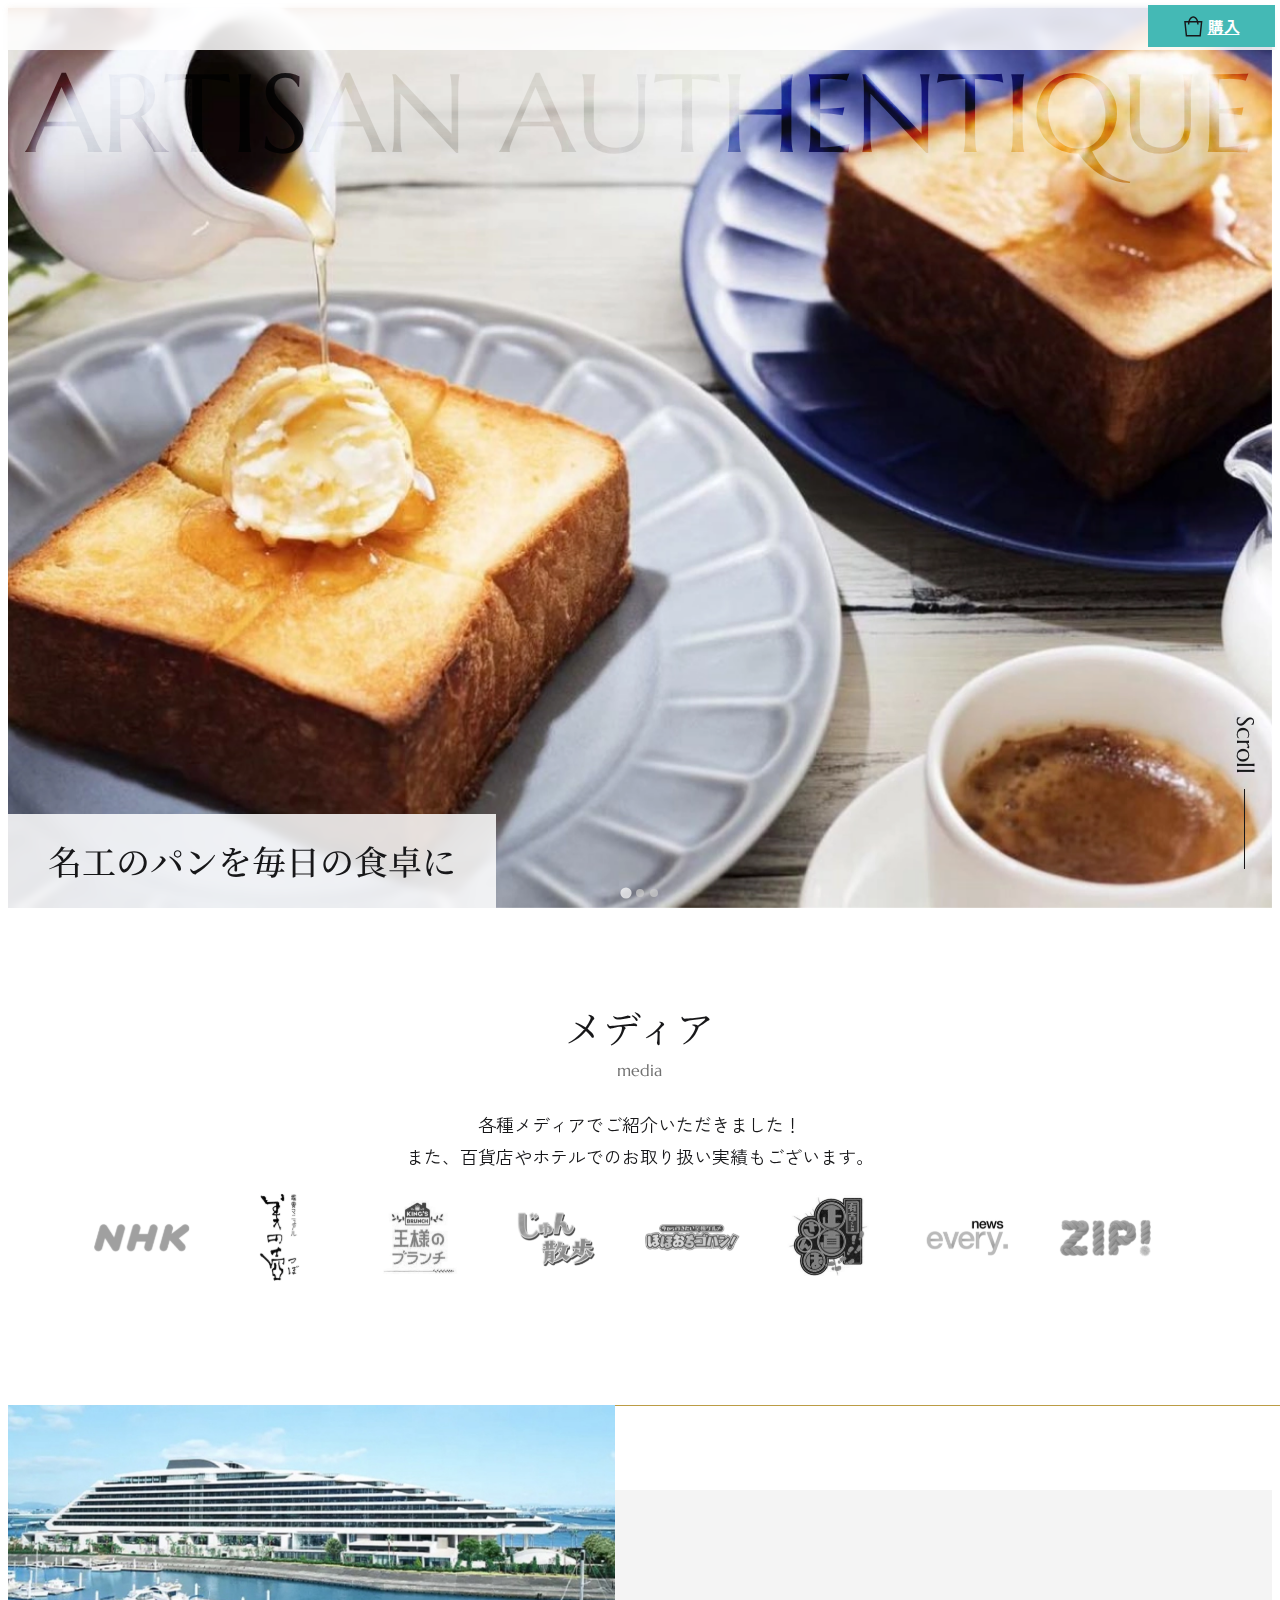
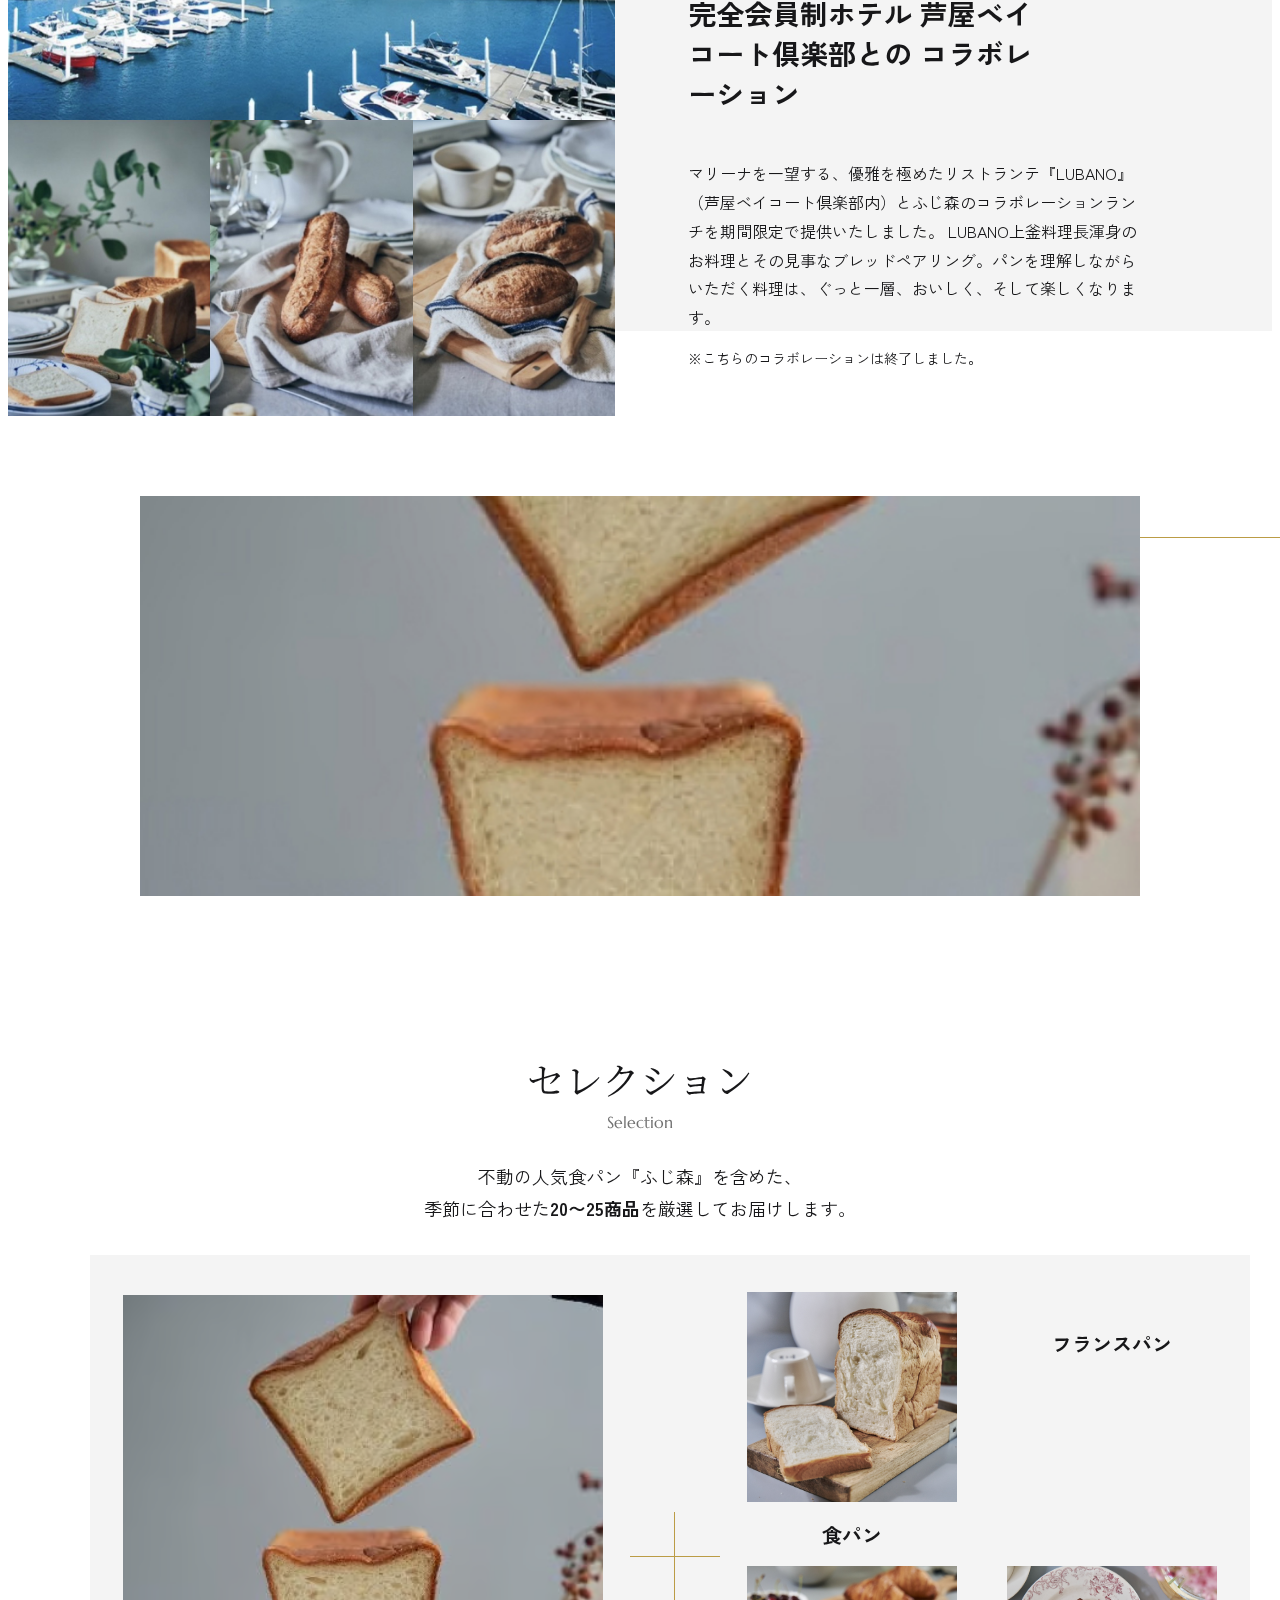
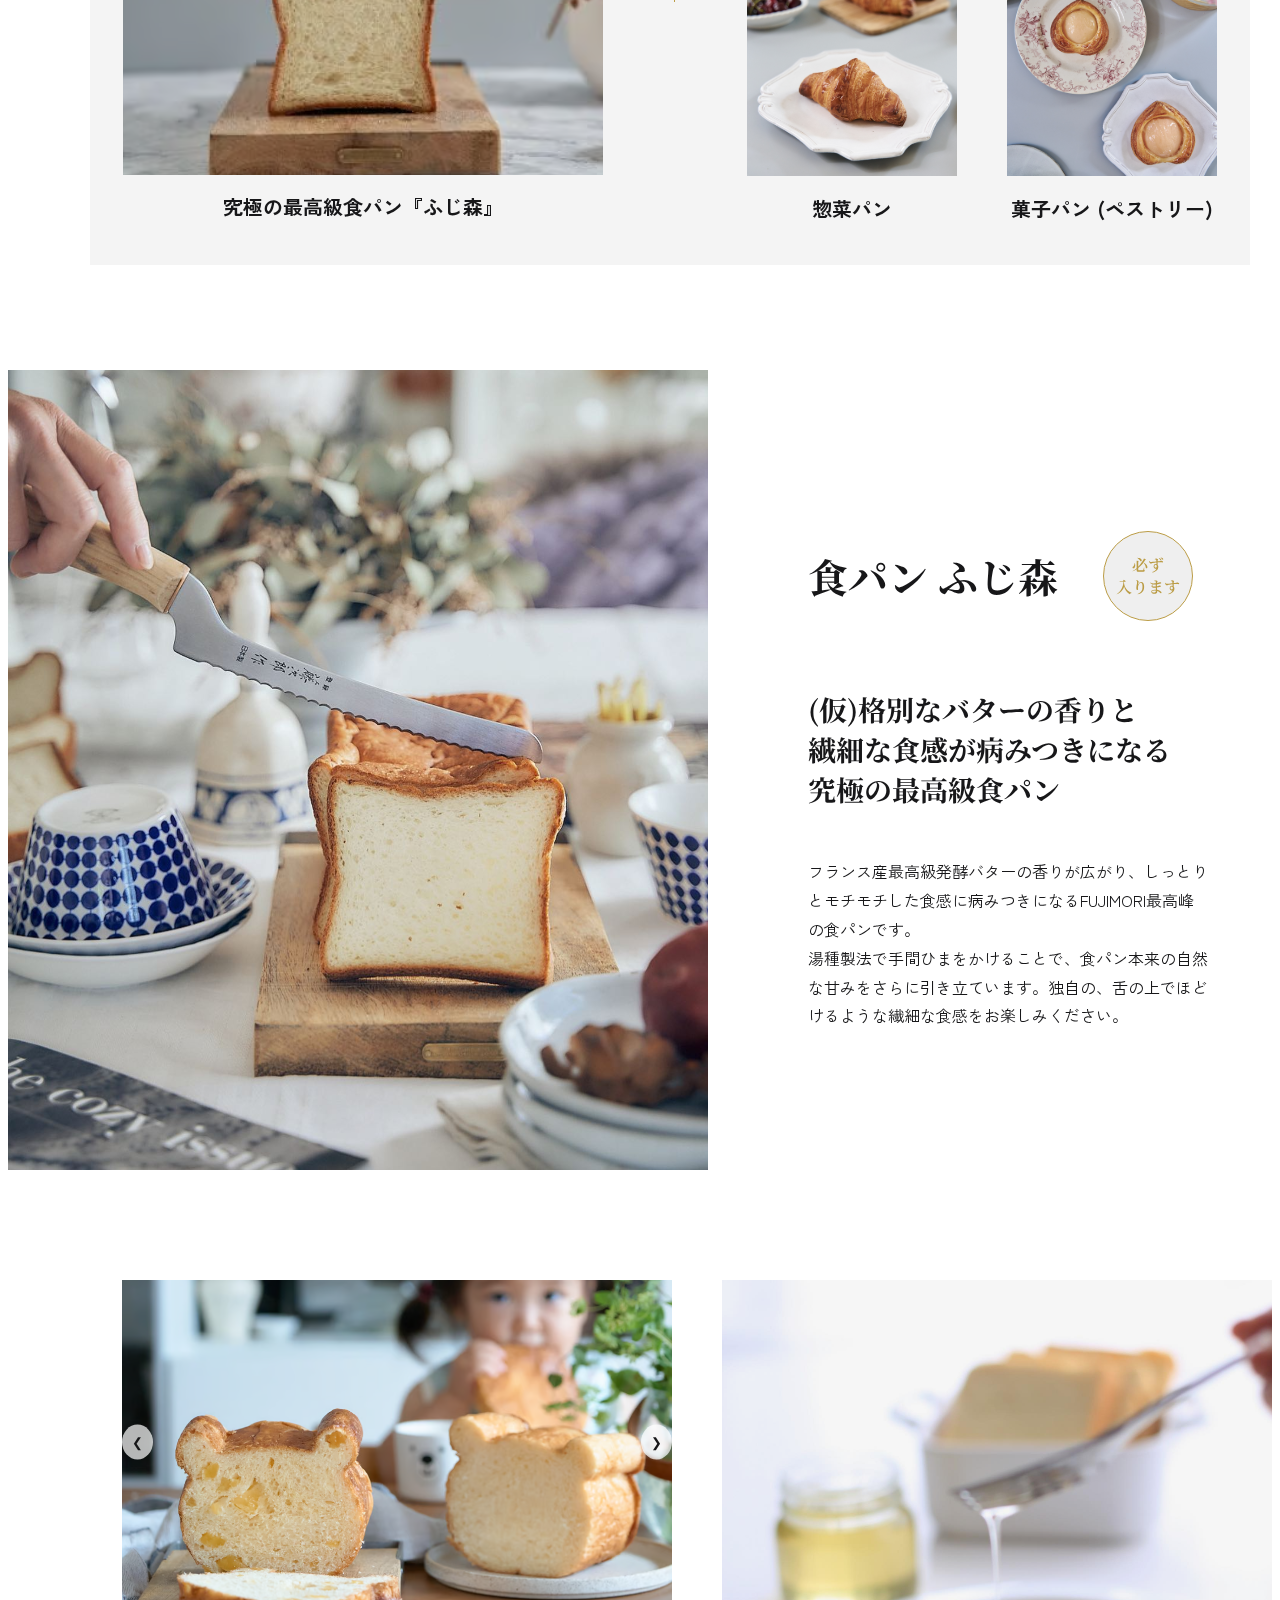
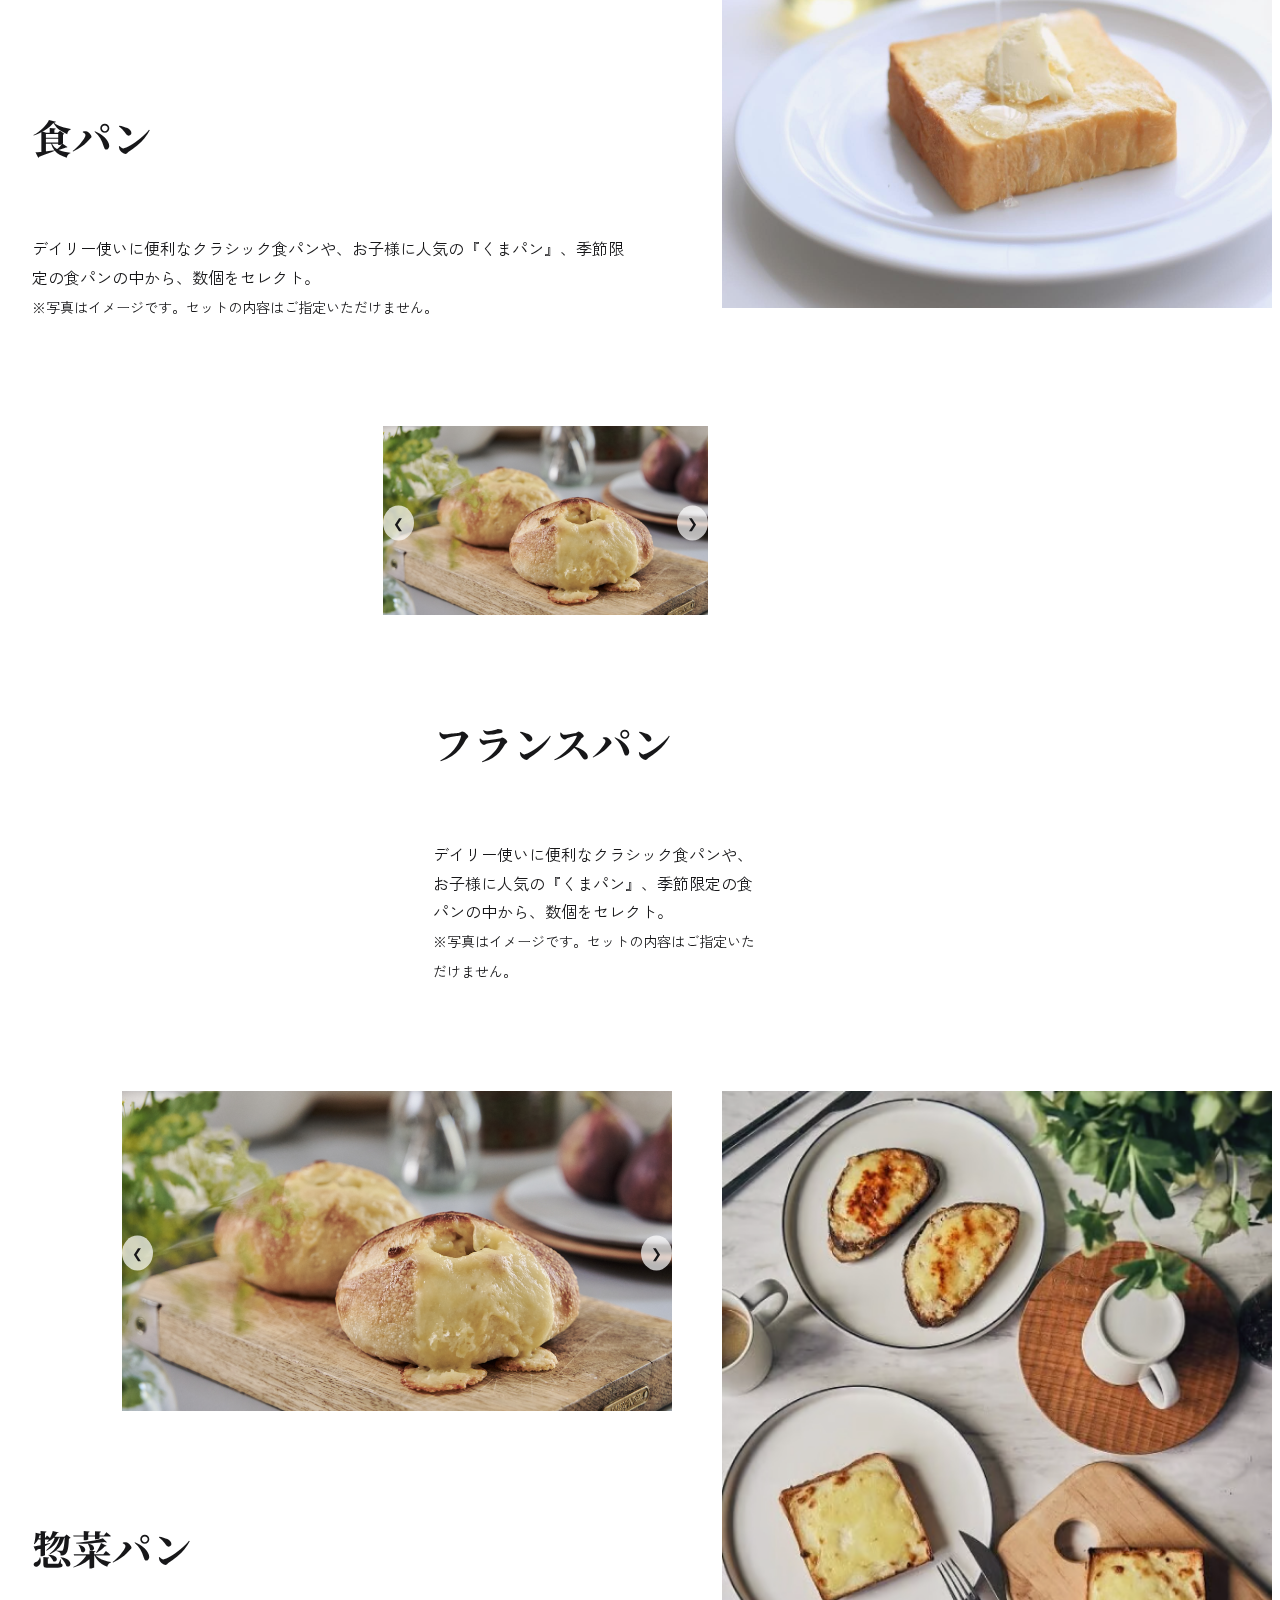
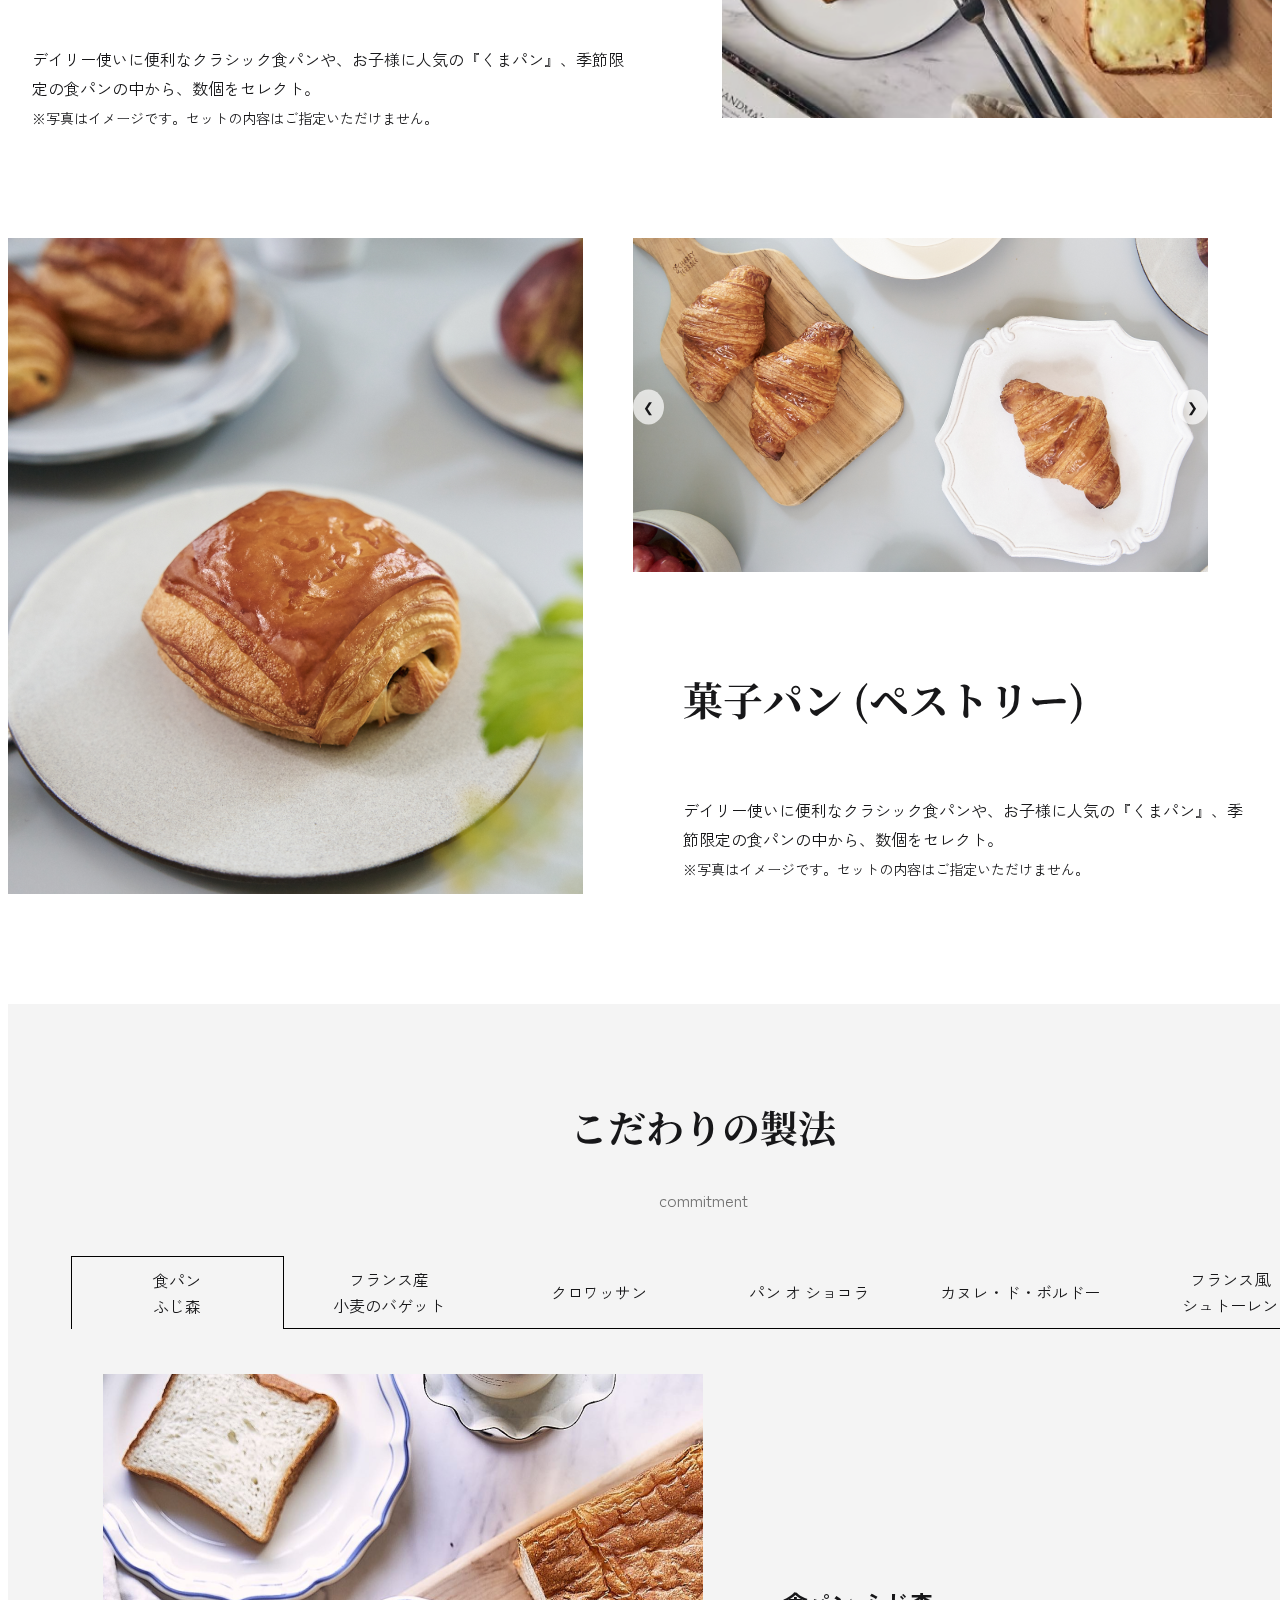
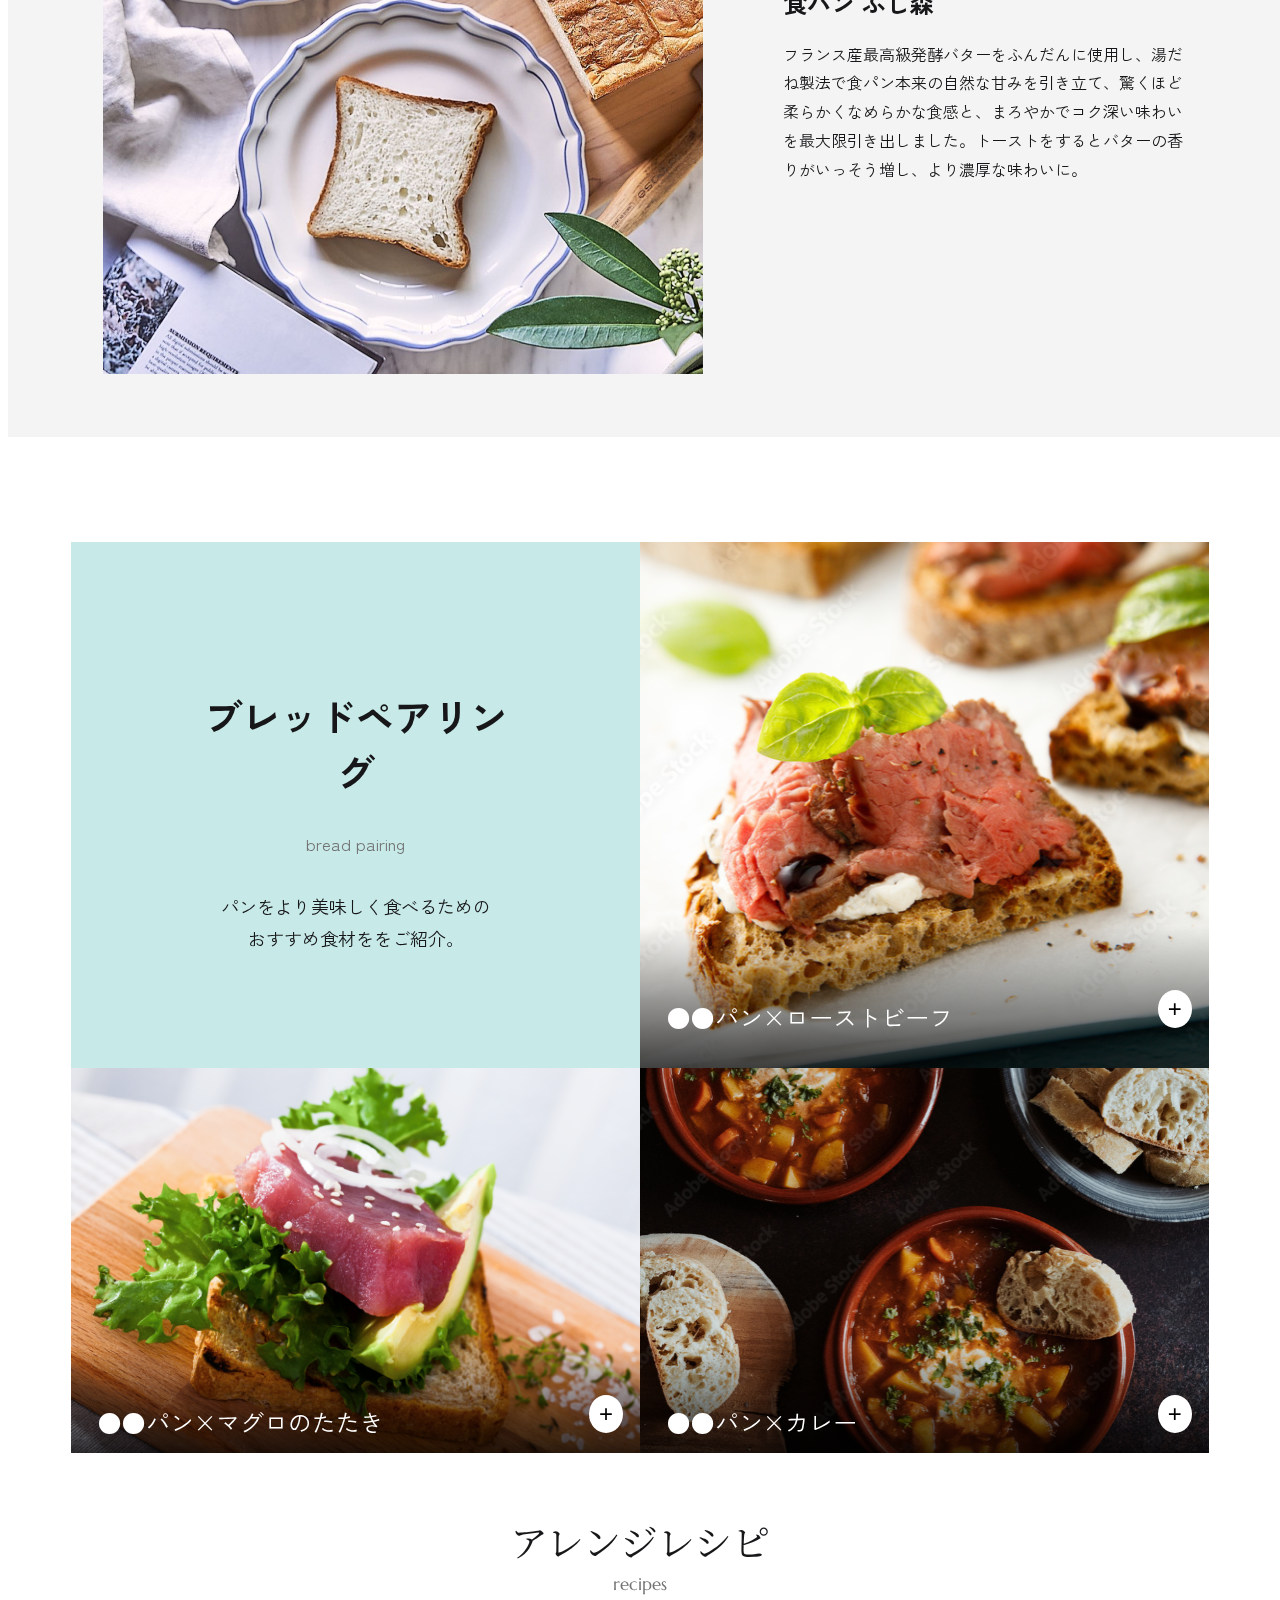
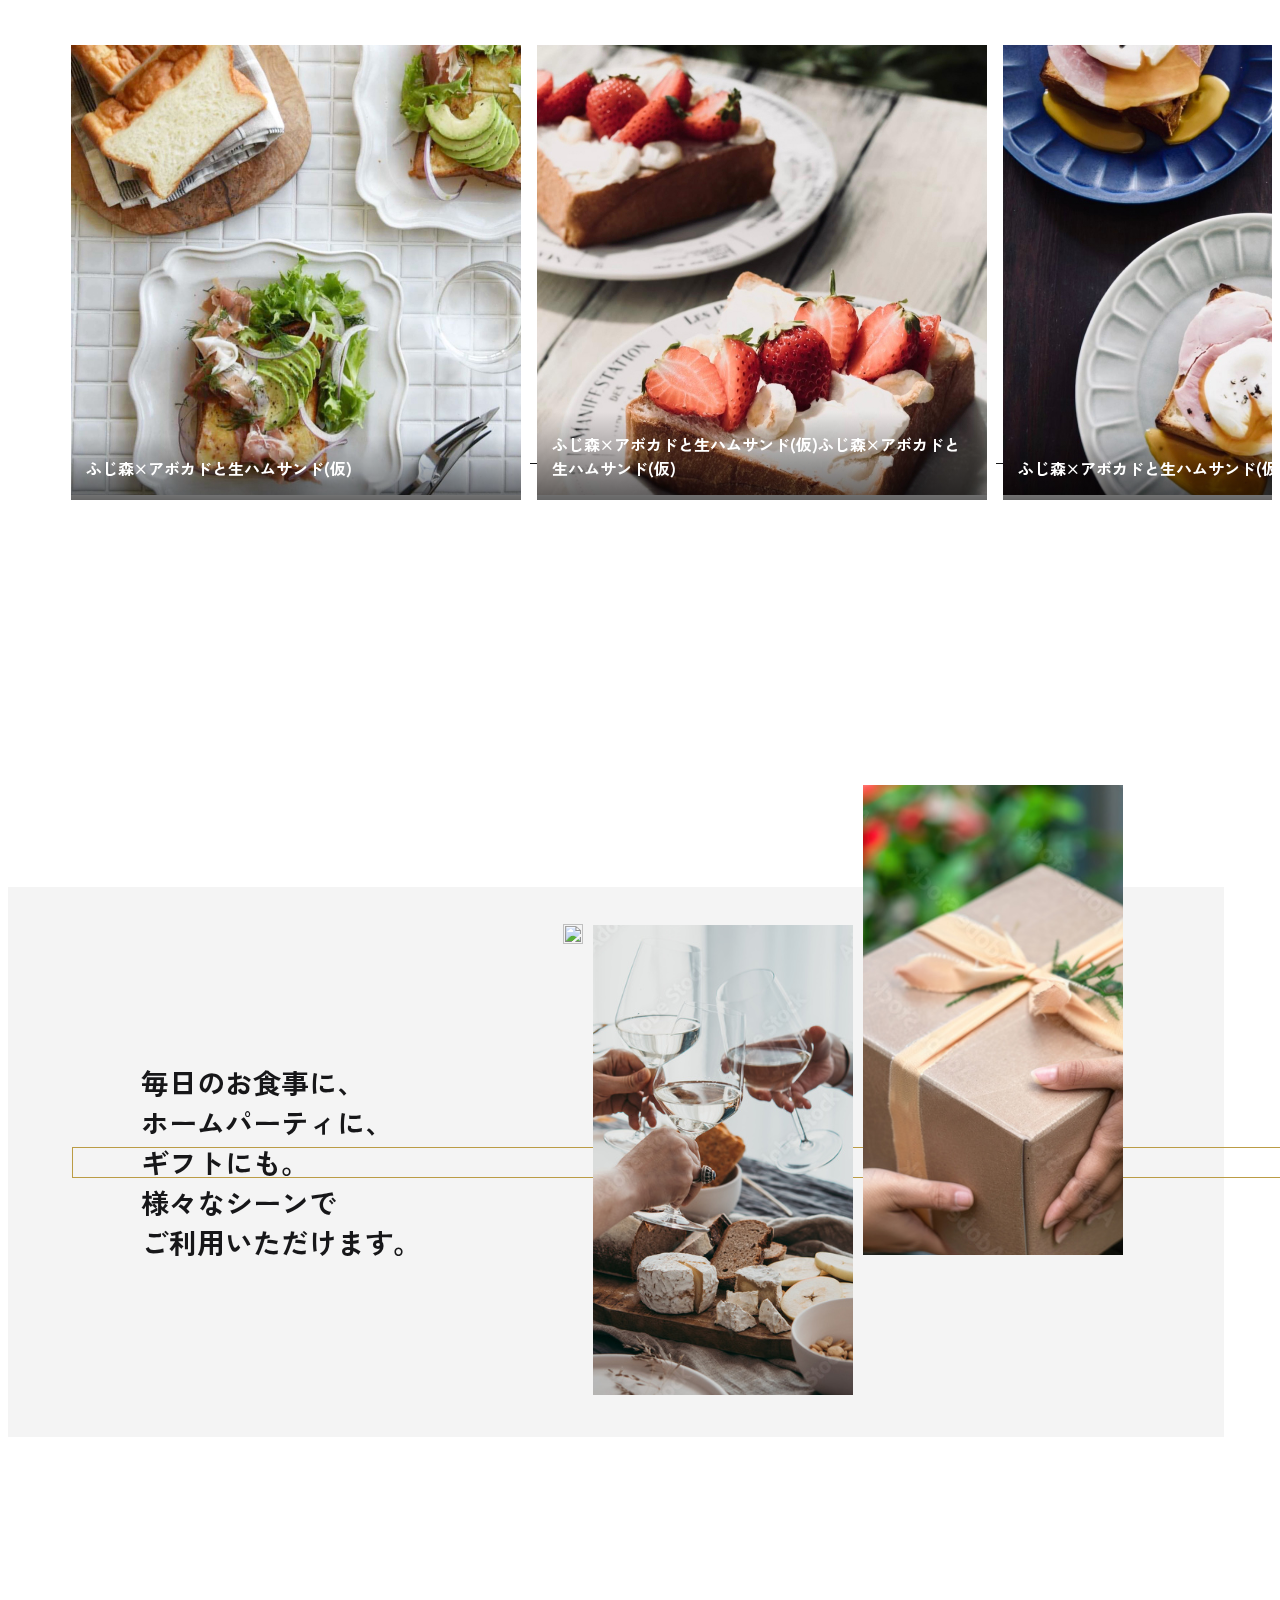
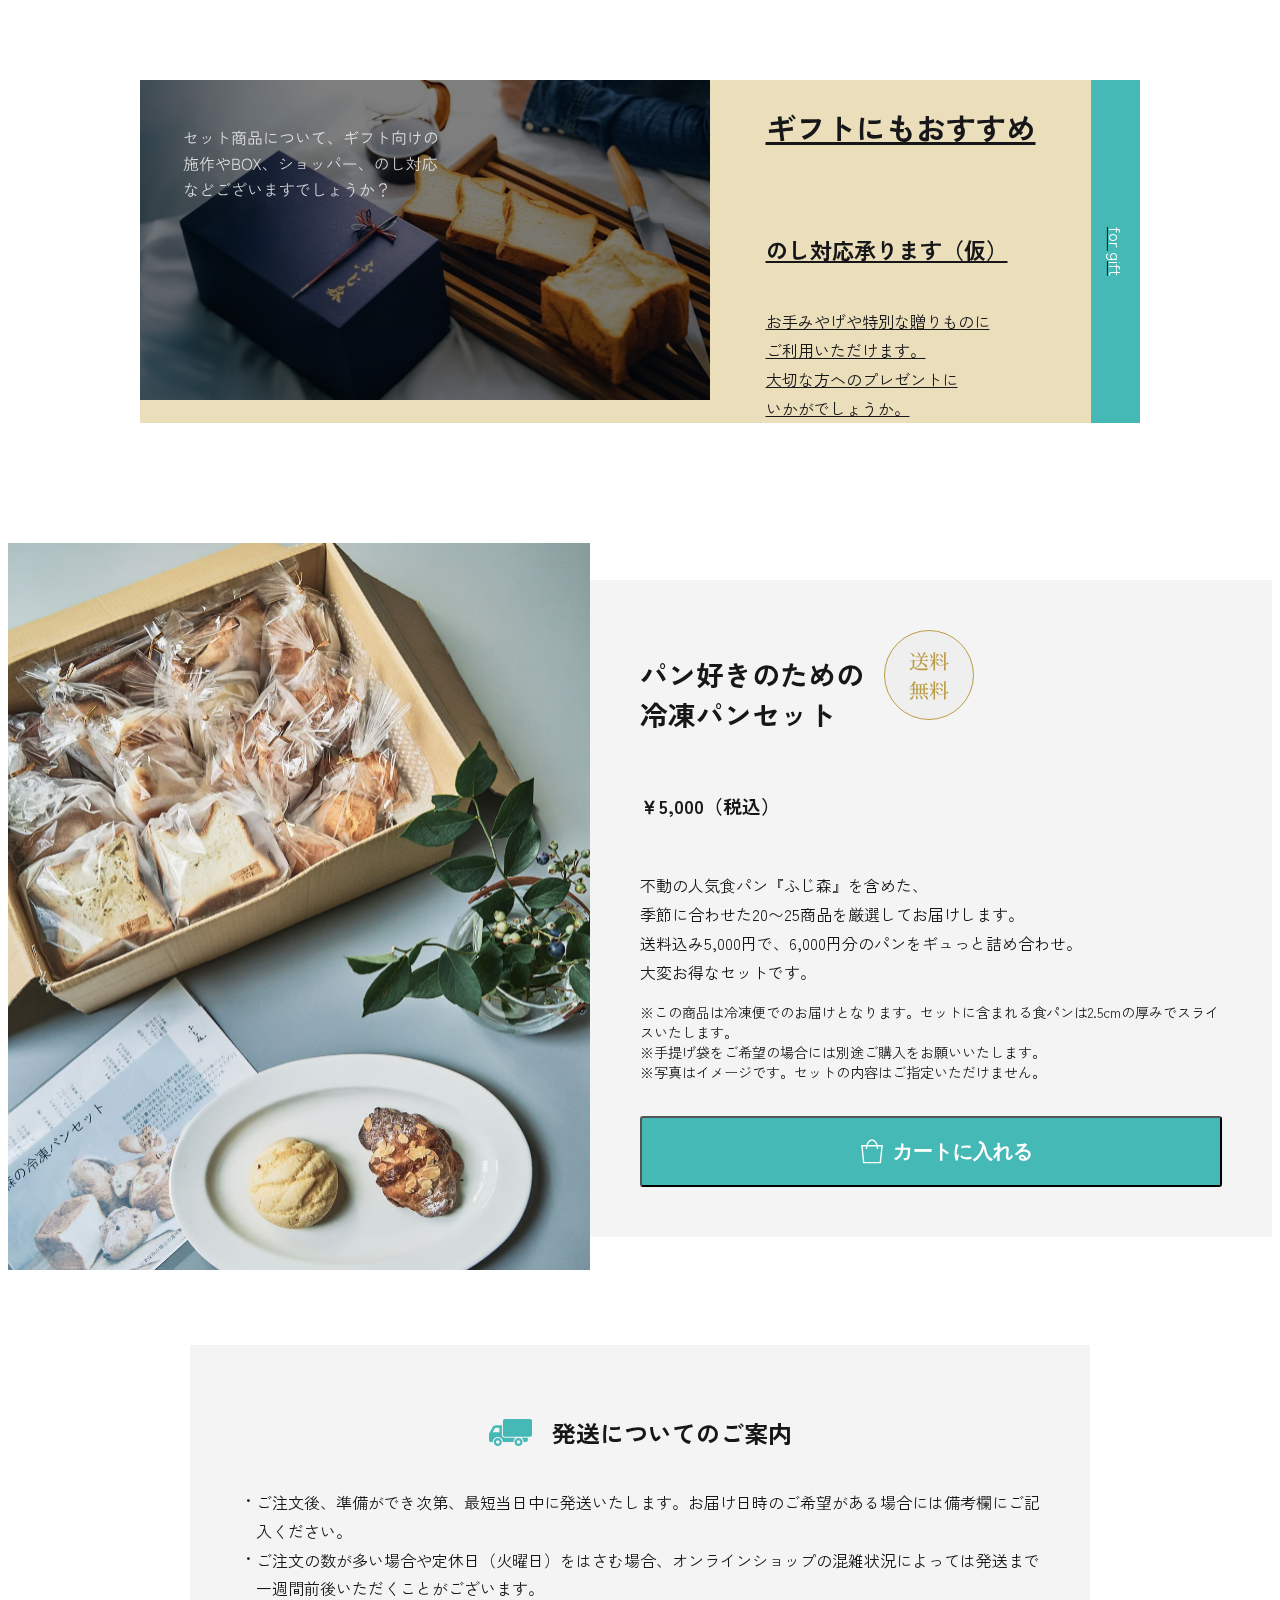
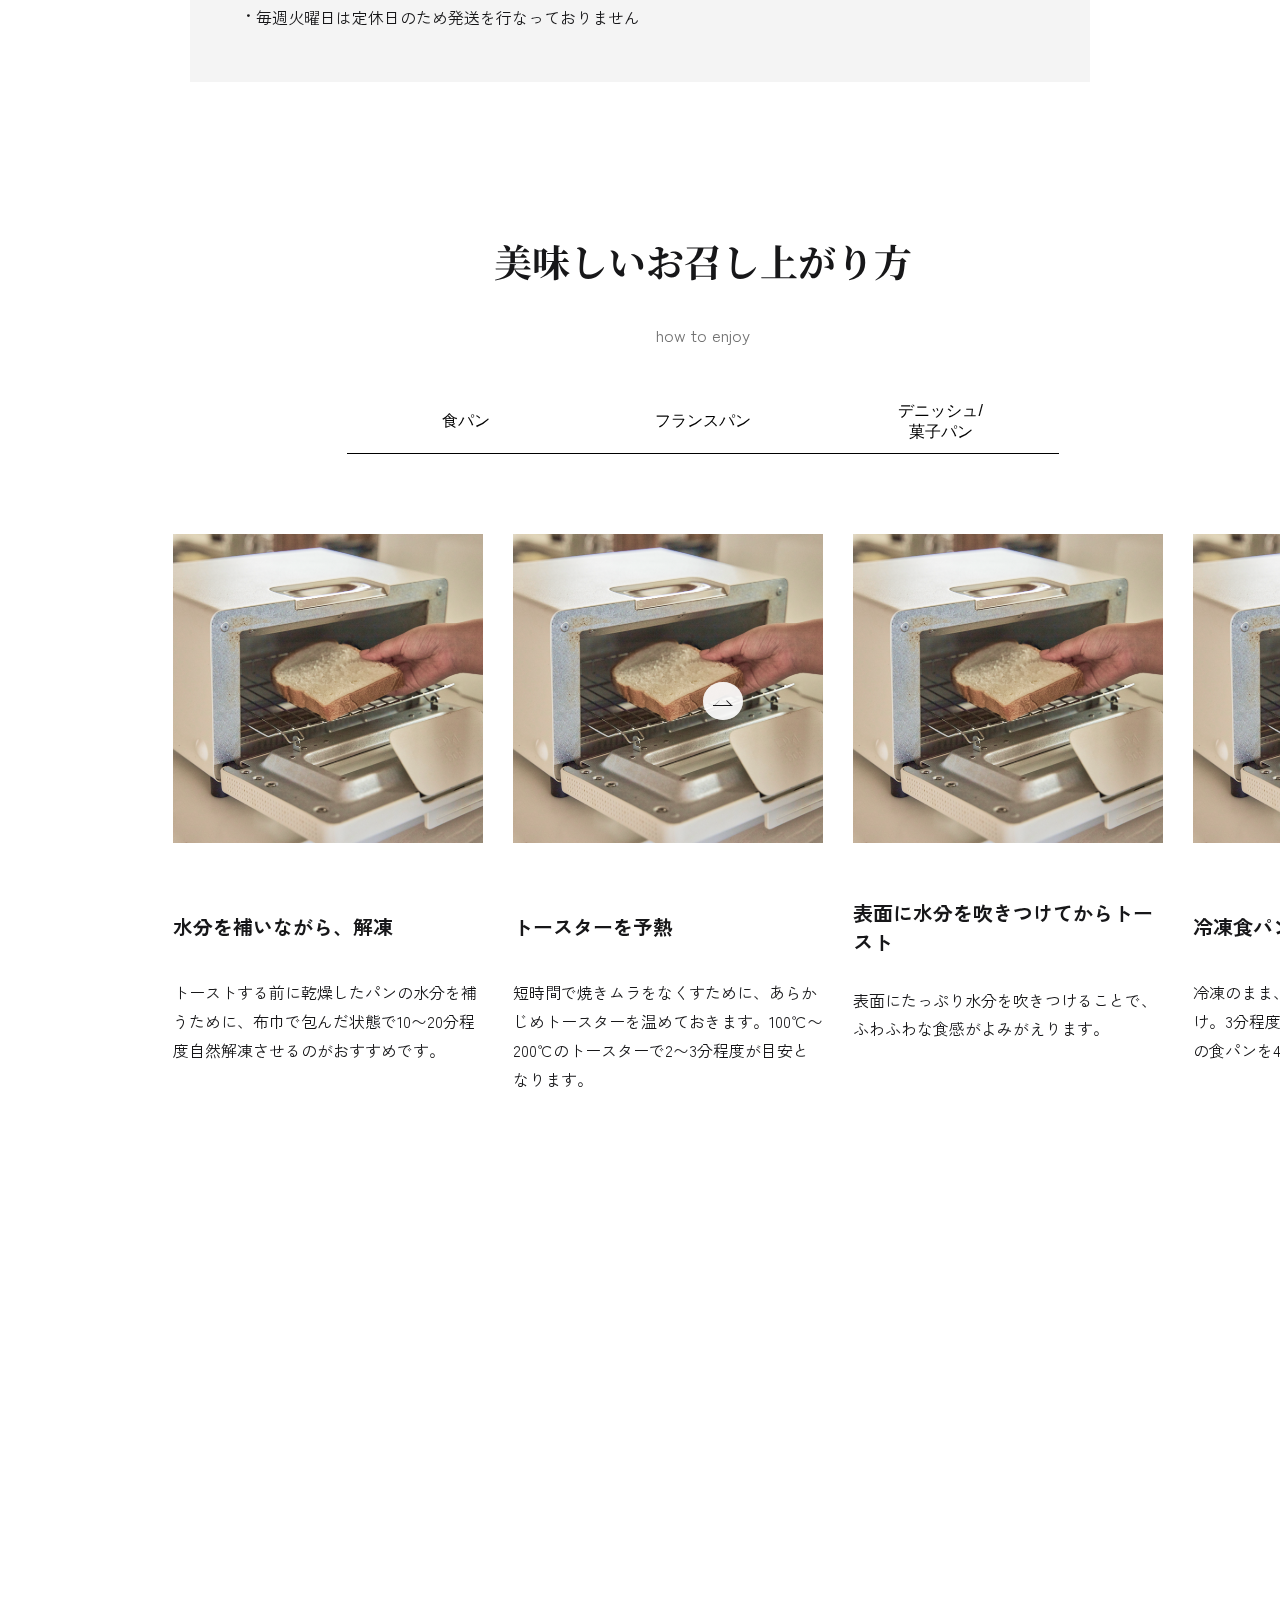
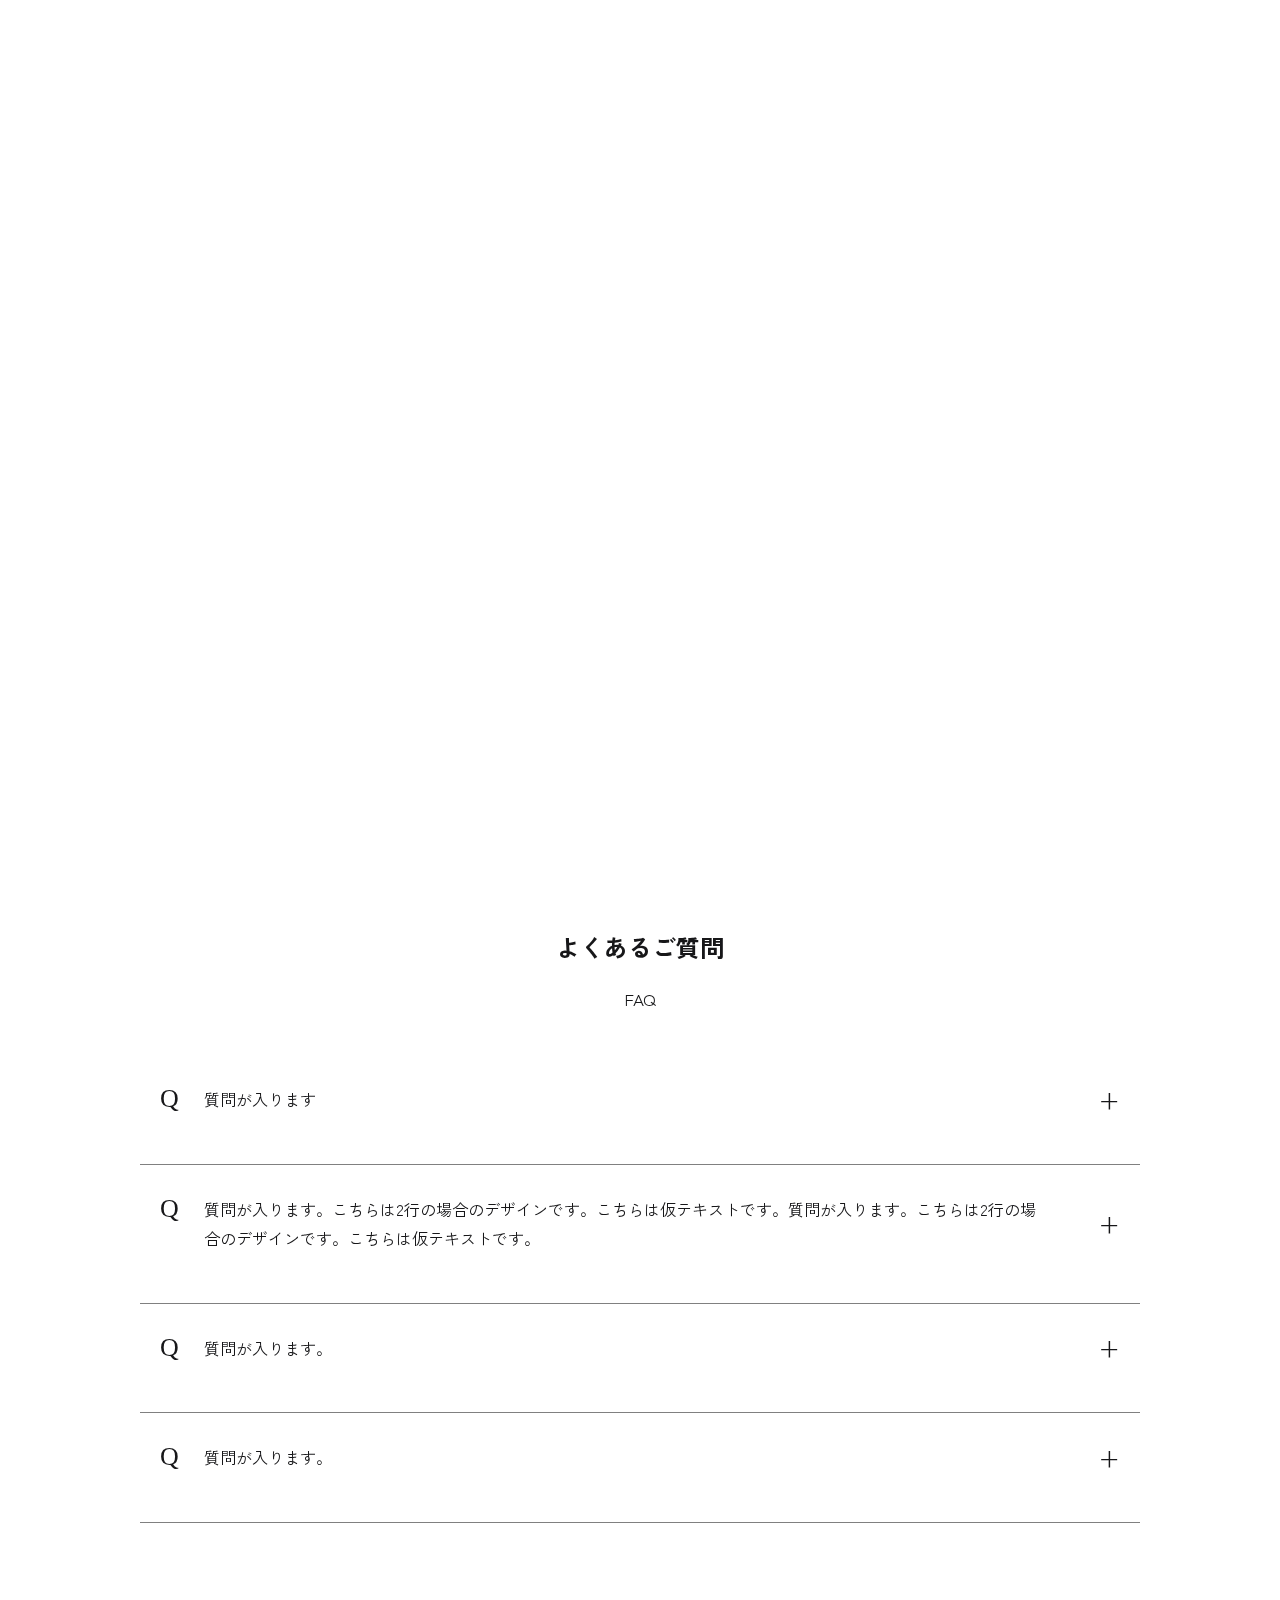
==== lp.html @ d80235a2 "first commit" ====
<!DOCTYPE html>
<html>

<head>
  <meta name="viewport" content="width=device-width, initial-scale=1.0">
  <meta charset="utf-8" />
  <meta http-equiv="X-UA-Compatible" content="IE=edge" />
  <meta http-equiv="content-language" content="ja" />
  <title>FUJIMORI & whole delicious</title>
  <meta name="description" content="" />
  <meta name="keywords" content="" />
  <meta name="viewport" content="width=device-width, initial-scale=1.0, viewport-fit=cover" />
  <meta name="format-detection" content="telephone=no" />
  <meta name="twitter:card" content="summary_large_image" />
  <meta property="og:title" content="FUJIMORI & whole delicious" />
  <meta property="og:description" content="" />
  <meta property="og:type" content="website" />
  <meta property="og:image" content="" />
  <!-- Google Fonts -->
  <link href="https://fonts.googleapis.com/css2?family=Alata&family=Noto+Sans+JP:wght@500&display=swap"
    rel="stylesheet" />
  <!-- icon fonts -->
  <style>
    @font-face {
      font-family: "icon";
      src: url("https://d2w53g1q050m78.cloudfront.net/shopfujimoripain/uploads/themes/ec_force_basic_theme_20240906105526/ec_force/assets/icons/icon.eot?qlbxbb");
      src: url("https://d2w53g1q050m78.cloudfront.net/shopfujimoripain/uploads/themes/ec_force_basic_theme_20240906105526/ec_force/assets/icons/icon.eot?qlbxbb#iefix") format("embedded-opentype"),
        url("https://d2w53g1q050m78.cloudfront.net/shopfujimoripain/uploads/themes/ec_force_basic_theme_20240906105526/ec_force/assets/icons/icon.ttf?qlbxbb") format("truetype"),
        url("https://d2w53g1q050m78.cloudfront.net/shopfujimoripain/uploads/themes/ec_force_basic_theme_20240906105526/ec_force/assets/icons/icon.woff?qlbxbb") format("woff"),
        url("https://d2w53g1q050m78.cloudfront.net/shopfujimoripain/uploads/themes/ec_force_basic_theme_20240906105526/ec_force/assets/icons/icon.svg?qlbxbb#icon") format("svg");
      font-weight: normal;
      font-style: normal;
      font-display: block;
    }
  </style>
  <link rel="stylesheet"
    href="https://d2w53g1q050m78.cloudfront.net/shopfujimoripain/uploads/themes/ec_force_basic_theme_20240906105526/ec_force/assets/util.css"
    type="text/css" />
  <link rel="stylesheet"
    href="https://d2w53g1q050m78.cloudfront.net/shopfujimoripain/uploads/themes/ec_force_basic_theme_20240906105526/ec_force/assets/bundle.css"
    type="text/css" />
  <link rel="stylesheet"
    href="https://d2w53g1q050m78.cloudfront.net/shopfujimoripain/uploads/themes/ec_force_basic_theme_20240906105526/ec_force/assets/theme.css"
    type="text/css" />
  <script
    src="https://d2w53g1q050m78.cloudfront.net/shopfujimoripain/uploads/themes/ec_force_basic_theme_20240906105526/ec_force/assets/bundle.js"
    type="text/javascript" defer></script>
  <link rel="stylesheet" type="text/css" media="all"
    href="https://d2w53g1q050m78.cloudfront.net/shopfujimoripain/uploads/themes/ec_force_basic_theme_20240906105526/ec_force/assets/theme_customize.css?v=20240906131048" />
  <script
    src="https://shop.fujimori-pain.com/assets/shop/shared/slideshow-ae7ee5520e71c1e0821fe08c772485d4e540bcedf28e192cc2331ebcd8b1fda0.js"></script>
  <script
    src="https://shop.fujimori-pain.com/assets/shop/shared/slick-69ece673c15e85186d6c7c0f7b2af20edbb70b2714a98b78f947cf369a0d9bb0.js"></script>
  <link rel="preconnect" href="https://fonts.googleapis.com" />
  <link rel="preconnect" href="https://fonts.gstatic.com" crossorigin />
  <link
    href="https://fonts.googleapis.com/css2?family=Marcellus&family=Noto+Serif+JP:wght@200..900&family=Roboto:ital,wght@0,100;0,300;0,400;0,500;0,700;0,900;1,100;1,300;1,400;1,500;1,700;1,900&family=Zen+Kaku+Gothic+New:wght@300;400;500;700;900&display=swap"
    rel="stylesheet" />
  <link href="https://cdn.jsdelivr.net/npm/@splidejs/splide@4.1.4/dist/css/splide.min.css" rel="stylesheet" />
  <link rel="stylesheet" href="./css/top.css">
  <link rel="stylesheet" href="./css/common.css">


</head>

<body>
  <div class="l-wrapper-none u-font__jp u-color__bg--base u-color__text--main">
    <!-- *************************************************************************** -->
    <!-- *************************************************************************** -->
    <!-- *************************************************************************** -->
    <!-- LP固有コード -->
    <link rel="stylesheet" href="./lp/splide.min.css" />
    <script src="./lp/splide.min.js"></script>
    <link rel="stylesheet" href="./css/common.css" />
    <link rel="stylesheet" href="./css/item_temp.css" />
    <link rel="stylesheet" href="./lp/lp.css" />
    <script src="./js/script.js"></script>
    <script src="./js/item_temp.js"></script>
    <script src="./lp/lp.js" defer></script>
    <div class="lpWrapper">
      <div class="lpHeader">
        <div class="lpHeaderAnchors"></div>
        <!--/lpHeaderAnchors-->
        <a href="" class="lpHeaderCart">
          <svg>
            <use xlink:href="#lpCart"></use>
          </svg>
          購入
        </a>
      </div>
      <!--/lpHeader-->
      <section class="lpKeyview">
        <div class="lpKeyviewSlider splide">
          <div class="splide__track">
            <div class="splide__list">
              <div class="splide__slide">
                <picture>
                  <source media="(max-width:310px)" srcset="lp/images/keyview1_mobile.webp" />
                  <img src="./lp/images/keyview1.webp" alt="FUJIMORIの厚切りパンの食卓" loading="lazy" decoding="async" />
                </picture>
              </div>
              <div class="splide__slide">
                <picture>
                  <source media="(max-width:310px)" srcset="lp/images/keyview1_mobile.webp" />
                  <img src="./lp/images/keyview2.webp" alt="FUJIMORIの厚切りパンの食卓" loading="lazy" decoding="async" />
                </picture>
              </div>
              <div class="splide__slide">
                <picture>
                  <source media="(max-width:310px)" srcset="lp/images/keyview1_mobile.webp" />
                  <img src="./lp/images/keyview3.webp" alt="FUJIMORIの厚切りパンの食卓" loading="lazy" decoding="async" />
                </picture>
              </div>
            </div>
          </div>
          <!--/track,list-->
        </div>
        <!--/lpKeyviewSlider-->
        <div class="lpKeyviewTitle">ARTISAN AUTHENTIQUE</div>
        <h1 class="lpKeyviewMessage">名工のパンを毎日の食卓に</h1>
        <div class="lpKeyviewScroll" onclick="window.scroll({top:window.innerHeight,behavior:'smooth'})">
          Scroll<span></span>
        </div>
      </section>
      <!--/lpKeyview-->
      <script>
        window.addEventListener("DOMContentLoaded", () => {
          let keyview = new Splide(".lpKeyviewSlider", {
            type: "fade",
            arrows: false,
            pagination: true,
            rewind: true,
            speed: 2500,
            autoplay: true,
            interval: 6000,
            pauseOnHover: false,
            pauseOnFocus: false,
          }).mount();
        });
      </script>

      <section class="lpMedia">
        <div class="lpSection">
          <h2 class="lpSectionTitle">メディア <span>media</span></h2>
          <p class="lpMediaMessage phone-d-none">
            <u>各種メディアで</u><u>ご紹介いただきました！</u><br />
            <u>また、百貨店やホテルでの</u><u>お取り扱い実績もございます。</u>
          </p>
          <div class="lpMediaList">
            <div>
              <img src="./lp/images/spnsr_logo.svg" alt="" width="" height="" loading="lazy" decoding="async" />

              <img src="./lp/images/spnsr_logo2.svg" alt="" width="" height="" loading="lazy" decoding="async"
                id="for_SP" />



            </div>
            <!-- <div><img src="" alt="" width="" height="" loading="lazy" decoding="async"></div>
            <div><img src="" alt="" width="" height="" loading="lazy" decoding="async"></div>
            <div><img src="" alt="" width="" height="" loading="lazy" decoding="async"></div>
            <div><img src="" alt="" width="" height="" loading="lazy" decoding="async"></div>
            <div><img src="" alt="" width="" height="" loading="lazy" decoding="async"></div>
            <div><img src="" alt="" width="" height="" loading="lazy" decoding="async"></div>
            <div><img src="" alt="" width="" height="" loading="lazy" decoding="async"></div> -->
          </div>
          <!--lpMediaList-->
        </div>
      </section>
      <section class="lpCollaboration">
        <div class="biggest_collab_wrapper">
          <div class="bg"></div>

          <div class="collab_wrapper">
            <div class="col_left">
              <div class="grid-item lrg_img">
                <img src="./lp/images/collaboration01.webp" />
              </div>

              <div class="grid-item">
                <img src="./lp/images/collaboration02.webp" />
              </div>

              <div class="grid-item">
                <img src="./lp/images/collaboration03.webp" />
              </div>

              <div class="grid-item">
                <img src="./lp/images/collaboration04.webp" />
              </div>
            </div>

            <div class="col_right">
              <div class="col_right_txts">
                <h1>
                  完全会員制ホテル 芦屋ベイコート倶楽部との コラボレーション
                </h1>

                <div class="ps">
                  <p>
                    マリーナを一望する、優雅を極めたリストランテ『LUBANO』（芦屋ベイコート倶楽部内）とふじ森のコラボレーションランチを期間限定で提供いたしました。
                    LUBANO上釜料理長渾身のお料理とその見事なブレッドペアリング。パンを理解しながらいただく料理は、ぐっと一層、おいしく、そして楽しくなります。
                  </p>
                  <span id="pstcrpt">
                    ※こちらのコラボレーションは終了しました。
                  </span>
                </div>
              </div>
            </div>
          </div>
        </div>
        <!-- Collaboration Slider animation -->

        <div class="anim">
          <div class="anim_slides" id="anim_slides">
            <a href="#" class="anim_slide"><img src="./lp/images/selection-head01.webp" alt="Image 1" /></a>
            <a href="#" class="anim_slide"><img src="./lp/images/selection-head02.webp" alt="Image 2" /></a>
            <a href="#" class="anim_slide"><img src="./lp/images/selection-head03.webp" alt="Image 3" /></a>
            <a href="#" class="anim_slide"><img src="./lp/images/selection-head04.webp" alt="Image 4" /></a>
            <a href="#" class="anim_slide"><img src="./lp/images/selection-head05.webp" alt="Image 5" /></a>
          </div>
          <!-- <div class="controls">
              <button class="button" onclick="moveSlide(-1)">&#10094;</button>
              <button class="button" onclick="moveSlide(1)">&#10095;</button>
          </div> -->
        </div>
        <div class="bread_banner">
          <img src="./lp/images/baked.svg" alt="" />
        </div>
      </section>

      <section class="lpZoomIn"></section>

      <section class="lpSellection">
        <div class="lpSection">
          <h2 class="lpSectionTitle">セレクション<span>Selection</span></h2>
          <p class="lpMediaMessage">
            <u>不動の人気食パン『ふじ森』を含めた、</u><br />
            <u>季節に合わせた<span>20〜25商品</span>を厳選してお届けします。</u>
          </p>

          <div class="plus_table">
            <div class="pl_left">
              <div class="pl_left_up">
                <img src="./lp/images/slice_bread.svg" alt="" />
              </div>
              <div class="pl_left_bottom">
                <p>究極の最高級食パン『ふじ森』</p>
              </div>
            </div>

            <div class="pl_middle">
              <img src="./lp/images/+.svg" alt="" />
            </div>

            <div class="pl_right">
              <div class="card">
                <div class="pl_right_card_top">
                  <img src="./lp/images/slice_bread2.svg" alt="" />
                </div>
                <div class="pl_right_card_bottom">
                  <p>食パン</p>
                </div>
              </div>

              <div class="card">
                <div class="pl_right_card_top">
                  <img src="./lp/images/long_bread.svg" alt="" />
                </div>
                <div class="pl_right_card_bottom">
                  <p>フランスパン</p>
                </div>
              </div>

              <div class="card">
                <div class="pl_right_card_top">
                  <img src="./lp/images/Croissant.svg" alt="" />
                </div>
                <div class="pl_right_card_bottom">
                  <p>惣菜パン</p>
                </div>
              </div>

              <div class="card">
                <div class="pl_right_card_top">
                  <img src="./lp/images/dango.svg" alt="" />
                </div>
                <div class="pl_right_card_bottom">
                  <p>菓子パン (ペストリー)</p>
                </div>
              </div>
            </div>
          </div>
        </div>

        <!-- selection 1 -->

        <div class="selection">
          <div class="selection_wrapper">
            <div class="lftNryt">
              <div class="sel_left">
                <img src="./lp/images/Cutting.svg" alt="" />
              </div>
              <div class="sel_right">
                <!-- <p id="sel_one">(selection 1)</p> -->

                <div class="sel_right_title">
                  <h2>食パン ふじ森</h2>
                  <button onclick="window.location.href='#';">
                    必ず<br />入ります
                  </button>
                </div>
                <div class="subNtxt">
                  <h3>
                    (仮)格別なバターの香りと<br />
                    繊細な食感が病みつきになる<br />
                    究極の最高級食パン
                  </h3>
                  <p>
                    フランス産最高級発酵バターの香りが広がり、しっとりとモチモチした食感に病みつきになるFUJIMORI最高峰の食パンです。<br />
                    湯種製法で手間ひまをかけることで、食パン本来の自然な甘みをさらに引き立ています。独自の、舌の上でほどけるような繊細な食感をお楽しみください。
                  </p>
                </div>
              </div>
            </div>

            <div class="sel_right_rotated">
              <!-- <p id="sel_one">(selection 1)</p> -->
            </div>
          </div>
        </div>

        <!-- selection 2 -->

        <div class="selection to-right">
          <div class="selection_wrapper ">
            <div class="sel_right_rotated">
              <!-- <p id="sel_two">(selection 2)</p> -->
            </div>

            <div class="lftNryt2">
              <div class="sel_left">
                <img src="./lp/images/butter_honey.svg" alt="" />
              </div>

              <div class="sel_right2">
                <!-- <p id="sel_two">(selection 2)</p> -->
                <div class="sel_right_title2">
                  <div class="slider" id="slider1">
                    <div class="slides">
                      <div class="slide active">
                        <img src="./lp/images/bear_bread.svg" alt="Image 4" />
                      </div>
                      <div class="slide">
                        <img src="./lp/images/grape_bread.svg" alt="Image 5" />
                      </div>
                      <div class="slide">
                        <img src="./lp/images/nut_bread.svg" alt="Image 6" />
                      </div>
                    </div>
                    <div class="btns">
                    <button class="prev" onclick="changeSlide('slider1', -1)">
                      &#10094;
                    </button>
                    <button class="next" onclick="changeSlide('slider1', 1)">
                      &#10095;
                    </button>
                  </div>

                  </div>
                </div>

                <div class="subNtxt">
                  <h2>食パン</h2>
                  <p>
                    デイリー使いに便利なクラシック食パンや、お子様に人気の『くまパン』、季節限定の食パンの中から、数個をセレクト。<br />
                    <span>※写真はイメージです。セットの内容はご指定いただけません。</span>
                  </p>
                </div>
              </div>
            </div>
          </div>
        </div>

        <!-- selection 3 -->

        <div class="selection">
          <div class="selection_wrapper">
            <div class="lftNryt3">
              <div class="sel_left">
                <img src="./lp/images/churros_bread.svg" alt="" />
              </div>

              <div class="sel_right3">
                <!-- <p id="sel_three">(selection 3)</p> -->
                <div class="sel_right_title3">
                  <div class="slider" id="slider2">
                    <div class="slides">
                      <div class="slide active">
                        <img src="./lp/images/soft_croissant.svg" alt="Image 4" />
                      </div>
                      <div class="slide">
                        <img src="./lp/images/mayiz_croissant.svg" alt="Image 5" />
                      </div>
                      <div class="slide">
                        <img src="./lp/images/somsa.svg" alt="Image 6" />
                      </div>
                    </div>
                    <div class="btns">
                    <button class="prev" onclick="changeSlide('slider2', -1)">
                      &#10094;
                    </button>
                    <button class="next" onclick="changeSlide('slider2', 1)">
                      &#10095;
                    </button>
                  </div>
                  </div>
                </div>

                <div class="subNtxt">
                  <h2>フランスパン</h2>
                  <p>
                    デイリー使いに便利なクラシック食パンや、お子様に人気の『くまパン』、季節限定の食パンの中から、数個をセレクト。<br />
                    <span>※写真はイメージです。セットの内容はご指定いただけません。</span>
                  </p>
                </div>
              </div>
            </div>

            <div class="sel_right_rotated">
              <!-- <p id="sel_three">(selection 3)</p> -->
            </div>
          </div>
        </div>

        <!-- selection 4 -->

        <div class="selection to-right">
          <div class="selection_wrapper ">
            <div class="sel_right_rotated">
              <!-- <p id="sel_four">(selection 4)</p> -->
            </div>

            <div class="lftNryt2">
              <div class="sel_left">
                <img src="./lp/images/section4-4-4.png" alt="" />
              </div>

              <div class="sel_right2">
                <!-- <p id="sel_four">(selection 4)</p> -->
                <div class="sel_right_title2">
                  <div class="slider" id="slider3">
                    <div class="slides">
                      <div class="slide active">
                        <img src="./lp/images/soft_croissant.svg" alt="Image 4" />
                      </div>
                      <div class="slide">
                        <img src="./lp/images/section-4-photo-2.png" alt="Image 5" />
                      </div>
                      <div class="slide">
                        <img src="./lp/images/sect-4-pho-3.png" alt="Image 6" />
                      </div>

                    </div>
                    <div class="btns">
                    <button class="prev" onclick="changeSlide('slider3', -1)">
                      &#10094;
                    </button>
                    <button class="next" onclick="changeSlide('slider3', 1)">
                      &#10095;
                    </button>
                  </div>
                  </div>
                </div>

                <div class="subNtxt">
                  <h2>惣菜パン</h2>
                  <p>
                    デイリー使いに便利なクラシック食パンや、お子様に人気の『くまパン』、季節限定の食パンの中から、数個をセレクト。<br />
                    <span>※写真はイメージです。セットの内容はご指定いただけません。</span>
                  </p>
                </div>
              </div>
            </div>
          </div>
        </div>

        <!-- selection 5 -->

        <div class="selection">
          <div class="selection_wrapper">
            <div class="lftNryt3">
              <div class="sel_left">
                <img src="./lp/images/baklava.svg" alt="" />
              </div>

              <div class="sel_right3">
                <!-- <p id="sel_five">(selection 5)</p> -->
                <div class="sel_right_title3">
                  <div class="slider" id="slider4">
                    <div class="slides">
                      <div class="slide active">
                        <img src="./lp/images/croissant2.svg" alt="Image 4" />
                      </div>
                      <div class="slide">
                        <img src="./lp/images/sect-5-photo-2.png" alt="Image 5" />
                      </div>
                      <div class="slide">
                        <img src="./lp/images/section-5-photo-3.png" alt="Image 6" />
                      </div>
                    </div>


                    <div class="btns">
                      <button class="prev" onclick="changeSlide('slider3', -1)">
                        &#10094;
                      </button>
                      <button class="next" onclick="changeSlide('slider3', 1)">
                        &#10095;
                      </button>
                    </div>

                  </div>
                </div>

                <div class="subNtxt">
                  <h2>菓子パン (ペストリー)</h2>
                  <p>
                    デイリー使いに便利なクラシック食パンや、お子様に人気の『くまパン』、季節限定の食パンの中から、数個をセレクト。<br />
                    <span>※写真はイメージです。セットの内容はご指定いただけません。</span>
                  </p>
                </div>
              </div>
            </div>

            <div class="sel_right_rotated">
              <!-- <p>(selection 5)</p> -->
            </div>
          </div>
        </div>

        <!-- special method -->

        <div class="special_method">
          <div class="spec_wrapped">
            <div class="spec_title">
              <h2>こだわりの製法</h2>
              <p>commitment</p>
            </div>

            <div class="contntNnav">
              <div class="navbar">
                <span class="nav-item active" onclick="changeContent(0)">
                  <p>食パン<br>
                    ふじ森</p>
                </span>
                <span class="nav-item" onclick="changeContent(1)">
                  <p>フランス産<br>
                    小麦のバゲット</p>
                </span>
                <span class="nav-item" onclick="changeContent(2)">
                  <p>クロワッサン</p>
                </span>
                <span class="nav-item" onclick="changeContent(3)">
                  <p>パン オ ショコラ</p>
                </span>
                <span class="nav-item" onclick="changeContent(4)">
                  <p>カヌレ・ド・ボルドー</p>
                </span>
                <span class="nav-item" onclick="changeContent(5)">
                  <p>フランス風<br>
                    シュトーレン</p>
                </span>
              </div>

              <div class="sliderr">
                <div class="content">
                  <img id="content-image" src="./lp/images/commitment-big.png" alt="Content Image" />
                  <div class="text-content">
                    <h2 id="content-title">Title 1</h2>
                    <p id="content-description">Description for Item 1.</p>
                  </div>
                </div>

                <!-- <div class="sel_right_rotated">
                  <p>(FUJIMORI)</p>
                </div> -->
              </div>
            </div>
          </div>
        </div>



        <!-- Enjoy card for SP -->

        <section class="Enjoyment">

          <div class="enjoyment_title">
            <h2>こだわりの製法</h2>
            <p>commitment</p>
          </div>
          <div class="enjoyment-item">
            <div class="enjoyment-question" onclick="toggleEnjoy(this)">
              <h3>食パン ふじ森</h3>
              <span class="toggle">+</span>
            </div>
            <div class="enjoyment-answer">
              <div class="enjoyment_content">
                <img id="enjoyment_content-image" src="./lp/images/commitment-big.png" alt="Content Image" />
                <div class="enjoyment_text-content">
                  <p id="content-description">
                    フランス産最高級発酵バターをふんだんに使用し、湯だね製法で食パン本来の自然な甘みを引き立て、驚くほど柔らかくなめらかな食感と、まろやかでコク深い味わいを最大限引き出しました。トーストをするとバターの香りがいっそう増し、より濃厚な味わいに。
                  </p>
                </div>
              </div>

              <div class="enjoyment_sel_right_rotated">
                <!-- <p>(FUJIMORI)</p> -->
              </div>
            </div>
          </div>

          <div class="enjoyment-item">
            <div class="enjoyment-question" onclick="toggleEnjoy(this)">
              <h3>フランス産
                小麦のバゲット</h3>
              <span class="toggle">+</span>
            </div>
            <div class="enjoyment-answer">
              <div class="enjoyment_content">
                <img id="enjoyment_content-image" src="./lp/images/baklava.svg" alt="Content Image" />
                <div class="enjoyment_text-content">
                  <p id="content-description">
                    フランス産最高級発酵バターをふんだんに使用し、湯だね製法で食パン本来の自然な甘みを引き立て、驚くほど柔らかくなめらかな食感と、まろやかでコク深い味わいを最大限引き出しました。トーストをするとバターの香りがいっそう増し、より濃厚な味わいに。
                  </p>
                </div>
              </div>

              <div class="enjoyment_sel_right_rotated">
                <!-- <p>(FUJIMORI)</p> -->
              </div>
            </div>
          </div>

          <div class="enjoyment-item">
            <div class="enjoyment-question" onclick="toggleEnjoy(this)">
              <h3>食パン ふじ森</h3>
              <span class="toggle">+</span>
            </div>
            <div class="enjoyment-answer">
              <div class="enjoyment_content">
                <img id="enjoyment_content-image" src="./lp/images/baklava.svg" alt="Content Image" />
                <div class="enjoyment_text-content">
                  <p id="content-description">
                    フランス産最高級発酵バターをふんだんに使用し、湯だね製法で食パン本来の自然な甘みを引き立て、驚くほど柔らかくなめらかな食感と、まろやかでコク深い味わいを最大限引き出しました。トーストをするとバターの香りがいっそう増し、より濃厚な味わいに。
                  </p>
                </div>
              </div>

              <div class="enjoyment_sel_right_rotated">
                <!-- <p>(FUJIMORI)</p> -->
              </div>
            </div>
          </div>

          <div class="enjoyment-item">
            <div class="enjoyment-question" onclick="toggleEnjoy(this)">
              <h3>食パン ふじ森</h3>
              <span class="toggle">+</span>
            </div>
            <div class="enjoyment-answer">
              <div class="enjoyment_content">
                <img id="enjoyment_content-image" src="./lp/images/baklava.svg" alt="Content Image" />
                <div class="enjoyment_text-content">
                  <p id="content-description">
                    フランス産最高級発酵バターをふんだんに使用し、湯だね製法で食パン本来の自然な甘みを引き立て、驚くほど柔らかくなめらかな食感と、まろやかでコク深い味わいを最大限引き出しました。トーストをするとバターの香りがいっそう増し、より濃厚な味わいに。
                  </p>
                </div>
              </div>

              <div class="enjoyment_sel_right_rotated">
                <!-- <p>(FUJIMORI)</p> -->
              </div>
            </div>
          </div>

        </section>

        <!-- Enjoy card for SP -->




        <!-- popped-up part -->

        <div class="popup_part">
          <div class="not_pop">
            <div class="top">
              <h2>ブレッドペアリング</h2>
              <p>bread pairing</p>
            </div>
            <div class="bottom">
              <p>
                パンをより美味しく食べるための<br />
                おすすめ食材ををご紹介。
              </p>
            </div>
          </div>

          <div class="pop_wrap">
            <div class="popup_card">
              <p class="open-popup2">●●パン×ローストビーフ</p>
              <img src="./lp/images/meat_bread.svg" alt="Sample Image 1" />
              <button class="open-popup" data-popup="popup1">+</button>
            </div>

            <div id="popup1" class="popup">
              <div class="popup-content">
                <div class="pop_cont_wrap">
                  <div class="pop_cont_wrap_left">
                    <img src="./lp/images/meat_bread.png" alt="" />
                  </div>

                  <div class="pop_cont_wrap_right">
                    <div class="wrap_top">
                      <h2>ローストビーフ</h2>
                      <p>
                        わだつみローストビーフの特徴やおすすめポイント、FUJIMORI様のパンとの相性などを説明するテキストが入ります。
                      </p>
                    </div>

                    <div class="wrap_bottom">
                      <button>
                        <a href="#">
                          詳しくはこちら<img src="./lp/images/arrow_right.svg" alt="" />
                        </a>
                      </button>
                    </div>
                  </div>
                </div>
              </div>
            </div>
          </div>

          <div class="pop_wrap">
            <div class="popup_card">
              <p class="open-popup2">●●パン×マグロのたたき</p>
              <img src="./lp/images/gushli sendvich.png" alt="Sample Image 2" />
              <button class="open-popup" data-popup="popup2">+</button>
            </div>

            <div id="popup2" class="popup">
              <div class="popup-content">
                <div class="pop_cont_wrap">
                  <div class="pop_cont_wrap_left">
                    <img src="./lp/images/meat_bread.png" alt="" />
                  </div>

                  <div class="pop_cont_wrap_right">
                    <div class="wrap_top">
                      <h2>ローストビーフ</h2>
                      <p>
                        わだつみローストビーフの特徴やおすすめポイント、FUJIMORI様のパンとの相性などを説明するテキストが入ります。
                      </p>
                    </div>

                    <div class="wrap_bottom">
                      <button>
                        <a href="#">
                          詳しくはこちら<img src="./lp/images/arrow_right.svg" alt="" />
                        </a>
                      </button>
                    </div>
                  </div>
                </div>
              </div>
            </div>
          </div>

          <div class="pop_wrap">
            <div class="popup_card">
              <p class="open-popup2">●●パン×カレー</p>
              <img src="./lp/images/soup_bread.svg" alt="Sample Image 3" />
              <button class="open-popup" data-popup="popup3">+</button>
            </div>

            <div id="popup3" class="popup">
              <div class="popup-content">
                <div class="pop_cont_wrap">
                  <div class="pop_cont_wrap_left">
                    <img src="./lp/images/meat_bread.png" alt="" />
                  </div>

                  <div class="pop_cont_wrap_right">
                    <div class="wrap_top">
                      <h2>ローストビーフ</h2>
                      <p>
                        わだつみローストビーフの特徴やおすすめポイント、FUJIMORI様のパンとの相性などを説明するテキストが入ります。
                      </p>
                    </div>

                    <div class="wrap_bottom">
                      <button>
                        <a href="#">
                          詳しくはこちら<img src="./lp/images/arrow_right.svg" alt="" />
                        </a>
                      </button>
                    </div>
                  </div>
                </div>
              </div>
            </div>
          </div>
        </div>
      </section>

      <section class="lpCommitment"></section>
      <section class="lpPairing"></section>

      <section class="lpRecipes">

        <div id="item_temp--how-to-recipes">
          <div class="c--heading noto-serif-jp">
            アレンジレシピ <span class="marcellus">recipes</span>
          </div>
          <div class="recipe-scroller-container">
            <div class="recipe-scroller-items">
              <div class="c--recipes__item">
                <a href="#">
                  <div class="c--recipes__image"><img src="./img/top/recipe01.jpg" alt="ふじ森×アボカドと生ハムサンド(仮)"></div>
                  <div class="c--recipes__lead">
                    <div class="c--recipes__title">ふじ森×アボカドと生ハムサンド(仮)</div>
                  </div>
                </a>
              </div>
              <div class="c--recipes__item">
                <a href="#">
                  <div class="c--recipes__image"><img src="./img/top/recipe02.jpg" alt="ふじ森×アボカドと生ハムサンド(仮)"></div>
                  <div class="c--recipes__lead">
                    <div class="c--recipes__title">ふじ森×アボカドと生ハムサンド(仮)ふじ森×アボカドと生ハムサンド(仮)</div>
                  </div>
                </a>
              </div>
              <div class="c--recipes__item">
                <a href="#">
                  <div class="c--recipes__image"><img src="./img/top/recipe03.jpg" alt="ふじ森×アボカドと生ハムサンド(仮)"></div>
                  <div class="c--recipes__lead">
                    <div class="c--recipes__title">ふじ森×アボカドと生ハムサンド(仮)</div>
                  </div>
                </a>
              </div>
              <div class="c--recipes__item">
                <a href="#">
                  <div class="c--recipes__image"><img src="./img/top/recipe03.jpg" alt="ふじ森×アボカドと生ハムサンド(仮)"></div>
                  <div class="c--recipes__lead">
                    <div class="c--recipes__title">ふじ森×アボカドと生ハムサンド(仮)</div>
                  </div>
                </a>
              </div>
            </div>
          </div>


          <div class="gift_image">
            <div class="biggest_collab_wrapper2">
              <div class="bg2"></div>
              <div class="for_border"></div>

              <div class="collab_wrapper2">

                <div class="col_left2">
                  <div class="col_left_txts2">
                    <h1>
                      毎日のお食事に、<br>
                      ホームパーティに、<br>
                      ギフトにも。<br>
                      様々なシーンで<br>
                      ご利用いただけます。
                    </h1>
                  </div>
                </div>


                <div class="col_right2">
                  <div class="img_wrapper">
                    <div class="first"><img src="./lp/images/spread_butter.svg" alt=""></div>
                    <div class="second"><img src="./lp/images/Kanpai.svg" alt=""></div>
                    <div class="third"><img src="./lp/images/gift_box.svg" alt=""></div>
                  </div>
                </div>

              </div>
            </div>
          </div>













          <!-- <div
              class="item_temp--how-to-recipes_slider item_temp--slider splide"
              aria-label="how-to-recipes"
            >
              <div class="splide__track">
                <ul class="splide__list">
                  <li class="splide__slide">
                    <img src="./img/item_temp/recipe01.jpg" alt="" />
                    <div class="item_temp--slider_title">レシピ2</div>
                    <p>
                      こちらはレシピのテキストが入ります。こちらはダミーテキストです。こちらはレシピのテキストが入ります。こちらはダミーテキストです。こちらはレシピのテキストが入ります。
                    </p>
                  </li>
                  <li class="splide__slide">
                    <img src="./img/item_temp/recipe02.jpg" alt="" />
                    <div class="item_temp--slider_title">レシピ3</div>
                    <p>
                      こちらはレシピのテキストが入ります。こちらはダミーテキストです。こちらはレシピのテキストが入ります。こちらはダミーテキストです。こちらはレシピのテキストが入ります。
                    </p>
                  </li>
                  <li class="splide__slide">
                    <img src="./img/item_temp/recipe03.jpg" alt="" />
                    <div class="item_temp--slider_title">レシピ1</div>
                    <p>
                      こちらはレシピのテキストが入ります。こちらはダミーテキストです。こちらはレシピのテキストが入ります。こちらはダミーテキストです。こちらはレシピのテキストが入ります。
                    </p>
                  </li>
                  <li class="splide__slide">
                    <img src="./img/item_temp/recipe01.jpg" alt="" />
                    <div class="item_temp--slider_title">レシピ2</div>
                    <p>
                      こちらはレシピのテキストが入ります。こちらはダミーテキストです。こちらはレシピのテキストが入ります。こちらはダミーテキストです。こちらはレシピのテキストが入ります。
                    </p>
                  </li>
                  <li class="splide__slide">
                    <img src="./img/item_temp/recipe02.jpg" alt="" />
                    <div class="item_temp--slider_title">レシピ3</div>
                    <p>
                      こちらはレシピのテキストが入ります。こちらはダミーテキストです。こちらはレシピのテキストが入ります。こちらはダミーテキストです。こちらはレシピのテキストが入ります。
                    </p>
                  </li>
                  <li class="splide__slide">
                    <img src="./img/item_temp/recipe03.jpg" alt="" />
                    <div class="item_temp--slider_title">レシピ1</div>
                    <p>
                      こちらはレシピのテキストが入ります。こちらはダミーテキストです。こちらはレシピのテキストが入ります。こちらはダミーテキストです。こちらはレシピのテキストが入ります。
                    </p>
                  </li>
                </ul>
              </div>
            </div> -->
        </div>
      </section>



      <section class="lpScine"></section>



      <section class="lpGift">

        <div id="item_temp--gift" class="item_temp--gift w1000 pb-120px">
          <a href="#">
            <div class="item_temp--gift_image">
              <img src="./img/item_temp/GIFTED.svg" alt="ギフトにもおすすめ" />
            </div>
            <div class="item_temp--gift_lead">
              <div class="item_temp--gift_title">
                <h2>ギフトにもおすすめ</h2>
                <h3>のし対応承ります（仮）</h3>
              </div>
              <p>
                お手みやげや特別な贈りものに<br />ご利用いただけます。<br />大切な方へのプレゼントに<br><br class="sp" />いかがでしょうか。
              </p>
            </div>
            <div class="for_gift">
              <p>for gift</p>
            </div>
          </a>
        </div>




        <!-- For SP template starts-->

        <div id="item_temp--gift2" class="item_temp--gift2 w10002">
          <a href="#">
            <div class="item_temp--gift_image2">
              <img src="./lp/images/image.svg" alt="ギフトにもおすすめ" />
            </div>
            <div class="for_gift2">
              <p>for gift</p>
            </div>
            <div class="item_temp--gift_lead2">
              <div class="item_temp--gift_title2">
                <h2>ギフトにもおすすめ</h2>
                <h3>のし対応承ります（仮）</h3>
              </div>
              <p>
                お手みやげや特別な贈りものに<br />ご利用いただけます。<br />大切な方へのプレゼントに<br class="sp" />いかがでしょうか。
              </p>
            </div>

          </a>
        </div>

        <!-- For SP template ends -->












        <div class="bread_lover">
          <div class="lover_left"><img src="./lp/images/packed_bread.svg" alt=""></div>
          <div class="lover_right">

            <div class="titNsubtit">

              <div class="lover_right_title">
                <h2>パン好きのための<br>
                  冷凍パンセット</h2>
                <button onclick="window.location.href='#';">
                  送料<br />無料
                </button>
              </div>

              <div class="lover_subtitle">
                <h3>￥5,000（税込）</h3>
              </div>

            </div>

            <div class="descript">

              <p>不動の人気食パン『ふじ森』を含めた、<br>
                季節に合わせた20〜25商品を厳選してお届けします。<br>
                送料込み5,000円で、6,000円分のパンをギュっと詰め合わせ。<br>
                大変お得なセットです。
              </p>

              <span>
                ※この商品は冷凍便でのお届けとなります。セットに含まれる食パンは2.5cmの厚みでスライスいたします。<br>
                ※手提げ袋をご希望の場合には別途ご購入をお願いいたします。<br>
                ※写真はイメージです。セットの内容はご指定いただけません。
              </span>

            </div>
            <button onclick="window.location.href='#';">
              <img src="./lp/images/cart2.svg" alt="" id="imga1">
              <img src="./lp/images/cart.svg" alt="" id="imga2">カートに入れる
          
            </button>

          </div>
        </div>


        <div class="delivery">
          <div class="del_wrapper">
            <div class="del_title">
              <img src="./lp/images/truck.svg" alt="">
              <h2>発送についてのご案内</h2>
            </div>
            <div class="del_info">
              <div class="info_item"><span>・</span>
                <p>ご注文後、準備ができ次第、最短当日中に発送いたします。お届け日時のご希望がある場合には備考欄にご記入ください。</p>
              </div>
              <div class="info_item"><span>・</span>
                <p>ご注文の数が多い場合や定休日（火曜日）をはさむ場合、オンラインショップの混雑状況によっては発送まで一週間前後いただくことがございます。</p>
              </div>
              <div class="info_item"><span>・</span>
                <p>毎週火曜日は定休日のため発送を行なっておりません</p>
              </div>
            </div>
          </div>
        </div>

      </section>



      <section class="lpEating">

        <div class="eating_method">
          <div class="eat_wrapped">
            <div class="eat_title">
              <h2>美味しいお召し上がり方</h2>
              <p>how to enjoy</p>
            </div>

            <div class="contntNnav2">
              <div class="navbar2">
                <button class="button" onclick="showItem(1)">食パン</button>
                <button class="button" onclick="showItem(2)">フランスパン</button>
                <button class="button" onclick="showItem(3)">デニッシュ/菓子パン</button>
              </div>

              <div class="enjoy_item active" id="item1">

                <div class="enjoy_slider" id="enjoy_slider1">
                  <div class="enjoy_slides">

                    <div class="enjoy_card">
                      <div class="enjoy_card_top"><img src="./lp/images/toast.svg" alt="Image 1"></div>
                      <div class="enjoy_card_bottom">
                        <div class="enjoy_top">
                          <h3>水分を補いながら、解凍</h3>
                        </div>
                        <div class="enjoy_bottom">
                          <p>トーストする前に乾燥したパンの水分を補うために、布巾で包んだ状態で10〜20分程度自然解凍させるのがおすすめです。</p>
                        </div>
                      </div>
                    </div>

                    <div class="enjoy_card">
                      <div class="enjoy_card_top"><img src="./lp/images/toast.svg" alt="Image 1"></div>
                      <div class="enjoy_card_bottom">
                        <div class="enjoy_top">
                          <h3>トースターを予熱</h3>
                        </div>
                        <div class="enjoy_bottom">
                          <p>短時間で焼きムラをなくすために、あらかじめトースターを温めておきます。100℃〜200℃のトースターで2〜3分程度が目安となります。</p>
                        </div>
                      </div>
                    </div>

                    <div class="enjoy_card">
                      <div class="enjoy_card_top"><img src="./lp/images/toast.svg" alt="Image 1"></div>
                      <div class="enjoy_card_bottom">
                        <div class="enjoy_top">
                          <h3>表面に水分を吹きつけてからトースト</h3>
                        </div>
                        <div class="enjoy_bottom">
                          <p>表面にたっぷり水分を吹きつけることで、ふわふわな食感がよみがえります。</p>
                        </div>
                      </div>
                    </div>

                    <div class="enjoy_card">
                      <div class="enjoy_card_top"><img src="./lp/images/toast.svg" alt="Image 1"></div>
                      <div class="enjoy_card_bottom">
                        <div class="enjoy_top">
                          <h3>冷凍食パンをそのまま焼く場合</h3>
                        </div>
                        <div class="enjoy_bottom">
                          <p>冷凍のまま、200℃のトースターで焼くだけ。3分程度を目安に予熱し、凍ったままの食パンを4~4分半焼きます。</p>
                        </div>
                      </div>
                    </div>

                    <div class="enjoy_card">
                      <div class="enjoy_card_top"><img src="./lp/images/toast.svg" alt="Image 1"></div>
                      <div class="enjoy_card_bottom">
                        <div class="enjoy_top">
                          <h3>表面に水分を吹きつけてからトースト</h3>
                        </div>
                        <div class="enjoy_bottom">
                          <p>表面にたっぷり水分を吹きつけることで、ふわふわな食感がよみがえります。</p>
                        </div>
                      </div>
                    </div>

                  </div>
                  <button class="enjoy_button prev" onclick="moveSlide(-1, 'enjoy_slider1')"><img
                      src="./lp/images/arrow.png" alt=""></button>
                  <button class="enjoy_button next" onclick="moveSlide(1, 'enjoy_slider1')"><img
                      src="./lp/images/arrow_right.png" alt=""></button>
                </div>

              </div>

              <div class="enjoy_item" id="item2">

                <div class="enjoy_slider" id="enjoy_slider2">
                  <div class="enjoy_slides">

                    <div class="enjoy_card">
                      <div class="enjoy_card_top"><img src="./lp/images/toast.svg" alt="Image 1"></div>
                      <div class="enjoy_card_bottom">
                        <div class="enjoy_top">
                          <h3>水分を補いながら、解凍</h3>
                        </div>
                        <div class="enjoy_bottom">
                          <p>トーストする前に乾燥したパンの水分を補うために、布巾で包んだ状態で10〜20分程度自然解凍させるのがおすすめです。</p>
                        </div>
                      </div>
                    </div>

                    <div class="enjoy_card">
                      <div class="enjoy_card_top"><img src="./lp/images/toast.svg" alt="Image 1"></div>
                      <div class="enjoy_card_bottom">
                        <div class="enjoy_top">
                          <h3>トースターを予熱</h3>
                        </div>
                        <div class="enjoy_bottom">
                          <p>短時間で焼きムラをなくすために、あらかじめトースターを温めておきます。100℃〜200℃のトースターで2〜3分程度が目安となります。</p>
                        </div>
                      </div>
                    </div>

                    <div class="enjoy_card">
                      <div class="enjoy_card_top"><img src="./lp/images/toast.svg" alt="Image 1"></div>
                      <div class="enjoy_card_bottom">
                        <div class="enjoy_top">
                          <h3>表面に水分を吹きつけてからトースト</h3>
                        </div>
                        <div class="enjoy_bottom">
                          <p>表面にたっぷり水分を吹きつけることで、ふわふわな食感がよみがえります。</p>
                        </div>
                      </div>
                    </div>

                    <div class="enjoy_card">
                      <div class="enjoy_card_top"><img src="./lp/images/toast.svg" alt="Image 1"></div>
                      <div class="enjoy_card_bottom">
                        <div class="enjoy_top">
                          <h3>冷凍食パンをそのまま焼く場合</h3>
                        </div>
                        <div class="enjoy_bottom">
                          <p>冷凍のまま、200℃のトースターで焼くだけ。3分程度を目安に予熱し、凍ったままの食パンを4~4分半焼きます。</p>
                        </div>
                      </div>
                    </div>

                    <div class="enjoy_card">
                      <div class="enjoy_card_top"><img src="./lp/images/toast.svg" alt="Image 1"></div>
                      <div class="enjoy_card_bottom">
                        <div class="enjoy_top">
                          <h3>表面に水分を吹きつけてからトースト</h3>
                        </div>
                        <div class="enjoy_bottom">
                          <p>表面にたっぷり水分を吹きつけることで、ふわふわな食感がよみがえります。</p>
                        </div>
                      </div>
                    </div>

                  </div>
                  <button class="enjoy_button prev" onclick="moveSlide(-1, 'enjoy_slider2')"><img
                      src="./lp/images/arrow.png" alt=""></button>
                  <button class="enjoy_button next" onclick="moveSlide(1, 'enjoy_slider2')"><img
                      src="./lp/images/arrow_right.png" alt=""></button>
                </div>

              </div>

              <div class="enjoy_item" id="item3">

                <div class="enjoy_slider" id="enjoy_slider3">
                  <div class="enjoy_slides">

                    <div class="enjoy_card">
                      <div class="enjoy_card_top"><img src="./lp/images/toast.jpg" alt="Image 1"></div>
                      <div class="enjoy_card_bottom">
                        <div class="enjoy_top">
                          <h3>水分を補いながら、解凍</h3>
                        </div>
                        <div class="enjoy_bottom">
                          <p>トーストする前に乾燥したパンの水分を補うために、布巾で包んだ状態で10〜20分程度自然解凍させるのがおすすめです。</p>
                        </div>
                      </div>
                    </div>

                    <div class="enjoy_card">
                      <div class="enjoy_card_top"><img src="./lp/images/toast.jpg" alt="Image 1"></div>
                      <div class="enjoy_card_bottom">
                        <div class="enjoy_top">
                          <h3>トースターを予熱</h3>
                        </div>
                        <div class="enjoy_bottom">
                          <p>短時間で焼きムラをなくすために、あらかじめトースターを温めておきます。100℃〜200℃のトースターで2〜3分程度が目安となります。</p>
                        </div>
                      </div>
                    </div>

                    <div class="enjoy_card">
                      <div class="enjoy_card_top"><img src="./lp/images/toast.jpg" alt="Image 1"></div>
                      <div class="enjoy_card_bottom">
                        <div class="enjoy_top">
                          <h3>表面に水分を吹きつけてからトースト</h3>
                        </div>
                        <div class="enjoy_bottom">
                          <p>表面にたっぷり水分を吹きつけることで、ふわふわな食感がよみがえります。</p>
                        </div>
                      </div>
                    </div>

                    <div class="enjoy_card">
                      <div class="enjoy_card_top"><img src="./lp/images/toast.jpg" alt="Image 1"></div>
                      <div class="enjoy_card_bottom">
                        <div class="enjoy_top">
                          <h3>冷凍食パンをそのまま焼く場合</h3>
                        </div>
                        <div class="enjoy_bottom">
                          <p>冷凍のまま、200℃のトースターで焼くだけ。3分程度を目安に予熱し、凍ったままの食パンを4~4分半焼きます。</p>
                        </div>
                      </div>
                    </div>

                    <div class="enjoy_card">
                      <div class="enjoy_card_top"><img src="./lp/images/toast.jpg" alt="Image 1"></div>
                      <div class="enjoy_card_bottom">
                        <div class="enjoy_top">
                          <h3>表面に水分を吹きつけてからトースト</h3>
                        </div>
                        <div class="enjoy_bottom">
                          <p>表面にたっぷり水分を吹きつけることで、ふわふわな食感がよみがえります。</p>
                        </div>
                      </div>
                    </div>

                  </div>
                  <button class="enjoy_button prev" onclick="moveSlide(-1, 'enjoy_slider3')"><img
                      src="./lp/images/arrow.png" alt=""></button>
                  <button class="enjoy_button next" onclick="moveSlide(1, 'enjoy_slider3')"><img
                      src="./lp/images/arrow_right.png" alt=""></button>
                </div>

              </div>




            </div>
          </div>
        </div>

        <div class="parallax"></div>
      </section>



      <!-- for SP  -->



      <section class="eating">

        <div class="eating_title">
          <h2>美味しいお召し上がり</h2>
          <p>how to enjoy</p>
        </div>


        <div class="eating-item">
          <div class="eating-question" onclick="toggleEnjoy(this)">
            <h3>食パン ふじ森</h3>
            <span class="toggle">-</span>
          </div>

          <div class="eating-answer active show">

            <div class="eating_content">
              <img id="eating_content-image" src="./lp/images/baklava.svg" alt="Content Image" />
              <div class="eating_text-content">
                <h2>水分を補いながら、解凍</h2>
                <p id="content-description">トーストする前に乾燥したパンの水分を補うために、布巾で包んだ状態で10〜20分程度自然解凍させるのがおすすめです。</p>
              </div>
            </div>


            <div class="eating_content">
              <img id="eating_content-image" src="./lp/images/baklava.svg" alt="Content Image" />
              <div class="eating_text-content">
                <h2>水分を補いながら、解凍</h2>
                <p id="content-description">トーストする前に乾燥したパンの水分を補うために、布巾で包んだ状態で10〜20分程度自然解凍させるのがおすすめです。</p>
              </div>
            </div>

            <div class="eating_content">
              <img id="eating_content-image" src="./lp/images/baklava.svg" alt="Content Image" />
              <div class="eating_text-content">
                <h2>水分を補いながら、解凍</h2>
                <p id="content-description">トーストする前に乾燥したパンの水分を補うために、布巾で包んだ状態で10〜20分程度自然解凍させるのがおすすめです。</p>
              </div>
            </div>

            <div class="eating_content">
              <img id="eating_content-image" src="./lp/images/baklava.svg" alt="Content Image" />
              <div class="eating_text-content">
                <h2>水分を補いながら、解凍</h2>
                <p id="content-description">トーストする前に乾燥したパンの水分を補うために、布巾で包んだ状態で10〜20分程度自然解凍させるのがおすすめです。</p>
              </div>
            </div>


          </div>
        </div>










        <div class="eating-item">
          <div class="eating-question" onclick="toggleEnjoy(this)">
            <h3>食パン ふじ森</h3>
            <span class="toggle">+</span>
          </div>
          <div class="eating-answer">

            <div class="eating_content">
              <img id="eating_content-image" src="./lp/images/baklava.svg" alt="Content Image" />
              <div class="eating_text-content">
                <h2>水分を補いながら、解凍</h2>
                <p id="content-description">トーストする前に乾燥したパンの水分を補うために、布巾で包んだ状態で10〜20分程度自然解凍させるのがおすすめです。</p>
              </div>
            </div>


            <div class="eating_content">
              <img id="eating_content-image" src="./lp/images/baklava.svg" alt="Content Image" />
              <div class="eating_text-content">
                <h2>水分を補いながら、解凍</h2>
                <p id="content-description">トーストする前に乾燥したパンの水分を補うために、布巾で包んだ状態で10〜20分程度自然解凍させるのがおすすめです。</p>
              </div>
            </div>

            <div class="eating_content">
              <img id="eating_content-image" src="./lp/images/baklava.svg" alt="Content Image" />
              <div class="eating_text-content">
                <h2>水分を補いながら、解凍</h2>
                <p id="content-description">トーストする前に乾燥したパンの水分を補うために、布巾で包んだ状態で10〜20分程度自然解凍させるのがおすすめです。</p>
              </div>
            </div>

            <div class="eating_content">
              <img id="eating_content-image" src="./lp/images/baklava.svg" alt="Content Image" />
              <div class="eating_text-content">
                <h2>水分を補いながら、解凍</h2>
                <p id="content-description">トーストする前に乾燥したパンの水分を補うために、布巾で包んだ状態で10〜20分程度自然解凍させるのがおすすめです。</p>
              </div>
            </div>


          </div>
        </div>











        <div class="eating-item">
          <div class="eating-question" onclick="toggleEnjoy(this)">
            <h3>食パン ふじ森</h3>
            <span class="toggle">+</span>
          </div>
          <div class="eating-answer">

            <div class="eating_content">
              <img id="eating_content-image" src="./lp/images/baklava.svg" alt="Content Image" />
              <div class="eating_text-content">
                <h2>水分を補いながら、解凍</h2>
                <p id="content-description">トーストする前に乾燥したパンの水分を補うために、布巾で包んだ状態で10〜20分程度自然解凍させるのがおすすめです。</p>
              </div>
            </div>


            <div class="eating_content">
              <img id="eating_content-image" src="./lp/images/baklava.svg" alt="Content Image" />
              <div class="eating_text-content">
                <h2>水分を補いながら、解凍</h2>
                <p id="content-description">トーストする前に乾燥したパンの水分を補うために、布巾で包んだ状態で10〜20分程度自然解凍させるのがおすすめです。</p>
              </div>
            </div>

            <div class="eating_content">
              <img id="eating_content-image" src="./lp/images/baklava.svg" alt="Content Image" />
              <div class="eating_text-content">
                <h2>水分を補いながら、解凍</h2>
                <p id="content-description">トーストする前に乾燥したパンの水分を補うために、布巾で包んだ状態で10〜20分程度自然解凍させるのがおすすめです。</p>
              </div>
            </div>

            <div class="eating_content">
              <img id="eating_content-image" src="./lp/images/baklava.svg" alt="Content Image" />
              <div class="eating_text-content">
                <h2>水分を補いながら、解凍</h2>
                <p id="content-description">トーストする前に乾燥したパンの水分を補うために、布巾で包んだ状態で10〜20分程度自然解凍させるのがおすすめです。</p>
              </div>
            </div>


          </div>
        </div>

      </section>
      <!-- for SP -->

      <div class="parallax"></div>
      <section class="FAQ">

        <div class="faq_titNsubtit">
          <h2>よくあるご質問</h2>
          <p>FAQ</p>
        </div>

        <div class="faq_content">

          <div class="faq-item">
            <div class="faq-question" onclick="toggleFAQ(this)">
              <p><span>Q</span>質問が入ります</p>
              <span class="toggle">+</span>
            </div>
            <div class="faq-answer">
              <p>
                <span>A</span>回答が入ります。こちらは仮のテキストです。回答が入ります。こちらは仮のテキストです。回答が入ります。こちらは仮のテキストです。回答が入ります。こちらは仮のテキストです。回答が入ります。こちらは仮のテキストです。回答が入ります。こちらは仮のテキストです。回答が入ります。こちらは仮のテキストです。回答が入ります。こちらは仮のテキストです。回答が入ります。こちらは仮のテキストです。
              </p>
            </div>
          </div>

          <div class="faq-item">
            <div class="faq-question" onclick="toggleFAQ(this)">
              <p><span>Q</span> 質問が入ります。こちらは2行の場合のデザインです。こちらは仮テキストです。質問が入ります。こちらは2行の場合のデザインです。こちらは仮テキストです。</p>
              <span class="toggle">+</span>
            </div>
            <div class="faq-answer">
              <p>
                <span>A</span>回答が入ります。こちらは仮のテキストです。回答が入ります。こちらは仮のテキストです。回答が入ります。こちらは仮のテキストです。回答が入ります。こちらは仮のテキストです。回答が入ります。こちらは仮のテキストです。回答が入ります。こちらは仮のテキストです。回答が入ります。こちらは仮のテキストです。回答が入ります。こちらは仮のテキストです。回答が入ります。こちらは仮のテキストです。
              </p>
            </div>
          </div>

          <div class="faq-item">
            <div class="faq-question" onclick="toggleFAQ(this)">
              <p><span>Q</span>質問が入ります。</p>
              <span class="toggle">+</span>
            </div>
            <div class="faq-answer">
              <p>
                <span>A</span>回答が入ります。こちらは仮のテキストです。回答が入ります。こちらは仮のテキストです。回答が入ります。こちらは仮のテキストです。回答が入ります。こちらは仮のテキストです。回答が入ります。こちらは仮のテキストです。回答が入ります。こちらは仮のテキストです。回答が入ります。こちらは仮のテキストです。回答が入ります。こちらは仮のテキストです。回答が入ります。こちらは仮のテキストです。
              </p>
            </div>
          </div>

          <div class="faq-item">
            <div class="faq-question" onclick="toggleFAQ(this)">
              <p><span>Q</span>質問が入ります。</p>
              <span class="toggle">+</span>
            </div>
            <div class="faq-answer">
              <p>
                <span>A</span>回答が入ります。こちらは仮のテキストです。回答が入ります。こちらは仮のテキストです。回答が入ります。こちらは仮のテキストです。回答が入ります。こちらは仮のテキストです。回答が入ります。こちらは仮のテキストです。回答が入ります。こちらは仮のテキストです。回答が入ります。こちらは仮のテキストです。回答が入ります。こちらは仮のテキストです。回答が入ります。こちらは仮のテキストです。
              </p>
            </div>
          </div>

        </div>

      </section>

      <section class="review">

        <div class="review_titNsubtit">
          <h2>レビュー</h2>
          <p>review</p>
        </div>
        <div class="review_wrapper">
          <div class="review_card">
            <div class="rev_card_left">
              <div class="rev_left_top">
                <p>★★★★★</p>
                <p>Yさん</p>
              </div>
              <div class="rev_left_bottom">
                <p>2024/08.01</p>
              </div>
            </div>

            <div class="rev_card_right">
              <div class="rev_right_title">
                <h3>レビューのタイトルが入ります</h3>
              </div>
              <div class="rev_right_subtitle">
                焼き立てが絶品でした。お客様の声のテキストが入ります。焼き立てが絶品でした。お客様の声のテキストが入ります。焼き立てが絶品でした。お客様の声のテキストが入ります。焼き立てが絶品でした。お客様の声のテキストが入ります。
              </div>
            </div>

          </div>


          <div class="review_card">
            <div class="rev_card_left">
              <div class="rev_left_top">
                <p>★★★★★</p>
                <p>Yさん</p>
              </div>
              <div class="rev_left_bottom">
                <p>2024/08.01</p>
              </div>
            </div>

            <div class="rev_card_right">
              <div class="rev_right_title">
                <h3>レビューのタイトルが入ります</h3>
              </div>
              <div class="rev_right_subtitle">
                焼き立てが絶品でした。お客様の声のテキストが入ります。焼き立てが絶品でした。お客様の声のテキストが入ります。焼き立てが絶品でした。お客様の声のテキストが入ります。焼き立てが絶品でした。お客様の声のテキストが入ります。
              </div>
            </div>

          </div>
        </div>


      </section>


      <section class="smallset_banner">
        <h2>スモールセット　バナー</h2>
      </section>

      <div class="banner">
        <img src="./lp/images/logo_stuff.svg" alt="">
        <div class="banner_titNsubtit">
          <div class="title">
            <h3>オーセンティックでアルティザン</h3>
          </div>
          <div class="subtitle">
            <p>パンを愛するその心は、人間を慈しむ心と通じている。<br>
              世界に誇れる現在の日本のパン文化の原点となった匠・藤森二郎。<br>
              令和元年には日本厚生労働省より「現代の名工」を受賞した、<br>
              その職人の流儀を娘である藤森もも子が継承。<br>
              幼少期から慣れ親しんだフランスと日本の食文化を融合させることで、<br>
              パンをこの上なくおいしく食べるための提案にそのすべてを注ぎ込み<br>
              『FUJIMORI』をプロデュースします。<br>
              職人の真髄を受け継いでいるからこそ追求できる<br>
              本物の味をご堪能ください。</p>
          </div>
        </div>

        <button>
          <a href="#">
            <p>FUJIMORIについて</p> <img src="./lp/images/arrow_right_wh.svg" alt="">
          </a>
        </button>
      </div>


      <section class="lpRecommendation">
        <div class="recom_titNsubtit">
          <div class="recom_title">
            <h2>こちらの商品もおすすめです</h2>
          </div>
          <div class="recom_subtitle">related products</div>
        </div>

        <div class="recom_card_wrapper">

          <div class="recom_card">
            <div class="recom_top"><img src="./lp/images/beared.svg" alt=""></div>
            <div class="recom_bottom">
              <p><span>【季節限定】</span>パインくまパンとプレーンくまパンのセット</p><br>
              <p>¥1,400（税込）</p>
            </div>
          </div>


          <div class="recom_card">
            <div class="recom_top"><img src="./lp/images/Bulochka.svg" alt=""></div>
            <div class="recom_bottom">
              <p><span>【季節限定】</span>パインくまパンとプレーンくまパンのセット</p><br>
              <p>¥1,400（税込）</p>
            </div>
          </div>


          <div class="recom_card">
            <div class="recom_top"><img src="./lp/images/buxanka.svg" alt=""></div>
            <div class="recom_bottom">
              <p>究極の最高級食パン『 ふじ森』 ハーフサイズ</p><br>
              <p>¥1,620（税込）</p>
            </div>
          </div>

          <div class="recom_card">
            <div class="recom_top"><img src="./lp/images/keks_buxanka.svg" alt=""></div>
            <div class="recom_bottom">
              <p>カフェモカ食パン〜人気の「モカパン キャレ」のSpecial Edition〜</p><br>
              <p>¥2,300（税込）</p>
            </div>
          </div>


        </div>
      </section>

      <section class="lpContacts">
        <p>商品に関するお問い合わせ、<br>
          ホテル・レストラン様などオリジナルメニューの共同開発をご希望は<br>
          お問合せフォームよりご連絡ください。</p>

        <button>
          <a href="#">
            <img src="./lp/images/envelope.svg" alt="">
            <p>お問い合わせ</p>
            <img src="./lp/images/arrow_right.svg" alt="">
          </a>
        </button>
      </section>

      <div style="display: none !important">
        <svg xmlns="http://www.w3.org/2000/svg">
          <symbol id="lpCart" viewBox="0 0 20 22" fill="currentColor">
            <path fill-rule="evenodd" clip-rule="evenodd"
              d="M1.87051 21.4401H17.6706L19.3741 5.17148H0.166992L1.87051 21.4401ZM3.22164 19.9401L1.83226 6.67148H17.7089L16.3195 19.9401H3.22164Z" />
            <path fill-rule="evenodd" clip-rule="evenodd"
              d="M6.96149 3.70311C6.16405 4.99268 5.64648 6.8205 5.64648 8.87658H4.14648C4.14648 6.58696 4.71962 4.47649 5.68571 2.91419C6.64454 1.36365 8.06756 0.25 9.76922 0.25C11.4709 0.25 12.8939 1.36365 13.8527 2.91419C14.8188 4.47649 15.392 6.58696 15.392 8.87658H13.892C13.892 6.8205 13.3744 4.99268 12.577 3.70311C11.7722 2.40179 10.7589 1.75 9.76922 1.75C8.77955 1.75 7.7662 2.40179 6.96149 3.70311Z" />
          </symbol>
        </svg>
      </div>
    </div>
    <!--/lpWrapper-->
    <!-- /LP固有コード -->
    <!-- *************************************************************************** -->
    <!-- *************************************************************************** -->
    <!-- *************************************************************************** -->
    <footer id="ecf_footer_section" class="l-footer u-color__border--border footer_bg js-footer"
      data-section-id='footer' data-section-type='footer-section'>
      <style>
        .footer_bg {
          background: none;
        }

        .footer_head {
          color: #fff;
        }

        .footer_link {
          color: #fff;
        }

        .footer_body {
          color: #fff;
        }
      </style>
      <div class="footer_text">
        <div class="l-footer__menu u-color__border--border">
          <div class="c-footer_menu u-color__border--border pc">
            <div class="c-footer_menu__title u-font--subhead footer_head">Information</div>
            <ul class="c-footer_menu__list">
              <li class="c-footer_menu__list__item">
                <a class="c-footer_menu__list__item__inner u-font--body footer_link" href="#">食パン</a>
              </li>
              <li class="c-footer_menu__list__item">
                <a class="c-footer_menu__list__item__inner u-font--body footer_link" href="#">フランスパン</a>
              </li>
              <li class="c-footer_menu__list__item">
                <a class="c-footer_menu__list__item__inner u-font--body footer_link" href="#">詰め合わせ</a>
              </li>
              <li class="c-footer_menu__list__item">
                <a class="c-footer_menu__list__item__inner u-font--body footer_link" href="#">焼き菓子</a>
              </li>
              <li class="c-footer_menu__list__item">
                <a class="c-footer_menu__list__item__inner u-font--body footer_link" href="#">定期便</a>
              </li>
              <li class="c-footer_menu__list__item">
                <a class="c-footer_menu__list__item__inner u-font--body footer_link" href="#">オフィスdeシェアパン</a>
              </li>
              <li class="c-footer_menu__list__item">
                <a class="c-footer_menu__list__item__inner u-font--body footer_link" href="#">SALE</a>
              </li>
              <li class="c-footer_menu__list__item">
                <a class="c-footer_menu__list__item__inner u-font--body footer_link" href="#">ジャーナル</a>
              </li>
              <li class="c-footer_menu__list__item">
                <a class="c-footer_menu__list__item__inner u-font--body footer_link" href="#">レシピ</a>
              </li>
              <li class="c-footer_menu__list__item">
                <a class="c-footer_menu__list__item__inner u-font--body footer_link" href="#">FAQ</a>
              </li>
            </ul>
          </div>
          <!-- <div class="c-footer_menu u-color__border--border">
            <div class="c-footer_menu__title u-font--subhead footer_head">MEMBER</div>
            <ul class="c-footer_menu__list">
              <li class="c-footer_menu__list__item">
                <a class="c-footer_menu__list__item__inner u-font--body footer_link"
                  href="https://shop.fujimori-pain.com/shop/customers/sign_up">新規会員登録</a>
              </li>
              <li class="c-footer_menu__list__item">
                <a class="c-footer_menu__list__item__inner u-font--body footer_link"
                  href="https://shop.fujimori-pain.com/shop/customers/sign_in">ログイン</a>
              </li>
            </ul>
          </div> -->
          <div class="c-footer_menu u-color__border--border pc">
            <div class="c-footer_menu__title u-font--subhead footer_head">Support</div>
            <ul class="c-footer_menu__list">
              <li class="c-footer_menu__list__item">
                <a class="c-footer_menu__list__item__inner u-font--body footer_link" href="#">カート</a>
              </li>
              <li class="c-footer_menu__list__item">
                <a class="c-footer_menu__list__item__inner u-font--body footer_link" href="#">マイページ</a>
              </li>
              <li class="c-footer_menu__list__item">
                <a class="c-footer_menu__list__item__inner u-font--body footer_link" href="#">新規会員規則</a>
              </li>
              <li class="c-footer_menu__list__item">
                <a class="c-footer_menu__list__item__inner u-font--body footer_link" href="#">ご利用ガイド</a>
              </li>
              <li class="c-footer_menu__list__item">
                <a class="c-footer_menu__list__item__inner u-font--body footer_link" href="#">お問い合わせ</a>
              </li>
              <li class="c-footer_menu__list__item">
                <a class="c-footer_menu__list__item__inner u-font--body footer_link" href="#">メルマガ登録</a>
              </li>
              <li class="c-footer_menu__list__item">
                <a class="c-footer_menu__list__item__inner u-font--body footer_link" href="#">プライバシーポリシー</a>
              </li>
              <li class="c-footer_menu__list__item">
                <a class="c-footer_menu__list__item__inner u-font--body footer_link" href="#">特定商法取引に基づく表記</a>
              </li>
              <!-- <li class="c-footer_menu__list__item">
                <a class="c-footer_menu__list__item__inner u-font--body footer_link"
                  href="https://shop.fujimori-pain.com/shop/base_info">当サイトについて</a>
              </li>
              <li class="c-footer_menu__list__item">
                <a class="c-footer_menu__list__item__inner u-font--body footer_link"
                  href="https://shop.fujimori-pain.com/shop/information_categories/column">ブランドコラム</a>
              </li>
              <li class="c-footer_menu__list__item">
                <a class="c-footer_menu__list__item__inner u-font--body footer_link"
                  href="https://shop.fujimori-pain.com/shop/information_categories/news">お知らせ</a>
              </li> -->
            </ul>
          </div>
          <div class="c-footer_menu u-color__border--border">
            <div class="c-footer_menu__title u-font--subhead footer_head">SNS</div>
            <ul class="c-footer_menu__list">
              <li class="c-footer_menu__list__item">
                <a class="c-footer_menu__list__item__inner u-font--body footer_link" href="#"
                  target="_blank">Instagram</a>
              </li>
              <li class="c-footer_menu__list__item">
                <a class="c-footer_menu__list__item__inner u-font--body footer_link" href="#" target="_blank">LINE</a>
              </li>
              <li class="c-footer_menu__list__item">
                <a class="c-footer_menu__list__item__inner u-font--body footer_link" href="#"
                  target="_blank">YouTube</a>
              </li>
              <!-- <li class="c-footer_menu__list__item">
                  <a class="c-footer_menu__list__item__inner u-font--body footer_link"
                    href="https://shop.fujimori-pain.com/shop/customer_term">利用規約</a>
                </li>
                <li class="c-footer_menu__list__item">
                  <a class="c-footer_menu__list__item__inner u-font--body footer_link"
                    href="https://shop.fujimori-pain.com/shop/privacy">プライバシーポリシー</a>
                </li>
                <li class="c-footer_menu__list__item">
                  <a class="c-footer_menu__list__item__inner u-font--body footer_link"
                    href="https://shop.fujimori-pain.com/shop/law_info">特定商取引法に基づく表記</a>
                </li>
                <li class="c-footer_menu__list__item">
                  <a class="c-footer_menu__list__item__inner u-font--body footer_link"
                    href="https://shop.fujimori-pain.com/shop/guide">ご利用ガイド</a>
                </li>
                <li class="c-footer_menu__list__item">
                  <a class="c-footer_menu__list__item__inner u-font--body footer_link"
                    href="https://shop.fujimori-pain.com/shop/contact/draft">お問い合わせ</a>
                </li>
                <li class="c-footer_menu__list__item">
                  <a class="c-footer_menu__list__item__inner u-font--body footer_link"
                    href="https://shop.fujimori-pain.com/shop/faq">よくあるご質問</a>
                </li> -->
            </ul>
            <div class="pc">
              <div class="c-footer_menu__title u-font--subhead footer_head">Brand Site</div>
              <ul class="c-footer_menu__list">
                <li class="c-footer_menu__list__item">
                  <a class="c-footer_menu__list__item__inner u-font--body footer_link" href="#" target="_blank">FUJIMORI
                    & Co.</a>
                </li>
                <li class="c-footer_menu__list__item">
                  <a class="c-footer_menu__list__item__inner u-font--body footer_link" href="#" target="_blank"><span>LE
                      TOKYO FRENCH BAKERY</span>ESPRIT</a>
                </li>
                <li class="c-footer_menu__list__item">
                  <a class="c-footer_menu__list__item__inner u-font--body footer_link" href="#" target="_blank">Copain
                    de FUJIMORI</a>
                </li>
              </ul>
            </div>
          </div>
        </div>
        <div class="l-footer__info">
          <div class="l-footer__info__store">
            <div class="l-footer__info__store__logo" style="max-width: 328pxpx">
              <img src="./img/common/f-logo.png" alt="FUJIMORI & whole delicious">
            </div>
            <div class="l-footer__info__store__sns">
            </div>
            <div class="u-font--body footer_body">&copy;2024 FUJIMORIs</div>
          </div>
        </div>
      </div>
      <div class="footer_image">
        <!-- <img src="./img/common/f-image.jpg" alt=""> -->
      </div>
    </footer>
  </div>
  <!--/l-wrapper-none-->
  <script src="https://cdn.jsdelivr.net/npm/@splidejs/splide@4.1.4/dist/js/splide.min.js"></script>
  <script src="./lp/lp.js"></script>
</body>

</html>
---- css/top.css ----
@charset "utf-8";

/* slider */
.p-kv_slider .p-kv_slider__nav {
  justify-content: flex-start;
}

.p-kv_slider .p-kv_slider__nav__arrow {
  display: none;
}

.p-kv_slider .p-kv_slider__nav__pagination {
  align-items: flex-end;
}

.p-kv_slider__nav__pagination__dot:not(:last-child) {
  margin-right: 12px;
}

.p-kv_slider .p-kv_slider__nav__pagination__dot button {
  width: 5px;
  height: 20px;
  border-radius: 0;
  opacity: 1;
  background: #fff !important;
  transition: color 0.32s;
}

.p-kv_slider .p-kv_slider__nav__pagination__dot.is-current button {
  height: 30px;
}

.p-kv_slider__track__list__item__inner {
  padding-top: 50%;
  transform: none;
}

.p-kv_slider__track__list__item__inner__info {
  display: flex;
  flex-direction: column;
  align-items: flex-end;
}

.u-text--head--overlay {
  padding: 40px 50px;
  background-color: rgba(255, 255, 255, 0.9);
  box-sizing: border-box;
  width: 360px;
  color: #171719 !important;
  margin-bottom: 0;
}

.p-kv_slider__track__list__item__inner__info__btn {
  position: relative;
  padding: 10px 20px;
  color: #171719 !important;
  text-decoration: none;
  overflow: hidden;
  background: #fff !important;
  transition: color 0.32s;
  z-index: -1;
  font-size: 16px !important;
  display: flex;
  align-items: center;
  justify-content: flex-start;
  padding-left: 25px;
  width: 220px;
  height: 64px;
  top: -20px;
  right: -40px;
  z-index: 1;
}

.splide__slide a.p-kv_slider__track__list__item__inner__info__btn:hover {
  opacity: 1;
  z-index: 0;
  color: #fff !important;
}

.p-kv_slider__track__list__item__inner__info__btn::before {
  content: '';
  position: absolute;
  top: 0;
  left: 0;
  width: 6px;
  height: 100%;
  background-color: #44B9B5;
  transition: width 0.32s;
  z-index: 0;
}

.p-kv_slider__track__list__item__inner__info__btn:hover::before {
  width: 100%;
  z-index: -1;
}

.p-kv_slider__track__list__item__inner__info__btn::after {
  position: absolute;
  content: '';
  width: 27px;
  height: 6px;
  background-image: url(../img/top/arrow-next.png);
  background-size: cover;
  top: 27px;
  right: 15px;
}

.p-kv_slider__track__list__item__inner__info__btn:hover::after {
  background-image: url(../img/top/arrow-next-white.png);
}

.p-kv_slider__track__list__item__inner__info__btn span {
  position: relative;
  z-index: 1;
}

/* news */
#news-slider {
  padding: 20px 0;
  border-bottom: 1px solid #C8C8C8;
}

.news-slider {
  display: flex;
  justify-content: space-between;
  flex-direction: row-reverse;
}

#news-slider .splide__slide a {
  display: flex;
  align-items: center;
}

#news-slider .news-slider__date {
  width: 10em;
}

#news-slider .news-slider__text {
  width: calc(100% - 10em - 100px);
  white-space: nowrap;
  overflow: hidden;
  text-overflow: ellipsis;
}

#news-slider .splide__arrows {
  display: flex;
  align-items: center;
  justify-content: space-between;
  padding-top: 12px;
  gap: 25px;
}

#news-slider .splide__arrow {
  width: 28px;
  height: 100%;
  background: none;
  background-size: contain;
  background-repeat: no-repeat;
  background-position: center;
  position: static;
}

#news-slider .splide__arrow svg {
  display: none;
}

#news-slider .splide__arrow--next {
  background-image: url(../img/top/arrow-next2.png);
}

#news-slider .splide__arrow--prev {
  background-image: url(../img/top/arrow-prev2.png);
}

.seasonal-products__head {
  position: relative;
}

.seasonal-products__head::before {
  position: absolute;
  content: '';
  width: 100%;
  height: 100%;
  background-color: #F4F4F4;
  bottom: -50px;
  left: 0;
}

#seasonal-products .item--subscription_image {
  width: 650px;
}

#seasonal-products .item--subscription_lead {
  width: calc(100% - 650px);
}

#seasonal-products p {
  margin-top: 15px;
}

#seasonal-products .item--subscription_icon {
  width: 80px;
  height: 80px;
  background: none;
  border: 1px solid #BB9C45;
  color: #BB9C45;
  margin-bottom: 15px;
}

.seasonal-products__body {
  margin-top: 110px;
  display: flex;
  gap: 50px 30px;
}

.seasonal-products__item {
  width: calc((100% - 60px) / 3);
}

.seasonal-products__item p {
  margin: 10px 0;
  line-height: 2;
}

.seasonal-products__item span {
  font-size: 18px;
}

.seasonal-products__limited {
  display: block;
  border: 1px solid #818181;
  color: #818181;
  padding: 2px 5px;
  font-size: 14px;
  width: 5.1em;
}

.seasonal-products__body .slick-slide {
  margin: 0 10px;
}

.seasonal-products__body .slick-list {
  margin-left: -10px;
  margin-right: -10px;
}

.seasonal-products__body .slick-dots {
  display: none;
}

#p--ranking {
  padding-top: 60px;
}

.c--ranking {
  margin-top: 40px;
  padding: 0 50px;
}

.c--ranking__number {
  margin-bottom: 7px;
  color: #727272;
}

.c--ranking span {
  margin: 10px 0 5px;
  display: block;
}

.c--ranking .seasonal-products__limited {
  margin-top: 10px;
}

.c--ranking .splide__arrow {
  width: 34px;
  height: 34px;
  /* position: relative; */
}

.c--ranking .splide__arrow::after {
  position: absolute;
  content: '';
  width: 34px;
  height: 34px;
  background-size: cover;
  bottom: 0;
  right: 0;
  background-repeat: no-repeat;
}

.c--ranking .splide__arrow--prev::after {
  background-image: url(../img/top/ranking-prev.png);
}
.c--ranking .splide__arrow--next::after {
  background-image: url(../img/top/ranking-next.png);
}

.c--ranking .splide__arrow svg {
  display: none;
}

#p--lineup {
  padding-top: 60px;
}

.c--lineup__list {
  display: flex;
  flex-wrap: wrap;
  gap: 15px;
  padding-top: 50px;
}

.c--lineup__item {
  width: calc((100% - 30px) / 3);
  position: relative;
}

.c--lineup__item:nth-child(n+4) {
  width: calc((100% - 15px) / 2);
}

.c--lineup__item a:hover,
#news-slider .splide__slide a:hover,
.seasonal-products__item a:hover,
.splide__slide a:hover,
.c--scene__links a:hover,
.c--journal__item a:hover,
.c--recipes__item a:hover,
.c--instagram__images a:hover {
  opacity: 0.7;
}

.c--lineup__image {
  width: 100%;
  height: auto;
  position: relative;
  display: inline-block;
}

.c--lineup__image::after {
  content: '';
  position: absolute;
  top: 0;
  left: 0;
  width: 100%;
  height: 100%;
  background: linear-gradient(to bottom, rgba(0, 0, 0, 0.8), rgba(0, 0, 0, 0) 70%);
  pointer-events: none;
}

.c--lineup__item:nth-child(n+4) .c--lineup__image::after {
  background: linear-gradient(to right, rgba(0, 0, 0, 0.5), rgba(0, 0, 0, 0) 40%);
}

.c--lineup__image img {
  height: 100%;
}

.c--lineup__lead,
.c--lineup__lead a {
  color: #fff;
}

.c--lineup__lead {
  position: absolute;
  left: 0;
  top: 0;
  padding: 30px;
}

.c--lineup__title {
  font-size: 24px;
  display: flex;
  align-items: center;
  color: #fff;
}

.c--lineup__title span {
  font-size: 14px;
  padding-left: 10px;
  color: #fff;
}

.c--lineup__links {
  display: flex;
  flex-wrap: wrap;
  gap: 10px 60px;
  margin-top: 30px;
}

.c--lineup__links a {
  position: relative;
  padding-right: 50px;
  font-weight: bold;
}

.c--lineup__links a::after {
  position: absolute;
  content: '';
  width: 28px;
  height: 6px;
  background-image: url(../img/top/link-arrow.png);
  background-size: cover;
  top: 10px;
  right: 0;
}

#p--scene {
  margin-top: 100px;
}

.c--scene__item {
  display: flex;
}

.c--scene__item:nth-child(even) {
  flex-direction: row-reverse;
}

.c--scene__image {
  width: calc(100% - 600px);
}

.c--scene__image img {
  height: 100%;
  object-fit: cover;
  object-position: center;
}

.c--scene__lead {
  width: 600px;
  padding: 100px 200px 100px 100px;
  box-sizing: border-box;
  display: flex;
  flex-direction: column;
  justify-content: center;
  background-color: #F4F4F4;
}

.c--scene__lead.sp {
  display: none;
}

.c--scene__item:nth-child(even) .c--scene__lead {
  padding-left: 200px;
  padding-right: 100px;
}

.c--scene__title {
  font-size: 38px;
}

.c--scene__title span {
  font-size: 14px;
  display: block;
  color: #727272;
}

.c--scene__links {
  padding-top: 20px;
}

.c--scene__links a {
  width: 100%;
  padding-right: 50px;
  position: relative;
  display: block;
  margin-top: 30px;
  font-size: 18px;
}

.c--scene__links a::after {
  position: absolute;
  content: '';
  width: 26.5px;
  height: 6px;
  background-image: url(../img/top/scene-arrow.png);
  background-size: cover;
  top: 10px;
  right: 0;
}

.tabs {
  display: flex;
  align-items: center;
  justify-content: center;
  position: relative;
  margin-bottom: 10px;
  border-bottom: 1px solid #C8C8C8;
  width: fit-content;
  margin: 40px auto 0;
}

.tab {
  padding: 10px 20px;
  text-decoration: none;
  color: #171719;
  margin-right: 10px;
  position: relative;
}

.tab.active {
  font-weight: bold;
}

.content {
  margin-top: 50px;
}

.tab-content {
  width: 100%;
  display: none;
}

.tab-content.active {
  display: block;
}

.indicator {
  position: absolute;
  bottom: 0;
  width: 10px;
  height: 10px;
  background-color: #44B9B5;
  border-radius: 50%;
  left: 0;
  transform: translateY(50%);
  transition: left 0.3s;
}

#p--journal {
  padding: 40px 0 100px;
  margin-bottom: 100px;
  background-color: #F4F4F4;
}

/* .c--journal__list {
  display: flex;
  flex-wrap: wrap;
  gap: 50px 60px;
} */

.c--journal__item {
  width: calc((100% - 60px) / 2);
}

.c--journal__item:nth-child(n+2) {
  display: inline-block;
  padding-left: 60px;
}

.c--journal__item:nth-child(n+3) {
  padding-top: 50px;
}

.c--journal__item:nth-child(n+2) a {
  display: flex;
  gap: 20px;
}

.c--journal__item:nth-child(n+2) p {
  display: none;
}

.c--journal__item:nth-child(n+2) img {
  max-width: 250px;
}

.c--journal__inner .seasonal-products__limited {
  margin-top: 12px;
}

.c--journal__item:nth-child(n+2) .seasonal-products__limited {
  margin-top: 0;
}

.c--journal__date {
  margin-top: 5px;
}

.c--journal__title {
  font-size: 18px;
  font-weight: bold;
}

.c--journal__lead p {
  margin-top: 10px;
  line-height: 1.7;
  display: -webkit-box;
  -webkit-line-clamp: 3;
  -webkit-box-orient: vertical;
  overflow: hidden;
  text-overflow: ellipsis;
}

.c--recipes__inner {
  overflow: hidden;
}

.c--recipes__list {
  display: flex;
  gap: 16px;
  margin-top: 50px;
}

.c--recipes__item {
  width: calc((100% - 32px) / 3);
}

.c--recipes__item a {
  width: 100%;
  height: 100%;
  position: relative;
  display: block;
}

.c--recipes__lead {
  position: absolute;
  bottom: 0;
  left: 0;
  width: 100%;
  height: auto;
  padding: 20px 15px;
  box-sizing: border-box;
  background: linear-gradient(to top, rgba(0, 0, 0, 0.6), rgba(0, 0, 0, 0) 100%);
}

.c--recipes__title {
  font-weight: bold;
  position: relative;
  width: 100%;
  color: #fff;
  padding-right: 50px;
}

.c--recipes__title::before,
.c--recipes__title::after {
  position: absolute;
  content: '';
}

.c--recipes__title::before {
  width: 34px;
  height: 34px;
  border-radius: 50%;
  bottom: 0;
  right: 0;
  background-color: #fff;
}

.c--recipes__title::after {
  width: 20px;
  height: 6px;
  background-image: url(../img/top/recipes-arrow.png);
  background-size: cover;
  bottom: 16px;
  right: 6px;
}

#p--recipes .c--journal__button a {
  padding-right: 50px;
}

.c--shop__list {
  display: flex;
  flex-wrap: wrap;
  gap: 40px 60px;
  margin-top: 50px;
}

.c--shop__item {
  width: calc((100% - 120px) / 3);
}

.c--shop__name {
  font-size: 18px;
  font-weight: bold;
  margin-top: 10px;
}

.c--shop__item p {
  margin-top: 15px;
}

.c--shop__item a {
  width: 14.78px;
  height: 20px;
  background-image: url(../img/top/pin.png);
  background-size: cover;
  position: relative;
  top: 4px;
  left: 10px;
  padding-left: 15px;
  display: inline-block;
  transition: all 0.16s 0s ease;
}

.c--shop__item a:hover {
  top: 6px;
}

#p--instagram {
  position: relative;
  padding-top: 100px;
}

.c--instagram__inner {
  width: 100%;
  height: 500px;
  position: absolute;
  top: 50%;
  left: 0;
  transform: translateY(-50%);
  background-color: #F4F4F4;
}

.c--instagram__inner .w1200 {
  display: flex;
  height: 100%;
}

.c--instagram__images {
  width: calc(230px * 3);
  display: flex;
  flex-wrap: wrap;
  position: relative;
  z-index: 1;
}

.c--instagram__images img {
  width: 230px;
}

.c--instagram__lead {
  width: 400px;
  display: flex;
  align-items: center;
  justify-content: center;
  flex-direction: column;
  margin: 0 0 0 auto;
}

.c--instagram__lead img {
  width: 30px;
  height: 30px;
}

.c--instagram__title {
  font-size: 40px;
  margin-top: 5px;
}

.c--instagram__inner p {
  font-size: 18px;
  margin-top: 15px;
}

.c--instagram__inner .c--journal__button a,
#p--contact .c--journal__button a {
  margin-top: 40px;
}

#p--contact .c--journal__button a {
  padding-left: 50px;
}

#p--contact .c--journal__button a::before {
  position: absolute;
  content: '';
  background-image: url(../img/top/contact.png);
  background-size: cover;
  width: 22px;
  height: 16px;
  top: 20px;
  left: 17px;
}

#p--contact .c--journal__button a:hover::before {
  background-image: url(../img/top/contact-hover.png);
}

#p--contact {
  margin-top: 100px;
  padding: 100px;
  border-top: 1px solid #C8C8C8;
  text-align: center;
}

#p--contact p {}

.swiper-button-prev,
.swiper-button-next {
  display: none;
}

.seasonal-products__body .slick-prev,
.seasonal-products__body .slick-next {
  height: 34px;
  width: 34px;
  z-index: 1;
}

.seasonal-products__body .slick-prev {
  left: -1em;
}

.seasonal-products__body .slick-next {
  right: -1em;
}

.seasonal-products__body .slick-prev::before,
.seasonal-products__body .slick-next::before {
  font-size: 34px;
}

@media screen and (max-width:1199px) {
  .c--instagram__images {
    margin: auto;
  }

  .c--instagram__images {}

  .c--instagram__inner {
    position: relative;
    top: auto;
    bottom: 0;
    transform: translateX(0);
  }

  .c--instagram__inner .w1200 {
    margin-right: auto;
  }
}

@media (min-width: 768px) {
  .seasonal-products__body {
    display: flex;
    gap: 50px 30px;
  }

  .seasonal-products__item {
    width: calc((100% - 60px) / 3);
  }

  .splide-initialized .seasonal-products__body {
    display: flex;
  }

  .c--journal__item:nth-child(1) {
    float: left;
  }

  .c--journal__item:nth-child(1) img {
    max-height: 400px;
  }
}

@media screen and (max-width:767px) {
  #news-slider .splide__slide a {
    align-items: flex-start;
    flex-direction: column;
    position: relative;
  }

  #news-slider .news-slider__date {
    width: auto;
  }

  #news-slider .news-slider__text,
  #seasonal-products .item--subscription_image,
  #seasonal-products .item--subscription_lead,
  .c--lineup__item,
  .c--scene__image,
  .c--scene__lead,
  .c--journal__item,
  .seasonal-products__item,
  .seasonal-products__body.w1200,
  .c--journal__inner.w1200,
  .c--recipes__list.w1200,
  .c--shop__list.w1200,
  #p--instagram .w1200 {
    width: 100%;
  }

  #news-slider .splide__arrows {
    position: absolute;
    top: 0;
    right: 0;
    height: 50px;
  }

  .u-text--head--overlay {
    padding: 25px 20px;
    width: auto;
    position: absolute;
    left: -30px;
    font-size: 20px !important;
    bottom: 130px;
  }

  .p-kv_slider__track__list__item__inner {
    padding-top: 144%;
  }

  .p-kv_slider__track__list__item:nth-child(1) .p-kv_slider__track__list__item__inner {
    background-image: url('../img/top/slider01_sp.jpg') !important;
  }

  .p-kv_slider__track__list__item:nth-child(2) .p-kv_slider__track__list__item__inner {
    background-image: url('../img/top/slider02_sp.jpg') !important;
  }

  .p-kv_slider__track__list__item:nth-child(3) .p-kv_slider__track__list__item__inner {
    background-image: url('../img/top/slider03_sp.jpg') !important;
  }

  .p-kv_slider__track__list__item__inner__info__btn {
    top: -35px;
    right: 0;
    width: 100%;
    max-width: none;
    height: 44px;
    padding-left: 17px;
    padding-right: 50px;
    font-size: 14px !important;
  }

  .p-kv_slider__track__list__item__inner__info__btn::after {
    top: 18px;
  }

  .c--scene__item,
  .c--journal__item:nth-child(n+2) a {
    flex-direction: column;
  }

  .item--subscription_title,
  #seasonal-products p {
    text-align: left;
  }

  #item--subscription .item--subscription_lead .item--subscription_title {
    text-align: center;
  }

  .c--instagram__images {
    width: 100%;
  }

  .c--instagram__images a{
    width: calc(100% / 3);
  }

  .c--instagram__images img {
    width: 100%;
  }

  .c--instagram__inner {
    height: 375px;
  }

  .swiper-button-prev,
  .swiper-button-next {
    display: block;
  }

  .seasonal-products__head {
    padding-bottom: 60px;
  }

  .seasonal-products__head::before {
    height: calc(100% - 140px);
    bottom: 40px;
  }

  .seasonal-products__body {
    margin: 0 auto;
  }

  .seasonal-products__item {
    margin: 0 10px;
  }

  .slick-center .seasonal-products__item {
    transform: scale(1.05);
  }

  .slick-prev,
  .slick-next {
    z-index: 1;
  }

  .slick-prev::after {
    background-image: url(../img/top/ranking-prev.png);
    position: absolute;
    content: '';
    width: 34px;
    height: 34px;
    background-size: cover;
    bottom: 0;
    right: 0;
    background-repeat: no-repeat;
  }

  .slick-next::after {
    background-image: url(../img/top/ranking-next.png);
    position: absolute;
    content: '';
    width: 34px;
    height: 34px;
    background-size: cover;
    bottom: 0;
    right: 0;
    background-repeat: no-repeat;
  }

  .slick-prev {
    left: 5%;
  }

  .slick-next {
    right: 5%;
  }

  #p--ranking {
    padding-top: 0;
  }

  .c--ranking {
    margin-top: 25px;
    padding: 0;
  }

  .splide__arrow--prev {
    left: -1em;
  }

  .splide__arrow--next {
    right: -1em;
  }

  #p--lineup {
    padding-top: 0;
  }

  .c--lineup__image::after {
    display: none;
  }

  .c--lineup__lead,
  .c--lineup__lead a {
    color: #171719;
  }

  .c--lineup__title {
    color: #171719;
  }

  .c--lineup__title span {
    color: #727272;
  }

  .c--lineup__lead {
    position: relative;
    padding: 0 0 20px;
  }

  .c--lineup__links {
  margin-top: 7px;
}

.c--lineup__links a {
  width: 110px;
  box-sizing: border-box;
  padding-right: 30px;
}

.c--lineup__links a::after {
  background-image: url(../img/top/scene-arrow-black.png);
}

.c--lineup__image {
  height: auto;
}

.c--lineup__item:nth-child(n+4) .c--lineup__title {
  flex-direction: column;
  align-items: flex-start;
}

.c--lineup__item:nth-child(n+4) .c--lineup__title span {
  padding-left: 0;
}

.c--lineup__item:nth-child(n+4) .c--lineup__title {
  font-size: 20px;/*18px*/
}

.c--scene__image {
  height: 200px;
}

.c--scene__lead,
.c--scene__item:nth-child(even) .c--scene__lead {
  padding: 40px 5%;
}

.c--scene__lead.pc {
  display: none;
}

.c--scene__lead.sp {
  display: flex;
}

.c--scene__button {
  display: flex;
  justify-content: space-between;
  /* border-bottom: 2px solid #fff; */
}

.c--scene__title {
  cursor: pointer;
  padding: 10px 20px;
  position: relative;
  text-align: center;
  font-size: 22px;
  width: 50%;
}

.c--scene__title.selected {
  border: 1px solid #171719;
  border-bottom: none;
  /* background-color: #fff; */
}

.c--scene__title:not(.selected) {
  border-bottom: 1px solid #171719;
}

.c--scene__links {
  margin-top: 0;
}

.c--scene__links a {
  margin-top: 20px;
}

#p--journal {
  padding-bottom: 70px;
  margin-bottom: 60px;
}

.c--journal__scroll {
  overflow-x: scroll;
  padding-bottom: 7px;
  margin-left: 5%;
}

.tabs a {
  white-space: nowrap;
}

/* .content {
  width: 90%;
  margin-left: auto;
  margin-right: auto;
} */

.slick-track .c--journal__item:nth-child(1) {
  display: none;
}

.c--journal__list {
  display: flex;
  gap: 20px;
}

.c--journal__list .slick-track {
  display: flex !important;
  justify-content: flex-start;
}

.tab-content .c--journal__item:nth-child(1) {
  width: 90%;
  margin-left: auto;
  margin-right: auto;
}

.c--journal__item {
  /* flex: 1 0 auto; */
  padding: 20px 0;
  border: none;
  margin: auto;
}

.c--journal__item:nth-child(n+2) {
  padding-top: 50px;
  padding-left: 0;
}

.c--journal__item img,
.c--journal__item:nth-child(n+2) img {
  max-width: none;
}

.c--journal__list .slick-slide,
.c--recipes__list .slick-slide {
  margin: 0 10px;
}

.c--journal__item p {
  display: none;
}

.c--journal__item.sp {
  display: block;
}

/* .c--recipes__inner {
  overflow-x: scroll;
  padding-left: 5%;
  padding-right: 5%;
}

.c--recipes__inner {
  overflow-x: scroll;
}

.c--recipes__list.w1200 {
  padding-bottom: 8px;
  width: calc(180vw + 32px);
}

.c--recipes__item {
  width: 60vw;
} */

#p--recipes .c--journal__button a {
  margin-top: 50px;
}

#p--shop {
  position: relative;
}

.c--shop__list {
  display: block;
  position: relative;
}

#p--shop .slick-slide {
  margin: 0 10px;
  width: 90vw;
}

#p--contact {
  padding: 40px 0;
}

#p--shop .slick-cloned,
#p--shop .swiper-button-prev,
#p--shop .swiper-button-next {
  display: none;
}

#p--shop .slick-arrow {
  width: 34px;
  height: 34px;
  border-radius: 50%;
  background-color: rgba(255, 255, 255, 0.8);
  z-index: 1;
}

#p--shop .slick-arrow::before {
  width: 18.5px;
  height: 5px;
  background-repeat: no-repeat;
  background-size: cover;
  display: block;
  content: "";
  top: 14px;
  position: absolute;
}

#p--shop .slick-prev::before {
  background-image: url(../img/top/shop-prev.png);
  left: 8px;
}

#p--shop .slick-next::before {
  background-image: url(../img/top/shop-next.png);
  right: 8px;
}

#p--shop .slick-arrow {
  top: 30%;
}
}
---- css/common.css ----
@charset "utf-8";

body,
* {
  color: #171719;
}

a:hover {
  cursor: pointer;
}

.zen-kaku-gothic,
p {
  font-family: "Zen Kaku Gothic New", sans-serif;
}

.noto-serif-jp,
.item--subscription_title,
.item--scene_title {
  font-family: "Noto Serif JP", serif;
}

.marcellus {
  font-family: "Marcellus", serif;
}

.pc {
  display: block;
}

.sp {
  display: none;
}

.w600,
.w800,
.w1000,
.w1200 {
  width: 90%;
  margin-left: auto;
  margin-right: auto;
}

.w600 {
  max-width: 600px;
}

.w800 {
  max-width: 800px;
}

.w1000 {
  max-width: 1000px;
}

.w1200 {
  max-width: 1200px;
}

.c--heading {
  font-size: 38px;
  text-align: center;
  margin-top: 60px;
}

.c--heading span {
  font-size: 17px;
  margin-top: 5px;
  color: #727272;
  display: block;
}

#item--subscription p {
  text-align: center;
  margin-top: 25px;
}

.item--subscription_head {
  padding: 0;
  margin-top: 25px;
  display: flex;
  justify-content: center;
  /* gap: 100px; */
  border-top: 1px solid #C8C8C8;
  border-bottom: 1px solid #C8C8C8;
}

.item--subscription_head a {
  display: flex;
  align-items: center;
  justify-content: center;
  padding: 20px 0;
  width: 100%;
}

.item--subscription_head a:hover {
  opacity: 0.7;
}

.item--subscription_head a:nth-child(2) {
  border-left: 1px solid #C8C8C8;
}

.item--subscription_icon {
  width: 104px;
  height: 104px;
  border-radius: 50%;
  background-color: rgba(68, 185, 181, 0.3);
  color: #44B9B5;
  display: flex;
  align-items: center;
  justify-content: center;
  line-height: 1.2;
}

.item--subscription_title {
  font-size: 24px;
}

.item--subscription_head .item--subscription_title {
  position: relative;
  padding: 0 70px 0 25px;
}

.item--subscription_head .item--subscription_title::after {
  position: absolute;
  content: '';
  width: 57px;
  height: 6px;
  background-image: url(../img/item_temp/arrow.png);
  background-size: cover;
  top: 14px;
  right: 5px;
  transition: all 0.16s 0s ease;
}

.item--subscription_head a:hover .item--subscription_title::after {
  right: 0;
}

.item--subscription_body {
  display: flex;
  align-items: stretch;
  margin-top: 40px;
  position: relative;
}

.item--subscription_image {
  width: 600px;
}

.item--subscription_lead {
  width: calc(100% - 600px);
  padding-left: 70px;
  box-sizing: border-box;
  display: flex;
  flex-direction: column;
  justify-content: center;
}

#item--subscription .item--subscription_lead p {
  margin-top: 20px;
  text-align: left;
}

.item--subscription_lead ul {
  margin-top: 10px;
}

.item--subscription_lead li {
  position: relative;
  padding-left: 18px;
  color: #44B9B5;
  margin-top: 5px;
}

.item--subscription_lead li::before {
  position: absolute;
  content: '';
  border-right: 2px solid #44B9B5;
  border-bottom: 2px solid #44B9B5;
  transform: rotate(45deg);
  width: 7px;
  height: 12px;
  top: 5px;
  left: 0;
}

.item--subscription_lead a {
  position: relative;
  padding: 15px 70px 15px 20px;
  display: flex;
  align-items: center;
  border-top: 1px solid #171719;
  border-bottom: 1px solid #171719;
  margin-top: 30px;
  letter-spacing: 0.1em;
  width: 230px;
  transition: all 0.16s 0s ease;
}

.item--subscription_lead a::after {
  position: absolute;
  content: '';
  background-image: url(../img/item_temp/arrow-black.png);
  background-size: cover;
  top: 22px;
  right: 15px;
  width: 29px;
  height: 7px;
  transition: all 0.6s 0s ease;
}

.item--subscription_lead a:hover {
  background-color: #171719;
  color: #fff;
}

.item--subscription_lead a:hover::after {
  background-image: url(../img/item_temp/arrow-white.png);
  width: 29px;
  height: 7px;
}

.c--journal__button a {
  position: relative;
  padding: 15px 60px 15px 10px;
  display: flex;
  align-items: center;
  border-top: 1px solid #171719;
  border-bottom: 1px solid #171719;
  margin-top: 30px;
  letter-spacing: 0.1em;
  width: 230px;
  transition: all 0.16s 0s ease;
}

.c--journal__button a::after {
  position: absolute;
  content: '';
  background-image: url(../img/item_temp/arrow-black.png);
  background-size: cover;
  top: 22px;
  right: 15px;
  width: 29px;
  height: 7px;
  transition: all 0.6s 0s ease;
}

.c--journal__button a:hover {
  background-color: #171719;
  color: #fff;
}

.c--journal__button a:hover::after {
  background-image: url(../img/item_temp/arrow-white.png);
  width: 29px;
  height: 7px;
}

.c--journal__button {
  float: none;
}

.c--journal__button a {
  margin: 100px auto 0;
}

#item--fujimori {
  text-align: center;
  background-image: url(../img/item_temp/fujimori.jpg);
  background-position: center;
  background-size: cover;
  margin-top: 100px;
  padding: 100px 100px 120px;
  color: #fff;
}

.item--fujimori_lobo img {
  max-width: 212px;
  margin: auto;
}

.item--fujimori_title {
  font-size: 24px;
  margin-top: 20px;
  color: #fff;
}

#item--fujimori p {
  margin-top: 35px;
  line-height: 1.9;
  color: #fff;
}

#item--fujimori .c--journal__button a {
  border-top: 1px solid #fff;
  border-bottom: 1px solid #fff;
  width: 240px;
  color: #fff;
}

#item--fujimori .c--journal__button a::after {
  background-image: url(../img/item_temp/arrow-white.png);
}

#item--fujimori .c--journal__button a:hover {
  border-color: #171719;
}

#item--sale {
  margin-top: 150px;
}

#item--sale a {
  position: relative;
  background-color: #44B9B5;
  color: #fff;
  display: flex;
  align-items: center;
  justify-content: center;
  flex-direction: column;
  width: 100%;
  height: 142px;
  text-decoration: none;
}

#item--sale a::after {
  position: absolute;
  content: '';
  width: calc(100% - 22px);
  height: calc(100% - 22px);
  border: 1px solid #fff;
  top: 11px;
  left: 11px;
}

#item--sale a:hover {
  opacity: 0.7;
}

#item--sale a:hover::before,
#item--sale a:hover::after {
  cursor: pointer;
}

.item--sale_title,
#item--sale p {
  z-index: 1;
  color: #fff;
}

.item--sale_title {
  font-size: 48px;
}

#item--sale p {
  margin: 0;
  padding-right: 35px;
  padding-bottom: 5px;
  position: relative;
}

#item--sale p::after {
  position: absolute;
  content: '';
  background-image: url(../img/item_temp/arrow-white.png);
  background-size: cover;
  width: 29px;
  height: 7px;
  top: 8px;
  right: 0;
}

#item_temp--parallax {
  padding-top: 100px;
}

#item_temp--parallax img {
  width: 100%;
	height: 450px !important;
}

/* ヘッダー */
.head-message {
  background-color: #171719;
  text-align: center;
  height: 40px;
  color: #fff;
  display: flex;
  align-items: center;
  justify-content: center;
  font-size: 14px;
  font-weight: bold;
}

.u-color__bg--base {
  background: none !important;
}

.u-color__border--border {
  border: none !important;
}

.l-header__inner {
  padding: 0 15px;
}

.l-header__inner__block__item {
  display: flex;
  align-items: center;
  position: relative;
  font-size: 14px;
}

.l-header__inner__block__item a {
  color: #fff;
}

.bgwhite {
  background: #fff;
}

.bgwhite .l-header__inner__block__item a {
  color: #171719;
}

.hwhite,
.hsearch,
.wsearch,
.bgwhite .hblack,
.bgwhite .bsearch,
.bgwhite .hsearch {
  display: inline-block;
}

.hblack,
.bsearch,
.bgwhite .hwhite,
/* .bgwhite .hsearch, */
.bgwhite .wsearch,
.hsearchclose {
  display: none;
}

.hsearch{display:block}
.hsearchclose{display:none}
body:has(.p-search_menu.is-active) .hsearch{display:none}
body:has(.p-search_menu.is-active) .hsearchclose{display:block}

.l-header__inner__block__item--search svg {
  fill: none;
}

.bgwhite .l-header__inner__block__item--search svg {
  stroke: #000;
}

/* .bgwhite .hsearchclose rect {
  fill: #171719;
} */

.bgwhite .hsearchclose rect {
  stroke: #000;
}

.l-header__inner__block__item a.l-header__inner__block__text__link {
  padding-bottom: 3px;
  box-sizing: border-box;
}

.l-header__inner__block__item a.l-header__inner__block__text__link:hover {
  border-bottom: 1px solid #44B9B5;
  padding-bottom: 2px;
  opacity: 1;
}

.l-header__inner__block__item--search img,
.l-header__inner__block__item--search svg {
  width: 19px;
  height: 19px;
}

.l-header__inner__block__item--map img {
  width: 16.26px;
  height: 22px;
}

.l-header__inner__block__item--account img {
  width: 19px;
  height: 20.22px;
}

.l-header__inner__block__item--contact img {
  width: 19.85px;
  height: 15.01px;
}

.l-header__inner__block__item--cart img {
  width: 18px;
  height: 20.21px;
}

.l-header__inner__block__item .count {
  top: 0;
}

.l-header__inner__block__item--menu {
  display: none;
}

.c-hamburger__accordion-link,
.c-gmenu__container__inner__list__item__child__item__inner span,
.accordionSwitch,
.accordionContent a,
.c-hamburger__accordion-title {
  color: #fff;
}

.c-gmenu__container__inner {
  padding-top: 0;
  padding-bottom: 40px;
}

#index-view {
  padding-top: 40px !important;
  position: relative;
}

#index-view::after {
  position: absolute;
  content: '';
  background: linear-gradient(to bottom, rgba(0, 0, 0, 0.5) 40px, rgba(0, 0, 0, 0) 110px);
  width: 100%;
  height: 190px;
  top: 40px;
  left: 0;
}

/* フッター */
.l-footer {
  padding: 0;
}

.footer_text {
  background: #171719;
  width: 800px;
  display: flex;
  flex-direction: column;
  justify-content: center;
  gap: 100px;
  padding: 100px;
  box-sizing: border-box;
}

.l-footer__menu {
  display: flex;
  flex-wrap: wrap;
  gap: 20px;
}

.c-footer_menu {
  width: calc((100% - 40px) / 3);
  margin-left: 0;
}

.c-footer_menu:nth-child(3) .pc .c-footer_menu__title {
  margin-top: 70px;
}

.footer_head {
  letter-spacing: 0.05em;
}

.footer_link span {
  color: #fff;
  font-size: 10px;
  display: block;
}

.c-footer_menu__list__item__inner {
  font-size: 14px !important;
}

.c-footer_menu__title {
  font-size: 20px;
  font-weight: bold;
  padding-bottom: 5px;
  border-bottom: 1px solid #fff;
  margin-bottom: 0;
}

.c-footer_menu__list__item {
  margin-top: 15px;
}

.l-footer__info {
  max-width: none;
}

.l-footer__info__store {
  display: flex;
  justify-content: space-between;
  align-items: flex-end;
}

.l-footer__info__store__logo {
  max-width: 328px;
  margin-bottom: 0;
}

.footer_image {
  width: calc(100vw - 800px);
  /* height: 100%;
  max-height: 850px; */
  background-image: url(../img/common/f-image.jpg);
  background-position: top right;
  background-size: cover;
  background-repeat: no-repeat;
}

.footer_image img {
  object-fit: cover;
  object-position: top right;
}

.c-gmenu__container {
  height: calc(100% - 110px);
}

.c-gmenu {
  top: 110px;
}

.c-gmenu__container.u-color__bg--base {
  background: #252526 !important;
}

.c-hamburger__accordion-head {
  display: flex;
  flex-wrap: wrap;
  height: 100px;
}

.c-hamburger__accordion-head a {
  width: 50%;
  height: 50px;
  display: flex;
  align-items: center;
  justify-content: center;
  gap: 10px;
  box-sizing: border-box;
  border-bottom: 1px solid #565656;
}

.c-hamburger__accordion-head a:nth-child(even) {
  border-left: 1px solid #565656;
}

.c-hamburger__accordion-head a:nth-child(1) img {
  width: 18px;
  height: 20.21px;
}

.c-hamburger__accordion-head a:nth-child(2) img {
  width: 19.85px;
  height: 15.01px;
}

.c-hamburger__accordion-head a:nth-child(3) img {
  width: 19px;
  height: 20.22px;
}

.c-hamburger__accordion-head a:nth-child(4) img {
  width: 20px;
  height: 20px;
}

/*アコーディオン関連*/
.accordionSwitch{
	cursor:pointer;
}

.accordionSwitch input{
	display:none !important;
}

.accordion{
	display:grid;
	grid-template-rows:0fr;
	transition:grid-template-rows 0.4s ease-out;
}

.accordionSwitch:has(input:checked) ~ .accordion{
	grid-template-rows:1fr;
}

.accordionContent{
	overflow:hidden;
}

.c-hamburger__accordion {
  padding-top: 50px;
}

.accordionSwitch,
.c-hamburger__accordion-title {
  font-size: 20px;
  font-weight: bold;
  width: 100%;
  padding: 5px 0;
  border-bottom: 1px solid #fff;
}

.accordionSwitch {
  padding-right: 40px;
  position: relative;
}

.accordionSwitch::before,
.accordionSwitch::after {
  position: absolute;
  content: '';
  width: 24px;
  height: 1px;
  top: 19px;
  right: 0;
  background-color: #fff;
}

.accordionSwitch::after {
  transform: rotate(90deg);
  transition: all 0.32s 0s ease;
}

.accordionSwitch:has(input:checked)::after {
  transform: rotate(0);
}

.accordionContent a {
  font-size: 14px;
  margin-top: 20px;
  display: block;
}

.accordionContent span {
  font-size: 10px;
  display: block;
}

.c-hamburger__accordion-list {
  display: flex;
  gap: 60px;
}

.p-search_menu__container {
  height: 52px;
  transform: translateX(-50%);
  left: 50%;
  top: 90px;
}

.p-search_menu .input_wrap input {
  border-radius: 25px;
  background: #D9D9D9;
  padding-left: 50px;
}

.p-search_menu__container__close {
  display: none;
}

.p-search_menu__container {
  box-shadow: none;
}

.input_wrap {
  position: relative;
}

.input_wrap img {
  position: absolute;
  top: 50%;
  left: 20px;
  transform: translateY(-50%);
  width: 19px;
  height: 19px;
}

.c-hamburger__accordion-search {
  width: 100%;
  height: 40px;
  position: relative;
  left: 0;
  top: 0;
  margin-top: 20px;
}

.c-hamburger__accordion-search .input_wrap input {
  width: 90%;
  height: 40px;
  margin: auto;
  border-width: 1px;
  border-style: solid;
  border-radius: 25px;
  /* background: #D9D9D9; */
  color: #fff;
  padding: 0 15px 0 35px;
}

.c-hamburger__accordion-search .input_wrap img {
  left: 28px;
}

@media screen and (max-width:1400px) {
  .l-header__inner__block__item:not(:last-child),
  .l-header__inner__block__item--search:not(:last-child) {
    margin-right: 10px;
  }
}

@media screen and (max-width:1250px) {
  .l-header__inner__block__item {
    display: none;
  }

  .l-header__inner__block__item:not(:last-child),
  .l-header__inner__block__item--search:not(:last-child) {
    margin-right: 15px;
  }

  .l-header__inner__block__item--cart,
  .l-header__inner__block__item--menu {
    display: block;
  }

  .l-header__inner__block__item--cart {
    margin-right: 35px !important;
  }

  .hamburger-open {
    display: block;
  }

  .hamburger-close,
  .hamburger-open-b {
    display: none;
  }

  .l-header__inner__block__item--menu.is-on .hamburger-open,
  .l-header__inner.bgwhite .hamburger-open {
    display: none;
  }

  .l-header__inner.bgwhite .hamburger-open-b {
    display: block;
  }

  .l-header__inner__block__item--menu.is-on .hamburger-close {
    display: flex;
    align-items: center;
    justify-content: center;
    width: 25px;
  }

  .hamburger-open img,
  .hamburger-open-b img {
    width: 25px;
  }

  .hamburger-close img {
    width: 18.38px;
  }

  .c-gmenu__container__close {
    display: none;
  }

  .c-gmenu__container,
  .u-text--subhead {
    color: #fff !important;
  }

  #ecf_footer_section {
    padding-top: 250px;
    position: relative;
  }

  .footer_text,
  .c-footer_menu,
  .footer_image {
    width: 100%;
  }

  .footer_text {
    padding: 40px 5%;
  }

  .footer_image {
    position: absolute;
    left: 0;
    top: 0;
    height: 250px;
  }
}

@media screen and (max-width:767px) {
  .pc {
    display: none;
  }

  .sp {
    display: block;
  }

  .c--heading {
    font-size: 34px;/*28px*/
  }

  .c--heading span {
    font-size: 15px;
    margin-top: 0;
  }

  .item--subscription_head,
  .item--subscription_icon,
  .item--subscription_body,
  .item--subscription_lead a {
    flex-direction: column;
  }

  .item--subscription_image,
  .item--subscription_lead {
    width: 100%;
  }

  #item--subscription p {
    text-align: left;
  }

  .item--subscription_head {
    gap: 0;
  }

  .item--subscription_head a:last-child {
    padding-top: 10px;
    margin-top: 10px;
    border-top: 1px solid #C8C8C8;
    border-left: none;
  }

  .item--subscription_lead {
    padding: 20px 0;
    text-align: center;
  }

  #item--subscription .item--subscription_lead p {
    text-align: center;
  }

  .item--subscription_lead li {
    text-align: left;
    padding-left: 22px;
    width: fit-content;
    /* margin-left: auto;
    margin-right: auto; */
  }

  .item--subscription_lead li::before {
    left: 4px;
  }

  .item--subscription_lead a {
    margin-left: auto;
    margin-right: auto;
  }

  #item--fujimori {
    padding: 70px 8%;
    color: #fff;
  }

  #item--sale {
    margin-top: 70px;
  }

  #item--sale a::after {
    width: calc(100% - 12px);
    height: calc(100% - 12px);
    top: 6px;
    left: 6px;
  }

  #item_temp--parallax img {
    height: 100px !important;
  }

  .l-header__inner {
    padding: 0 10px;
    gap: 30px;
  }

  .l-header__inner.is-on {
    background-color: #252526;
  }

  .l-header__inner__block__item:not(:last-child),
  .l-header__inner__block__item--search:not(:last-child) {
    margin-right: 10px;
  }

  .l-header__inner__block__item--cart {
    margin-right: 20px !important;
  }

  .c-gmenu__container {
    width: 100%;
    height: calc(100% - 110px);
  }

  .footer_text {
    gap: 30px;
  }

  .c-footer_menu__list {
    display: flex;
    gap: 60px;
  }

  .l-footer__info__store {
    align-items: flex-start;
    flex-direction: column;
    gap: 5px;
  }

  .l-footer__info__store__logo {
    max-width: none;
  }
}
---- css/common.css ----
@charset "utf-8";

body,
* {
  color: #171719;
}

a:hover {
  cursor: pointer;
}

.zen-kaku-gothic,
p {
  font-family: "Zen Kaku Gothic New", sans-serif;
}

.noto-serif-jp,
.item--subscription_title,
.item--scene_title {
  font-family: "Noto Serif JP", serif;
}

.marcellus {
  font-family: "Marcellus", serif;
}

.pc {
  display: block;
}

.sp {
  display: none;
}

.w600,
.w800,
.w1000,
.w1200 {
  width: 90%;
  margin-left: auto;
  margin-right: auto;
}

.w600 {
  max-width: 600px;
}

.w800 {
  max-width: 800px;
}

.w1000 {
  max-width: 1000px;
}

.w1200 {
  max-width: 1200px;
}

.c--heading {
  font-size: 38px;
  text-align: center;
  margin-top: 60px;
}

.c--heading span {
  font-size: 17px;
  margin-top: 5px;
  color: #727272;
  display: block;
}

#item--subscription p {
  text-align: center;
  margin-top: 25px;
}

.item--subscription_head {
  padding: 0;
  margin-top: 25px;
  display: flex;
  justify-content: center;
  /* gap: 100px; */
  border-top: 1px solid #C8C8C8;
  border-bottom: 1px solid #C8C8C8;
}

.item--subscription_head a {
  display: flex;
  align-items: center;
  justify-content: center;
  padding: 20px 0;
  width: 100%;
}

.item--subscription_head a:hover {
  opacity: 0.7;
}

.item--subscription_head a:nth-child(2) {
  border-left: 1px solid #C8C8C8;
}

.item--subscription_icon {
  width: 104px;
  height: 104px;
  border-radius: 50%;
  background-color: rgba(68, 185, 181, 0.3);
  color: #44B9B5;
  display: flex;
  align-items: center;
  justify-content: center;
  line-height: 1.2;
}

.item--subscription_title {
  font-size: 24px;
}

.item--subscription_head .item--subscription_title {
  position: relative;
  padding: 0 70px 0 25px;
}

.item--subscription_head .item--subscription_title::after {
  position: absolute;
  content: '';
  width: 57px;
  height: 6px;
  background-image: url(../img/item_temp/arrow.png);
  background-size: cover;
  top: 14px;
  right: 5px;
  transition: all 0.16s 0s ease;
}

.item--subscription_head a:hover .item--subscription_title::after {
  right: 0;
}

.item--subscription_body {
  display: flex;
  align-items: stretch;
  margin-top: 40px;
  position: relative;
}

.item--subscription_image {
  width: 600px;
}

.item--subscription_lead {
  width: calc(100% - 600px);
  padding-left: 70px;
  box-sizing: border-box;
  display: flex;
  flex-direction: column;
  justify-content: center;
}

#item--subscription .item--subscription_lead p {
  margin-top: 20px;
  text-align: left;
}

.item--subscription_lead ul {
  margin-top: 10px;
}

.item--subscription_lead li {
  position: relative;
  padding-left: 18px;
  color: #44B9B5;
  margin-top: 5px;
}

.item--subscription_lead li::before {
  position: absolute;
  content: '';
  border-right: 2px solid #44B9B5;
  border-bottom: 2px solid #44B9B5;
  transform: rotate(45deg);
  width: 7px;
  height: 12px;
  top: 5px;
  left: 0;
}

.item--subscription_lead a {
  position: relative;
  padding: 15px 70px 15px 20px;
  display: flex;
  align-items: center;
  border-top: 1px solid #171719;
  border-bottom: 1px solid #171719;
  margin-top: 30px;
  letter-spacing: 0.1em;
  width: 230px;
  transition: all 0.16s 0s ease;
}

.item--subscription_lead a::after {
  position: absolute;
  content: '';
  background-image: url(../img/item_temp/arrow-black.png);
  background-size: cover;
  top: 22px;
  right: 15px;
  width: 29px;
  height: 7px;
  transition: all 0.6s 0s ease;
}

.item--subscription_lead a:hover {
  background-color: #171719;
  color: #fff;
}

.item--subscription_lead a:hover::after {
  background-image: url(../img/item_temp/arrow-white.png);
  width: 29px;
  height: 7px;
}

.c--journal__button a {
  position: relative;
  padding: 15px 60px 15px 10px;
  display: flex;
  align-items: center;
  border-top: 1px solid #171719;
  border-bottom: 1px solid #171719;
  margin-top: 30px;
  letter-spacing: 0.1em;
  width: 230px;
  transition: all 0.16s 0s ease;
}

.c--journal__button a::after {
  position: absolute;
  content: '';
  background-image: url(../img/item_temp/arrow-black.png);
  background-size: cover;
  top: 22px;
  right: 15px;
  width: 29px;
  height: 7px;
  transition: all 0.6s 0s ease;
}

.c--journal__button a:hover {
  background-color: #171719;
  color: #fff;
}

.c--journal__button a:hover::after {
  background-image: url(../img/item_temp/arrow-white.png);
  width: 29px;
  height: 7px;
}

.c--journal__button {
  float: none;
}

.c--journal__button a {
  margin: 100px auto 0;
}

#item--fujimori {
  text-align: center;
  background-image: url(../img/item_temp/fujimori.jpg);
  background-position: center;
  background-size: cover;
  margin-top: 100px;
  padding: 100px 100px 120px;
  color: #fff;
}

.item--fujimori_lobo img {
  max-width: 212px;
  margin: auto;
}

.item--fujimori_title {
  font-size: 24px;
  margin-top: 20px;
  color: #fff;
}

#item--fujimori p {
  margin-top: 35px;
  line-height: 1.9;
  color: #fff;
}

#item--fujimori .c--journal__button a {
  border-top: 1px solid #fff;
  border-bottom: 1px solid #fff;
  width: 240px;
  color: #fff;
}

#item--fujimori .c--journal__button a::after {
  background-image: url(../img/item_temp/arrow-white.png);
}

#item--fujimori .c--journal__button a:hover {
  border-color: #171719;
}

#item--sale {
  margin-top: 150px;
}

#item--sale a {
  position: relative;
  background-color: #44B9B5;
  color: #fff;
  display: flex;
  align-items: center;
  justify-content: center;
  flex-direction: column;
  width: 100%;
  height: 142px;
  text-decoration: none;
}

#item--sale a::after {
  position: absolute;
  content: '';
  width: calc(100% - 22px);
  height: calc(100% - 22px);
  border: 1px solid #fff;
  top: 11px;
  left: 11px;
}

#item--sale a:hover {
  opacity: 0.7;
}

#item--sale a:hover::before,
#item--sale a:hover::after {
  cursor: pointer;
}

.item--sale_title,
#item--sale p {
  z-index: 1;
  color: #fff;
}

.item--sale_title {
  font-size: 48px;
}

#item--sale p {
  margin: 0;
  padding-right: 35px;
  padding-bottom: 5px;
  position: relative;
}

#item--sale p::after {
  position: absolute;
  content: '';
  background-image: url(../img/item_temp/arrow-white.png);
  background-size: cover;
  width: 29px;
  height: 7px;
  top: 8px;
  right: 0;
}

#item_temp--parallax {
  padding-top: 100px;
}

#item_temp--parallax img {
  width: 100%;
	height: 450px !important;
}

/* ヘッダー */
.head-message {
  background-color: #171719;
  text-align: center;
  height: 40px;
  color: #fff;
  display: flex;
  align-items: center;
  justify-content: center;
  font-size: 14px;
  font-weight: bold;
}

.u-color__bg--base {
  background: none !important;
}

.u-color__border--border {
  border: none !important;
}

.l-header__inner {
  padding: 0 15px;
}

.l-header__inner__block__item {
  display: flex;
  align-items: center;
  position: relative;
  font-size: 14px;
}

.l-header__inner__block__item a {
  color: #fff;
}

.bgwhite {
  background: #fff;
}

.bgwhite .l-header__inner__block__item a {
  color: #171719;
}

.hwhite,
.hsearch,
.wsearch,
.bgwhite .hblack,
.bgwhite .bsearch,
.bgwhite .hsearch {
  display: inline-block;
}

.hblack,
.bsearch,
.bgwhite .hwhite,
/* .bgwhite .hsearch, */
.bgwhite .wsearch,
.hsearchclose {
  display: none;
}

.hsearch{display:block}
.hsearchclose{display:none}
body:has(.p-search_menu.is-active) .hsearch{display:none}
body:has(.p-search_menu.is-active) .hsearchclose{display:block}

.l-header__inner__block__item--search svg {
  fill: none;
}

.bgwhite .l-header__inner__block__item--search svg {
  stroke: #000;
}

/* .bgwhite .hsearchclose rect {
  fill: #171719;
} */

.bgwhite .hsearchclose rect {
  stroke: #000;
}

.l-header__inner__block__item a.l-header__inner__block__text__link {
  padding-bottom: 3px;
  box-sizing: border-box;
}

.l-header__inner__block__item a.l-header__inner__block__text__link:hover {
  border-bottom: 1px solid #44B9B5;
  padding-bottom: 2px;
  opacity: 1;
}

.l-header__inner__block__item--search img,
.l-header__inner__block__item--search svg {
  width: 19px;
  height: 19px;
}

.l-header__inner__block__item--map img {
  width: 16.26px;
  height: 22px;
}

.l-header__inner__block__item--account img {
  width: 19px;
  height: 20.22px;
}

.l-header__inner__block__item--contact img {
  width: 19.85px;
  height: 15.01px;
}

.l-header__inner__block__item--cart img {
  width: 18px;
  height: 20.21px;
}

.l-header__inner__block__item .count {
  top: 0;
}

.l-header__inner__block__item--menu {
  display: none;
}

.c-hamburger__accordion-link,
.c-gmenu__container__inner__list__item__child__item__inner span,
.accordionSwitch,
.accordionContent a,
.c-hamburger__accordion-title {
  color: #fff;
}

.c-gmenu__container__inner {
  padding-top: 0;
  padding-bottom: 40px;
}

#index-view {
  padding-top: 40px !important;
  position: relative;
}

#index-view::after {
  position: absolute;
  content: '';
  background: linear-gradient(to bottom, rgba(0, 0, 0, 0.5) 40px, rgba(0, 0, 0, 0) 110px);
  width: 100%;
  height: 190px;
  top: 40px;
  left: 0;
}

/* フッター */
.l-footer {
  padding: 0;
}

.footer_text {
  background: #171719;
  width: 800px;
  display: flex;
  flex-direction: column;
  justify-content: center;
  gap: 100px;
  padding: 100px;
  box-sizing: border-box;
}

.l-footer__menu {
  display: flex;
  flex-wrap: wrap;
  gap: 20px;
}

.c-footer_menu {
  width: calc((100% - 40px) / 3);
  margin-left: 0;
}

.c-footer_menu:nth-child(3) .pc .c-footer_menu__title {
  margin-top: 70px;
}

.footer_head {
  letter-spacing: 0.05em;
}

.footer_link span {
  color: #fff;
  font-size: 10px;
  display: block;
}

.c-footer_menu__list__item__inner {
  font-size: 14px !important;
}

.c-footer_menu__title {
  font-size: 20px;
  font-weight: bold;
  padding-bottom: 5px;
  border-bottom: 1px solid #fff;
  margin-bottom: 0;
}

.c-footer_menu__list__item {
  margin-top: 15px;
}

.l-footer__info {
  max-width: none;
}

.l-footer__info__store {
  display: flex;
  justify-content: space-between;
  align-items: flex-end;
}

.l-footer__info__store__logo {
  max-width: 328px;
  margin-bottom: 0;
}

.footer_image {
  width: calc(100vw - 800px);
  /* height: 100%;
  max-height: 850px; */
  background-image: url(../img/common/f-image.jpg);
  background-position: top right;
  background-size: cover;
  background-repeat: no-repeat;
}

.footer_image img {
  object-fit: cover;
  object-position: top right;
}

.c-gmenu__container {
  height: calc(100% - 110px);
}

.c-gmenu {
  top: 110px;
}

.c-gmenu__container.u-color__bg--base {
  background: #252526 !important;
}

.c-hamburger__accordion-head {
  display: flex;
  flex-wrap: wrap;
  height: 100px;
}

.c-hamburger__accordion-head a {
  width: 50%;
  height: 50px;
  display: flex;
  align-items: center;
  justify-content: center;
  gap: 10px;
  box-sizing: border-box;
  border-bottom: 1px solid #565656;
}

.c-hamburger__accordion-head a:nth-child(even) {
  border-left: 1px solid #565656;
}

.c-hamburger__accordion-head a:nth-child(1) img {
  width: 18px;
  height: 20.21px;
}

.c-hamburger__accordion-head a:nth-child(2) img {
  width: 19.85px;
  height: 15.01px;
}

.c-hamburger__accordion-head a:nth-child(3) img {
  width: 19px;
  height: 20.22px;
}

.c-hamburger__accordion-head a:nth-child(4) img {
  width: 20px;
  height: 20px;
}

/*アコーディオン関連*/
.accordionSwitch{
	cursor:pointer;
}

.accordionSwitch input{
	display:none !important;
}

.accordion{
	display:grid;
	grid-template-rows:0fr;
	transition:grid-template-rows 0.4s ease-out;
}

.accordionSwitch:has(input:checked) ~ .accordion{
	grid-template-rows:1fr;
}

.accordionContent{
	overflow:hidden;
}

.c-hamburger__accordion {
  padding-top: 50px;
}

.accordionSwitch,
.c-hamburger__accordion-title {
  font-size: 20px;
  font-weight: bold;
  width: 100%;
  padding: 5px 0;
  border-bottom: 1px solid #fff;
}

.accordionSwitch {
  padding-right: 40px;
  position: relative;
}

.accordionSwitch::before,
.accordionSwitch::after {
  position: absolute;
  content: '';
  width: 24px;
  height: 1px;
  top: 19px;
  right: 0;
  background-color: #fff;
}

.accordionSwitch::after {
  transform: rotate(90deg);
  transition: all 0.32s 0s ease;
}

.accordionSwitch:has(input:checked)::after {
  transform: rotate(0);
}

.accordionContent a {
  font-size: 14px;
  margin-top: 20px;
  display: block;
}

.accordionContent span {
  font-size: 10px;
  display: block;
}

.c-hamburger__accordion-list {
  display: flex;
  gap: 60px;
}

.p-search_menu__container {
  height: 52px;
  transform: translateX(-50%);
  left: 50%;
  top: 90px;
}

.p-search_menu .input_wrap input {
  border-radius: 25px;
  background: #D9D9D9;
  padding-left: 50px;
}

.p-search_menu__container__close {
  display: none;
}

.p-search_menu__container {
  box-shadow: none;
}

.input_wrap {
  position: relative;
}

.input_wrap img {
  position: absolute;
  top: 50%;
  left: 20px;
  transform: translateY(-50%);
  width: 19px;
  height: 19px;
}

.c-hamburger__accordion-search {
  width: 100%;
  height: 40px;
  position: relative;
  left: 0;
  top: 0;
  margin-top: 20px;
}

.c-hamburger__accordion-search .input_wrap input {
  width: 90%;
  height: 40px;
  margin: auto;
  border-width: 1px;
  border-style: solid;
  border-radius: 25px;
  /* background: #D9D9D9; */
  color: #fff;
  padding: 0 15px 0 35px;
}

.c-hamburger__accordion-search .input_wrap img {
  left: 28px;
}

@media screen and (max-width:1400px) {
  .l-header__inner__block__item:not(:last-child),
  .l-header__inner__block__item--search:not(:last-child) {
    margin-right: 10px;
  }
}

@media screen and (max-width:1250px) {
  .l-header__inner__block__item {
    display: none;
  }

  .l-header__inner__block__item:not(:last-child),
  .l-header__inner__block__item--search:not(:last-child) {
    margin-right: 15px;
  }

  .l-header__inner__block__item--cart,
  .l-header__inner__block__item--menu {
    display: block;
  }

  .l-header__inner__block__item--cart {
    margin-right: 35px !important;
  }

  .hamburger-open {
    display: block;
  }

  .hamburger-close,
  .hamburger-open-b {
    display: none;
  }

  .l-header__inner__block__item--menu.is-on .hamburger-open,
  .l-header__inner.bgwhite .hamburger-open {
    display: none;
  }

  .l-header__inner.bgwhite .hamburger-open-b {
    display: block;
  }

  .l-header__inner__block__item--menu.is-on .hamburger-close {
    display: flex;
    align-items: center;
    justify-content: center;
    width: 25px;
  }

  .hamburger-open img,
  .hamburger-open-b img {
    width: 25px;
  }

  .hamburger-close img {
    width: 18.38px;
  }

  .c-gmenu__container__close {
    display: none;
  }

  .c-gmenu__container,
  .u-text--subhead {
    color: #fff !important;
  }

  #ecf_footer_section {
    padding-top: 250px;
    position: relative;
  }

  .footer_text,
  .c-footer_menu,
  .footer_image {
    width: 100%;
  }

  .footer_text {
    padding: 40px 5%;
  }

  .footer_image {
    position: absolute;
    left: 0;
    top: 0;
    height: 250px;
  }
}

@media screen and (max-width:767px) {
  .pc {
    display: none;
  }

  .sp {
    display: block;
  }

  .c--heading {
    font-size: 34px;/*28px*/
  }

  .c--heading span {
    font-size: 15px;
    margin-top: 0;
  }

  .item--subscription_head,
  .item--subscription_icon,
  .item--subscription_body,
  .item--subscription_lead a {
    flex-direction: column;
  }

  .item--subscription_image,
  .item--subscription_lead {
    width: 100%;
  }

  #item--subscription p {
    text-align: left;
  }

  .item--subscription_head {
    gap: 0;
  }

  .item--subscription_head a:last-child {
    padding-top: 10px;
    margin-top: 10px;
    border-top: 1px solid #C8C8C8;
    border-left: none;
  }

  .item--subscription_lead {
    padding: 20px 0;
    text-align: center;
  }

  #item--subscription .item--subscription_lead p {
    text-align: center;
  }

  .item--subscription_lead li {
    text-align: left;
    padding-left: 22px;
    width: fit-content;
    /* margin-left: auto;
    margin-right: auto; */
  }

  .item--subscription_lead li::before {
    left: 4px;
  }

  .item--subscription_lead a {
    margin-left: auto;
    margin-right: auto;
  }

  #item--fujimori {
    padding: 70px 8%;
    color: #fff;
  }

  #item--sale {
    margin-top: 70px;
  }

  #item--sale a::after {
    width: calc(100% - 12px);
    height: calc(100% - 12px);
    top: 6px;
    left: 6px;
  }

  #item_temp--parallax img {
    height: 100px !important;
  }

  .l-header__inner {
    padding: 0 10px;
    gap: 30px;
  }

  .l-header__inner.is-on {
    background-color: #252526;
  }

  .l-header__inner__block__item:not(:last-child),
  .l-header__inner__block__item--search:not(:last-child) {
    margin-right: 10px;
  }

  .l-header__inner__block__item--cart {
    margin-right: 20px !important;
  }

  .c-gmenu__container {
    width: 100%;
    height: calc(100% - 110px);
  }

  .footer_text {
    gap: 30px;
  }

  .c-footer_menu__list {
    display: flex;
    gap: 60px;
  }

  .l-footer__info__store {
    align-items: flex-start;
    flex-direction: column;
    gap: 5px;
  }

  .l-footer__info__store__logo {
    max-width: none;
  }
}
---- css/item_temp.css ----
@charset "utf-8";

.roboto {
  font-family: "Roboto", sans-serif;
}

.zen-kaku-gothic,
.p-product_content__inner,
#item_temp p {
  font-family: "Zen Kaku Gothic New", sans-serif;
}

.noto-serif-jp,
.c-product_info__title,
#item_temp,
.item--subscription_title {
  font-family: "Noto Serif JP", serif;
}

.marcellus,
#item_temp--faq li::before,
.accordion::before {
  font-family: "Marcellus", serif;
}

.p-product_content {
  padding-right: 0 !important;
  padding-left: 0 !important;
}

/* cart */
.co-btn-add {
  padding-left: 40px;
  box-sizing: border-box;
  position: relative;
  font-size: 20px;
}

.co-btn-add::before {
  width: 22px;
  height: 25px;
  position: absolute;
  content: '';
  background-image: url(../img/item_temp/cart.png);
  background-size: cover;
  top: 17px;
  left: calc(50% - 60px);
}

.c-product_info__form__submit.fix-hover {
  height: 80px;
}

.c-product_info__co_selling__nav {
  display: flex;
  justify-content: space-between;
}

.c-product_info__co_selling__nav__list {
  width: calc((100% - 20px) / 2);
}

.c-product_info__co_selling__nav__list,
.c-product_info__co_selling__nav__list + li  {
  border: 2px solid #44B9B5;
  border-radius: 15px;
}

.c-product_info__co_selling__nav__list a {
  color: #44B9B5;
}

.c-product_info__description {
  margin-top: 0;
}

.c-product_info__price,
.c-product_info__copy,
.c-product_info__co_selling {
  margin-top: 20px;
}

.co-add-shop-cart-form .c-product_info__price {
  display: block;
}

/* item_temp */
#item_temp {
  padding-top: 150px;
}

#item_temp,
#item_temp a,
#item_temp p,
#item_temp ul,
#item_temp li,
#item_temp span,
#item_temp button {
  line-height: 1.7;
  font-size: 16px;
  letter-spacing: 0.05em;
}

#item_temp a {
  color: #171719;
  text-decoration: none;
}

#item_temp a:hover {
  opacity: 0.7;
}

#item_temp p {
  margin: 0;
  font-size: 16px;
}

#item_temp ul {
  padding: 0;
  margin: 0;
  display: flex;
}

#item_temp li {
  list-style: none;
}

#item_temp img {
  width: 100%;
  height: auto;
  vertical-align: top;
}

#item_temp--feature,
#item_temp--how-to-enjoy,
#item_temp--recipes,
#item_temp--details,
#item--faq,
#item--review,
#item--subscription {
  margin-top: -30px;
  padding-top: 30px;
}

#item_temp .item_temp--scroll-button {
  justify-content: center;
  gap: 30px;
}

#item_temp .item_temp--scroll-button a {
  padding-right: 20px;
  padding-bottom: 5px;
  font-size: 14px;
  border-bottom: 1px solid #171719;
  position: relative;
}

#item_temp .item_temp--scroll-button a::before,
#item_temp .item_temp--scroll-button a::after {
  position: absolute;
  content: '';
  transition: all 0.16s 0s ease;
}

#item_temp .item_temp--scroll-button a::before {
  width: 15px;
  height: 15px;
  border: 1px solid #171719;
  border-radius: 50%;
  top: 4px;
  right: 0;
}

#item_temp .item_temp--scroll-button a::after {
  width: 5px;
  height: 5px;
  border-right: 1px solid #171719;
  border-bottom: 1px solid #171719;
  transform: rotate(45deg);
  top: 8px;
  right: 4.5px;
}

#item_temp .item_temp--scroll-button a::before:hover,
#item_temp .item_temp--scroll-button a::after:hover {
  cursor: pointer;
}

#item_temp .item_temp--scroll-button a:hover::before {
  top: 7px;
}

#item_temp .item_temp--scroll-button a:hover::after {
  top: 11px;
}

#item_temp .item_temp--media img {
  margin: 40px auto 0;
}

#item_temp .item_temp--special-movie ul {
  justify-content: space-between;
  flex-wrap: wrap;
  margin-top: 40px;
}

#item_temp .item_temp--special-movie li {
  width: calc((100% - 52px) / 3);
  height: auto;
}

#item_temp .item_temp--special-movie iframe {
  width: auto;
}

#item_temp .feature-a ul {
  flex-direction: column;
  margin-top: 40px;
}

#item_temp .feature-a ul li {
  display: flex;
  align-items: center;
}

#item_temp .feature-a ul li:nth-child(even) {
  flex-direction: row-reverse;
}

#item_temp .feature-a .item_temp--feature_image,
#item_temp .feature-a .item_temp--feature_lead {
  width: 50%;
}

#item_temp .feature-a .item_temp--feature_lead {
  padding: 50px 100px;
  box-sizing: border-box;
}

#item_temp .item_temp--feature_title {
  font-size: 24px;
}

#item_temp .item_temp--feature_lead p {
  margin-top: 20px;
}

#item_temp .feature-b,
#item_temp .feature-c,
#item_temp .item_temp--gift,
#item_temp #item_temp--how-to-enjoy {
  margin-top: 100px;
}

#item_temp .feature-b ul {
  justify-content: space-between;
}

#item_temp .feature-b ul li {
  width: calc((100% - 120px) / 3);
}

#item_temp .feature-b .item_temp--feature_title {
  margin-top: 30px;
}

#item_temp .item_temp--feature.feature-c {
  padding: 40px 60px 60px;
  border: 1px solid #CCB87F;
  box-sizing: border-box;
}

#item_temp .feature-c ul {
  margin-top: 20px;
  justify-content: space-between;
}

#item_temp .feature-c ul li {
  width: calc((100% - 30px) / 2);
}

#item_temp .item_temp--gift a {
  display: flex;
  /* align-items: center; */
  align-items: stretch;
}

#item_temp .item_temp--gift_image {
  max-width: 570px;
  width: 100%;
}

#item_temp .item_temp--gift_image img {
  object-position: center;
  object-fit: cover;
  height: 100% !important;
}

#item_temp .item_temp--gift_lead {
  width: calc(100% - 570px);
  padding: 50px 35px;
  background-color: #EADEBB;
  position: relative;
  display: flex;
  flex-direction: column;
  box-sizing: border-box;
  justify-content: center;
}

#item_temp .item_temp--gift_lead::after {
  position: absolute;
  content: 'for gift';
  background-color: #44B9B5;
  width: 34px;
  height: 100%;
  display: flex;
  align-items: center;
  justify-content: center;
  top: 0;
  right: 0;
  writing-mode: vertical-rl;
  color: #fff;
}

#item_temp .item_temp--gift_title {
  font-size: 31px;
}

#item_temp .item_temp--gift_name {
  font-size: 22px;
  margin-top: 15px;
}

#item_temp .item_temp--gift p {
  margin-top: 10px;
}

#item_temp #item_temp--how-to-enjoy,
#item_temp #item_temp--how-to-recipes {
  background-color: #F4F4F4;
  padding-top: 100px;
}

#item_temp #item_temp--how-to-enjoy .c--heading,
#item_temp #item_temp--how-to-recipes .c--heading {
  margin-top: 0;
}

#item_temp .item_temp--slider {
  margin-top: 30px;
}

#item_temp .item_temp--slider_title {
  margin-top: 15px;
}

#item_temp .item_temp--slider p {
  margin-top: 10px;
}

#item_temp .splide__arrow svg {
  display: none;
}

#item_temp .splide__arrow {
  background-size: cover;
  opacity: 1;
}

#item_temp .splide__arrow:hover {
  opacity: 0.7;
}

#item_temp .splide__arrow--next {
  background-image: url(../img/item_temp/next.png);
  right: 100px;
}

#item_temp .splide__arrow--prev {
  background-image: url(../img/item_temp/prev.png);
  left: 100px;
}

#item_temp #item_temp--how-to-recipes {
  padding-bottom: 100px;
}

#item_temp .item_temp--details table {
  width: 100%;
  border-collapse: collapse;
  margin-top: 40px;
}

#item_temp .item_temp--details td {
  padding: 15px 0;
  box-sizing: border-box;
}

#item_temp .item_temp--details td:first-child {
  font-weight: bold;
  width: 10em;
}

#item_temp .item_temp--details tr:not(:last-child) {
  border-bottom: 1px solid #C8C8C8;
}

#item_temp .item_temp--shipping {
  padding: 35px 50px;
  margin-top: 70px;
  background-color: #F4F4F4;
}

#item_temp .item_temp--shipping_title {
  padding-left: 70px;
  position: relative;
  box-sizing: border-box;
  text-align: center;
  font-size: 24px;
}

#item_temp .item_temp--shipping_title::before {
  position: absolute;
  content: '';
  width: 43px;
  height: 27px;
  background-image: url(../img/item_temp/delivery.png);
  background-size: cover;
  top: 7px;
  left: calc(50% - 150px);
}

#item_temp .item_temp--shipping ul {
  flex-direction: column;
  margin-top: 15px;
}

#item_temp .item_temp--shipping li {
  padding-left: 16px;
  position: relative;
  padding-top: 2px;
}

#item_temp .item_temp--shipping li::before {
  position: absolute;
  content: '・';
  top: 0;
  left: 0;
}

/*アコーディオン関連*/
#item_temp--faq {
  padding-top: 30px;
}

#item_temp--faq ul {
  flex-direction: column;
  margin-top: 40px;
}
#item_temp--faq li {
  position: relative;
  /* padding: 30px 0; */
  border-bottom: 1px solid #C8C8C8;
}
#item_temp--faq li::before {
  position: absolute;
  content: 'Q';
  font-size: 26px;
  top: 23px;
  left: 0;
}
.accordionSwitch,
.accordion{
  padding-left: 50px;
  position: relative;
}
.accordionSwitch{
	cursor:pointer;
  padding: 30px 50px;
  box-sizing: border-box;
  width: 100%;
  display: block;
  font-size: 20px;
}
.accordionSwitch::before,
.accordionSwitch::after{
  position: absolute;
  content: '';
  width: 24px;
  height: 1px;
  top: 45px;
  right: 5px;
  background-color: #171719;
  transition: all 0.16s 0s ease;
}
.accordionSwitch::after{
  transform: rotate(90deg);
}
.accordionSwitch:has(input:checked)::after {
  transform: rotate(0);
}
.accordionSwitch input{
	display:none !important;
}
.accordion{
	display:grid;
	grid-template-rows:0fr;
	transition:grid-template-rows 0.4s ease-out;
}
.accordionSwitch:has(input:checked) ~ .accordion{
	grid-template-rows:1fr;
  padding-top: 25px;
}
.accordionSwitch:has(input:checked) ~ .accordion::before{
  position: absolute;
  content: 'A';
  font-size: 26px;
  top: 18px;
  left: 2px;
}
.accordionContent{
	overflow:hidden;
}

/* item description */
.p-review__inner__title,
.p-recommend_product__inner__title,
.p-recommend_product .c-product_item__actions {
  display: none;
}

#item--about-us {
  padding-top: 20px;
}

#item--about-us .c--heading {
  margin-bottom: 50px;
}

#item--about-us ul {
  flex-direction: column;
  overflow: hidden;
  transition: max-height 0.3s ease;
  max-height: 2600px;
  /* margin-top: 50px; */
}

#item--about-us ul.closed {
  max-height: 0;
}

.item--about-us_button {
  cursor: pointer;
  width: 260px;
  height: 60px;
  display: flex;
  align-items: center;
  justify-content: center;
  position: relative;
  border: 1px solid #171719;
  margin: 70px auto 0;
}

.item--about-us_button.open {
  margin-top: 0;
}

.item--about-us_button::before,
.item--about-us_button::after {
  width: 15px;
  height: 1px;
  position: absolute;
  content: '';
  background-color: #171719;
  top: 28px;
  right: 15px;
  transition: all 0.16s 0s ease;
}

.item--about-us_button::after {
  transform: rotate(0);
}

.item--about-us_button.open::after {
  transform: rotate(90deg);
}

#item--about-us li {
  display: flex;
  align-items: center;
  position: relative;
}

#item--about-us li:nth-child(even) {
  flex-direction: row-reverse;
}

#item--about-us li:nth-child(n+2) {
  margin-top: 70px;
}

#item--about-us li::before {
  position: absolute;
  content: '';
  width: calc(100% - 70px);
  height: calc(100% - 70px);
  right: 0;
  bottom: 0;
  background-color: #F4F4F4;
  /* z-index: -1; */
}

#item--about-us li:nth-child(even)::before {
  right: 50px;
}

.item--about-us_image,
.item--about-us_lead {
  width: 50%;
  z-index: 1;
}

.item--about-us_image {
  padding-bottom: 50px;
}

.item--about-us_lead {
  box-sizing: border-box;
  padding: 70px;
}

.item--about-us_title {
  font-size: 24px;
}

#item--about-us p {
  margin-top: 20px;
}

.p-product_slider {
  margin-top: 30px;
}

.c-product_item__inner__eyecatch__img {
  padding-top: 100%;
}

.pc {
  display: inline-block;
}

.sp {
  display: none;
}

@media screen and (max-width:1300px) {
  #item_temp .splide__arrow--next {
    right: 1em;
  }

  #item_temp .splide__arrow--prev {
    left: 1em;
  }
}

@media screen and (max-width:1000px) {
  #item_temp .item_temp--special-movie ul {
    gap: 26px;
    justify-content: center;
  }

  #item_temp .item_temp--special-movie li {
    width: 328px;
  }
}

@media screen and (min-width: 720px) {
  .p-product_slider .slick-slide {
    margin: 0 7px;
  }
}

@media screen and (max-width:767px) {
  .pc {
    display: none;
  }

  .sp {
    display: inline-block;
  }

  #item_temp {
    padding-top: 100px;
  }

  #item_temp ul,
  #item_temp .item_temp--special-movie ul,
  #item_temp .feature-a ul,
  #item_temp .feature-a ul li,
  #item_temp .feature-a ul li:nth-child(even),
  #item_temp .item_temp--gift a,
  #item_temp .item_temp--gift_lead::after,
  .item--about-us_button,
  #item--about-us li,
  #item--about-us li:nth-child(even) {
    flex-direction: column;
  }

  #item_temp--scroll {
    overflow-x: scroll;
  }

  #item_temp .item_temp--scroll-button {
    flex-direction: row;
    padding: 0 5% 15px;
    justify-content: flex-start;
  }

  #item_temp .item_temp--scroll-button li {
    white-space: nowrap;
  }

  /* #item_temp .item_temp--special-movie {
    overflow-x: scroll;
  }

  #item_temp .item_temp--special-movie ul {
    justify-content: center;
    flex-direction: row;
  } */

  .item_temp--special-movie_list {
    display: block;
  }

  #item_temp .feature-a .item_temp--feature_image,
  #item_temp .feature-a .item_temp--feature_lead,
  #item_temp .feature-b ul li,
  #item_temp .feature-c ul li,
  #item_temp .item_temp--gift_image,
  #item_temp .item_temp--gift_lead {
    width: 100%;
  }

  #item_temp .w1200.feature-a {
    width: 100%;
  }

  #item_temp .feature-a .item_temp--feature_lead {
    padding: 30px 5%;
  }

  #item_temp .item_temp--feature_title {
    font-size: 20px;
  }

  #item_temp .feature-b,
  #item_temp .feature-c,
  #item_temp .item_temp--gift,
  #item_temp #item_temp--how-to-enjoy {
    margin-top: 70px;
  }

  #item_temp .feature-a ul li:nth-child(n+2) {
    margin-top: 30px;
  }

  #item_temp .feature-b ul li:nth-child(n+2),
  #item_temp .feature-c ul li:nth-child(n+2) {
    margin-top: 70px;
  }

  #item_temp .item_temp--feature.feature-c {
    padding-left: 5%;
    padding-right: 5%;
  }

  #item_temp .item_temp--gift_lead {
    padding: 60px 5% 30px;
    text-align: center;
  }

  #item_temp .item_temp--gift_lead::after {
    width: 100%;
    height: 40px;
    writing-mode: unset;
  }

  #item_temp .item_temp--gift_title {
    font-size: 28px;
  }

  #item_temp .item_temp--gift_name {
    font-size: 20px;
    margin-top: 8px;
  }

  #item_temp .item_temp--slider ul {
    flex-direction: row;
  }

  #item_temp .item_temp--details td {
    display: flex;
    flex-direction: column;
  }

  #item_temp .item_temp--details td {
    padding: 0 0 15px;
  }

  #item_temp .item_temp--details td:first-child {
    width: 100%;
    padding: 15px 0 0;
  }

  #item_temp .item_temp--shipping {
    padding-left: 5%;
    padding-right: 5%;
  }

  #item_temp .item_temp--shipping_title {
    padding-left: 0;
    padding-top: 30px;
    font-size: 22px;
  }

  #item_temp .item_temp--shipping_title::before {
    top: 0;
    left: 50%;
    transform: translateX(-50%);
  }

  #item--about-us.w1200 {
    width: 100%;
  }

  .item--about-us_image,
  .item--about-us_lead {
    width: 90%;
    margin: auto;
  }

  #item--about-us li::before {
    width: 100%;
    height: calc(100% - 30px);
    bottom: -30px;
  }

  #item--about-us li:nth-child(even)::before {
    right: 0;
  }

  #item--about-us ul {
    max-height: 4000px;
  }

  .item--about-us_image {
    padding-bottom: 0;
  }

  .item--about-us_lead {
    padding: 20px 5%;
  }
}

@media screen and (max-width:719px) {
  .p-recommend_product,
  .recommend_product_padding {
    padding-right: 0;
    padding-left: 0;
  }

  .p-product_slider__nav {
    display: none;
  }
}

@media screen and (max-width:600px) {
  #item--about-us ul {
    max-height: 3600px;
  }
}

@media screen and (max-width:390px) {
  #item--about-us ul {
    max-height: 3100px;
  }
}
---- lp/lp.css ----
@charset "utf-8";
@import url("https://fonts.googleapis.com/css2?family=Zen+Kaku+Gothic+New:wght@300;400;500;700;900&display=swap");
@import url("https://fonts.googleapis.com/css2?family=Marcellus&display=swap");
@import url("https://fonts.googleapis.com/css2?family=Zen+Kaku+Gothic+New:wght@300;400;500;700;900&display=swap");
header {
  display: none !important;
}

.lpDummyFooter {
  width: 100%;
  height: 300px;
  display: flex;
  justify-content: center;
  align-items: center;
  background: #f7f7f7;
}

:root {
  --lpDefaultFont: "Zen Kaku Gothic New", sans-serif;
  --lpSerifFont: "Noto Serif JP", serif;
  --lpRobotoFont: "Roboto", sans-serif;
}

.lpWrapper {
  font-family: var(--lpDefaultFont);
  font-weight: 400;
  --lpBlack: #171719;
  color: var(--lpBlack);
}

p:where(.lpWrapper *) {
  margin: 0;
  font-size: 16px;
  line-height: 180%;
}

p:where(.lpWrapper *) u {
  font-size: inherit;
  font-style: inherit;
  text-decoration: inherit;
  color: inherit;
  display: inline-block;
  white-space: nowrap;
}

/*
serif{
	font-family:var(--lpDefaultFont);
	font-weight:400;
}
robot{
	font-family:var(--lpRobotoFont);
	font-weight:400;
}
*/

:root {
  --lpSectionPadding: 100px;
}

.lpSection {
  width: 86vw;
  max-width: 1200px;
  margin-left: auto;
  margin-right: auto;
}

.lpSectionTitle {
  margin: 0 0 30px 0;
  text-align: center;
  font-family: "Noto Serif JP", serif;
  font-size: 38px;
  font-weight: 400;
  line-height: 100%;
  white-space: nowrap;
}

.lpSectionTitle > span {
  margin-top: 1em;
  color: #727272;
  display: block;
  font-family: "Marcellus", serif;
  font-size: 16px;
  font-weight: 400;
  line-height: 100%;
  white-space: nowrap;
}

.lpHeader {
  z-index: 10000;
}

:root {
  --headerHeight: 50px;
}

.lpHeader {
  width: 100%;
  height: var(--headerHeight);
  background: rgba(255, 2555, 255, 0.85);
  backdrop-filter: blur(3px);
  position: fixed;
  left: 0;
  top: 0;
}

.lpHeaderCart {
  width: 125px;
  height: 40px;
  background: #44b9b5;
  border: 1px solid #44b9b5;
  color: white;
  display: flex;
  justify-content: center;
  align-items: center;
  font-size: 16px;
  font-weight: bold;
  position: absolute;
  right: 5px;
  top: calc(50% - 20px);
  transition: color 0.15s ease-out, background 0.15s ease-out;
}

.lpHeaderCart svg {
  width: 19px;
  height: 21px;
  display: block;
  margin-right: 5px;
}

.lpHeaderCart:hover {
  background: white;
  color: #44b9b5;
}

.lpKeyview {
  width: 100%;
  height: 100lvh;
  min-height: 400px;
  position: relative;
  overflow: hidden;
}

.lpKeyview .splide__slide {
  height: 100lvh;
}

.lpKeyview img {
  width: 100%;
  height: 100%;
  position: absolute;
  left: 0;
  top: 0;
  object-fit: cover;
}

.lpKeyviewTitle {
  position: absolute;
  font-family: "Marcellus", serif;
  font-weight: 400;
  position: absolute;
  text-align: center;
  font-size: 8.7vw;
  line-height: 100%;
  width: 100%;
  left: 0;
  top: var(--headerHeight);
  white-space: nowrap;
  mix-blend-mode: overlay;
}

.lpKeyviewMessage {
  margin: 0;
  position: absolute;
  left: 0;
  bottom: 0;
  padding: 30px 40px;
  background: rgba(255, 2555, 255, 0.85);
  backdrop-filter: blur(3px);
  font-family: "Noto Serif JP", serif;
  font-size: 34px;
  font-weight: 500;
  line-height: 100%;
  white-space: nowrap;
}

.lpKeyviewScroll {
  font-family: "Marcellus", serif;
  font-weight: 400;
  font-size: 24px;
  line-height: 100%;
  white-space: nowrap;
  position: absolute;
  right: 15px;
  bottom: 15px;
  transform: rotate(90deg);
  transform-origin: right top;
  padding-right: 95px;
  cursor: pointer;
}

.lpKeyviewScroll > span {
  --size: 80px;
  width: var(--size);
  height: 1px;
  position: absolute;
  right: 0;
  top: calc(50% - 0.5px);
  overflow: hidden;
}

.lpKeyviewScroll > span::before,
.lpKeyviewScroll > span::after {
  content: "";
  position: absolute;
  width: var(--size);
  height: 100%;
  top: 0;
  background: var(--lpBlack);
  animation: lpKeyviewScrollAnim 3s linear infinite;
}

.lpKeyviewScroll > span::before {
  left: 0;
}

.lpKeyviewScroll > span::after {
  left: calc(0% - var(--size) * 1.33);
}

@keyframes lpKeyviewScrollAnim {
  0% {
    transform: translatex(0%);
  }
  30% {
    transform: translatex(133%);
  }
  100% {
    transform: translatex(133%);
  }
}

.lpMedia {
  padding: var(--lpSectionPadding) 0;
}

.lpMediaMessage {
  text-align: center;
}

.lpMediaList > div > #for_SP {
  display: none;
}

.lpMediaList > div > img {
  display: block;
}

/* lpCollaboration style starts */

.lpCollaboration {
  display: grid;
  gap: 80px;
}

.lpCollaboration > .biggest_collab_wrapper {
  display: grid;
  position: relative;
}

.biggest_collab_wrapper > .bg {
  background-color: #f4f4f4;
  position: absolute;
  /* max-height: 550px; */
  width: 100%;
  height: calc(100% - 170px);
  align-self: center;
  z-index: -1;
}

.biggest_collab_wrapper > .collab_wrapper {
  display: flex;
  flex-direction: row;
  /* justify-content: space-around; */
}

.collab_wrapper > .col_left {
  display: grid;
  grid-template-columns: repeat(3, 1fr);
  grid-template-rows: auto auto;
  width: 50%;
  height: 100%;
  /* max-height: 700px; */
}

.lrg_img {
  grid-column: 1 / span 3;
}

.lrg_img > img {
  /* max-width: 700px; */
  width: 100%;
}

.grid-item {
  text-align: center;
}

.grid-item > img {
  width: 100%;
  /* max-height: 343px; */
  height: 100%;
  object-fit: cover;
}

.biggest_collab_wrapper > .collab_wrapper > .col_right {
  align-self: center;
  width: 50%;
  height: 100%;
  padding: 40px 50px 40px 0;
}

.col_right > .col_right_txts {
  /* max-width: 452px; */
  width: 100%;
  height: 100%;
  display: flex;
  flex-direction: column;
  gap: 27px;
  padding: 60px 50px 60px 12%;
  border-top: 1px solid #bb9c45;
  border-right: 1px solid #bb9c45;
  border-bottom: 1px solid #bb9c45;
  justify-content: center;
}

.col_right > .col_right_txts > h1 {
  font-size: 28px;
  width: 100%;
  max-width: 366px;
}

.col_right_txts > .ps {
  display: flex;
  flex-direction: column;
  gap: 16px;
  max-width: 455px;
  width: 100%;
}

.ps > span {
  font-size: 14px !important;
}

.anim {
  position: relative;
  max-width: 1000px;
  width: 100%;
  max-height: 400px;
  height: 100%;
  margin: auto;
  overflow: hidden;
  /* border: 2px solid #ddd; */
  /* border-radius: 10px; */
}

.anim_slides {
  display: flex;
  transition: transform 0.5s ease-in-out;
}

.anim_slide {
  min-width: 100%;
  box-sizing: border-box;
}

.anim_slides > a > img {
  max-width: 1000px;
  width: 100%;
  max-height: 400px;
  height: 100%;
  object-fit: cover;
  /* border-radius: 10px; */
}

.controls {
  position: absolute;
  top: 50%;
  width: 100%;
  display: flex;
  justify-content: space-between;
  transform: translateY(-50%);
}

.button {
  background-color: rgba(255, 255, 255, 0.7);
  border: none;
  cursor: pointer;
  padding: 10px;
  /* border-radius: 5px; */
  transition: background-color 0.3s;
}

.button:hover {
  background-color: rgba(255, 255, 255, 1);
}

/* lpCollaboration style ends */

.lpSellection {
  margin-top: 60px;
  display: flex;
  flex-direction: column;
  gap: 105px;
}

.lpMediaMessage > u > span {
  font-weight: bold;
}

.lpMediaMessage {
  color: #171719;
  text-align: center;
  font-family: "Zen Kaku Gothic New";
  font-size: 18px;
  font-style: normal;
  font-weight: 400;
}

.plus_table {
  max-width: 1200px;
  width: 100%;
  background-color: #f4f4f4;
  display: flex;
  flex-direction: row;
  /* gap: 25px; */
  justify-content: space-around;
  align-items: center;
  margin-top: 30px;
  padding: 0 30px;
  gap: 20px;
}

.plus_table > .pl_left {
  display: flex;
  flex-direction: column;
  gap: 9px;
  max-width: 480px;
  width: 100%;
  padding: 40px 0px;
}

.pl_left > .pl_left_bottom > p {
  text-align: center;
  font-weight: 600;
  font-size: 20px;
}

.plus_table > .pl_right {
  display: grid;
  grid-template-columns: repeat(2, 1fr);
  gap: 13px 50px;
}

.pl_right > .card {
  display: flex;
  flex-direction: column;
  gap: 10px;
}

.card > .pl_right_card_bottom > p {
  text-align: center;
  font-weight: 600;
  font-size: 20px;
}

.selection {
  display: flex;
  flex-direction: column;
  gap: 100px;
  width: 100%;
  height: 100%;
}

.selection_wrapper {
  max-width: 1360px;
  display: flex;
  flex-direction: row;
  justify-content: flex-start;
  gap: 30px;
}

.to-right {
  justify-content: flex-end;
  align-items: flex-end;
}

.selection_wrapper > .lftNryt {
  display: flex;
  flex-direction: row;
  width: 100%;
  gap: 30px;
  max-width: 1200px;
  justify-content: space-between;
}

.text-in-img {
  position: relative;
  width: 100%;
  display: flex;
  justify-content: center;
  align-items: center;
  padding: 20px;
  color: #171719;
  font-family: "Zen Kaku Gothic New";
  font-size: 16px;
  font-style: normal;
  font-weight: 400;
  line-height: 30px;
  background-color: #b9b9b9;
}

.text-in-img p {
  /* max-width: 260px; */
  width: 100%;
  position: absolute;
  top: 50%;
  left: 50%;
  transform: translate(-50%, -50%);
  text-align: center;
}

.lftNryt > .sel_left {
  max-width: 700px;
  width: 100%;
}

.lftNryt > .sel_right {
  max-width: 400px;
  width: 100%;
  display: flex;
  flex-direction: column;
  gap: 24px;
  align-self: center;
}

.sel_right > .sel_right_title {
  display: flex;
  flex-direction: row;
  gap: 45px;
  align-items: center;
}

.sel_right_title > h2 {
  font-size: 40px;
  font-family: Noto Serif JP;
}

.sel_right_title > button {
  min-width: 90px;
  min-height: 90px;
  border: 1px solid #bb9c45;
  color: #bb9c45;
  text-align: center;
  font-family: "Noto Serif JP";
  font-size: 16px;
  font-style: normal;
  font-weight: 600;
  line-height: 22px;
  padding: 15px 8px;
  border-radius: 50%;
}

.sel_right_title > button:hover {
  background-color: #bb9c45;
  color: white;
  transition: 0.3s;
}

.sel_right > .subNtxt {
  display: flex;
  flex-direction: column;
  gap: 20px;
}

.subNtxt > h3 {
  font-size: 28px;
  font-family: Noto Serif JP;
}

.selection_wrapper > .sel_right_rotated > p {
  rotate: 90deg;
  margin-top: 50px;
  width: max-content;
}

.sel_right > #sel_one {
  display: none;
}

.sel_right2 > #sel_two {
  display: none;
}

.sel_right2 > #sel_four {
  display: none;
}

.sel_right3 > #sel_three {
  display: none;
}

.sel_right3 > #sel_five {
  display: none;
}

.selection_wrapper > .lftNryt2 {
  display: flex;
  flex-direction: row-reverse;
  gap: 50px;
}

.lftNryt2 > .sel_right2 {
  max-width: 650px;
  width: 100%;
  display: flex;
  flex-direction: column;
  gap: 70px;
}

.sel_right2 > .sel_right_title2 {
  display: grid;
  justify-content: end;
  width: 100%;
}

.sel_right2 > .subNtxt {
  display: flex;
  flex-direction: column;
  gap: 36px;
  max-width: 600px;
  width: calc(100% + 90px);
  margin-left: -90px;
}

.subNtxt > h2 {
  font-size: 40px;
  font-family: Noto Serif JP;
}

.subNtxt > p {
  font-size: 16px;
}

.subNtxt > p > span {
  font-size: 14px;
}

.lftNryt3 > .sel_right3 {
  max-width: 650px;
  width: 100%;
  display: flex;
  flex-direction: column;
  gap: 60px;
  position: relative;
}

.sel_right3 > .sel_right_title3 {
  display: grid;
  justify-content: start;
}

.selection_wrapper > .lftNryt3 {
  display: flex;
  flex-direction: row;
  gap: 50px;
}

.sel_right3 > .subNtxt {
  display: flex;
  flex-direction: column;
  gap: 36px;
  /* max-width: 600px; */
  width: 100%;
  margin-left: 50px;
}

.lftNryt2 > .sel_left {
  /* max-width: 700px; */
  width: 100%;
}

.lftNryt3 > .sel_left {
  /* max-width: 700px; */
  width: 100%;
}

.slider {
  position: relative;
  max-width: 600px;
  margin: auto;
  overflow: hidden;
}

.slides {
  display: flex;
  transition: transform 0.5s ease-in-out;
}

.slide {
  min-width: 100%;
  box-sizing: border-box;
}

img {
  width: 100%;
  height: auto;
}

.navbar {
  display: flex;
  justify-content: space-between;
  margin: 0 auto 20px;
  max-width: 1290px;
  width: 100%;
  align-items: stretch;
}

.special_method {
  width: 100%;
  background: #f4f4f4;
  display: grid;
  padding: 5%;
}

/* .slider>button {
  display: none;
} */
.btns {
  /* display: flex;
  flex-direction: row;
  justify-content: space-between; */

  position: absolute;
  top: 50%; /* Center vertically */
  left: 0; /* Align to left */
  right: 0; /* Align to right */
  display: flex;
  justify-content: space-between; /* Space out buttons */
  transform: translateY(-50%); /* Adjust to center vertically */
  z-index: 1; /* Ensure buttons are on top of images */
}

.special_method > .spec_wrapped {
  display: flex;
  flex-direction: column;
  gap: 40px;
  width: 100%;
}

.spec_wrapped > .spec_title {
  text-align: center;
}

.spec_title > h2 {
  font-size: 38px;
  font-family: Noto Serif JP;
}

.spec_title > p {
  font-size: 17px;
  color: #727272;
}

.nav-item {
  max-width: 300px;
  width: 100%;
  padding: 10px 20px;
  color: rgb(0, 0, 0);
  border-bottom: 1px solid black;
  cursor: pointer;
  transition: background-color 0.3s;
  text-align: center;
  display: flex;
  align-items: center;
  justify-content: center;
  flex-grow: 1;
}

.nav-item p {
  color: #171719;
  text-align: center;
  font-family: "Zen Kaku Gothic New";
  font-size: 16px;
  font-style: normal;
  font-weight: 400;
  line-height: 26px;
}

.nav-item:hover {
  border-top: 1px solid black;
  border-right: 1px solid black;
  border-left: 1px solid black;
  border-bottom: none;
}

.nav-item:active {
  border-top: 1px solid black;
  border-right: 1px solid black;
  border-left: 1px solid black;
  border-bottom: none;
}
.nav-item.active {
  border-top: 1px solid black;
  border-right: 1px solid black;
  border-left: 1px solid black;
  border-bottom: none;
}

.sliderr {
  display: flex;
  justify-content: center;
}

.sliderr > .sel_right_rotated > p {
  rotate: 90deg;
  margin-top: 30%;
  margin-left: 15%;
  max-width: 200px;
  width: 100%;
  font-size: 24px;
  color: #727272;
}

.content {
  display: flex;
  align-items: center;
  max-width: 1200px;
  width: 100%;
  margin-top: 2%;
}

#content-image {
  width: 50%;
  /* Adjust as needed */
  height: auto;
  margin-right: 20px;
}

#content-description {
  max-width: 400px;
  width: 100%;
}

.text-content {
  width: 50%;
  /* Adjust as needed */
  padding: 0% 5%;
}

.Enjoyment {
  display: none;
}

/* pop_up part style */

.popup_part {
  display: grid;
  grid-template-columns: repeat(2, 1fr);
  justify-content: center;
  padding: 0% 5%;
  grid-auto-rows: minmax(360px, auto);
}

.popup_card {
  width: 100%;
  height: 100%;
  position: relative;
  background: linear-gradient(
    0deg,
    rgba(0, 0, 0, 0.74) 0%,
    rgba(0, 0, 0, 0) 27%
  );
}

.popup_card img {
  width: 100%;
  height: 100%;
  object-fit: cover;
  position: relative;
  z-index: -1;
}

.open-popup {
  position: absolute;
  top: 85%;
  right: 3%;
  background-color: #ffffff;
  font-size: 24px;
  color: #000000;
  border: none;
  border-radius: 100%;
  padding: 5px 10px;
  align-items: center;
  cursor: pointer;
}

.open-popup2 {
  position: absolute;
  top: 85%;
  left: 3%;
  font-size: 24px;
  color: #fff;
  border: none;
  border-radius: 100%;
  padding: 5px 10px;
  align-items: center;
  font-family: Zen Kaku Gothic New;
}

.popup {
  display: none;
  position: fixed;
  top: 0;
  left: 0;
  width: 100%;
  height: 100%;
  background-color: rgba(0, 0, 0, 0.5);
  justify-content: center;
  align-items: center;
  z-index: 1000;
  /* Added z-index */
}

.popup-content {
  background-color: #fff;
  /* padding: 20px; */
  border-radius: 5px;
  text-align: center;
}

.popup-content > .pop_cont_wrap {
  display: flex;
  flex-direction: row;
  width: 100%;
}

.pop_cont_wrap > .pop_cont_wrap_right {
  display: flex;
  flex-direction: column;
  align-self: center;
  width: 50%;
  background-color: #c7eae9;
}

.pop_cont_wrap > .pop_cont_wrap_left {
  width: 50%;
}

.pop_cont_wrap_left > img {
  width: 100%;
  height: 100%;
}

.pop_cont_wrap_right > .wrap_top {
  display: grid;
  gap: 26px;
  justify-content: center;
}

.wrap_top > p {
  max-width: 260px;
  width: 100%;
}

.pop_cont_wrap_right {
  display: flex;
  flex-direction: column;
  gap: 116px;
  padding: 50px 0px;
}

.pop_cont_wrap_right > .wrap_bottom {
  display: grid;
  gap: 26px;
  justify-content: center;
}

.wrap_bottom > button {
  border-bottom: 1px solid black;
  border-top: 1px solid black;
  padding: 10px 20px;
}

.wrap_bottom > button:hover {
  border-bottom: 1px solid black;
  border-top: 1px solid black;
  padding: 10px 20px;
  background-color: #626262;
}

.wrap_bottom > button:hover > a {
  color: white;
}

.wrap_bottom > button > a {
  display: flex;
  flex-direction: row;
  gap: 20px;
}

.wrap_bottom > button > a > img {
  max-width: 27px;
  width: 100%;
}

.wrap_bottom > button > a > img:hover {
  max-width: 27px;
  width: 100%;
  color: white;
}

.close-popup {
  position: absolute;
  top: 10px;
  right: 10px;
  font-size: 24px;
  cursor: pointer;
  color: #000;
}

.popup_part > .not_pop {
  background-color: #c7eae9;
  padding: 20%;
  display: grid;
  justify-content: center;
  gap: 30px;
}

.not_pop > .top {
  text-align: center;
}

.top > h2 {
  font-size: 38px;
}

.not_pop > .bottom > p {
  text-align: center;
  font-size: 18px;
}

.top > p {
  font-size: 17px;
  color: #727272;
  text-align: center;
  justify-content: center;
}

.lpRecipes {
  display: flex;
  flex-direction: column;
  gap: 225px;
}

.gift_image {
  margin-top: 225px;
}

.gift_image3 {
  display: none;
}

.recipe-scroller-container {
  display: flex;
  align-items: flex-start;
  overflow-x: auto;
  box-sizing: border-box;
  margin: 50px auto 0;
}
.recipe-scroller-container::-webkit-scrollbar {
  display: none;
}
.recipe-scroller-items {
  padding: 0 5%;
  gap: 16px;
  display: flex;
  margin: 0 auto;
}

.c--recipes__item {
  width: 450px;
  display: inline-block;
}

/* collab 2 */

.biggest_collab_wrapper2 {
  display: grid;
}

.biggest_collab_wrapper2 > .bg2 {
  background-color: #f4f4f4;
  position: absolute;
  max-height: 550px;
  width: 95%;
  height: 100%;
  align-self: center;
  z-index: -1;
}

.biggest_collab_wrapper2 > .for_border {
  border: 1px solid #bb9c45;
  background-color: transparent;
  height: 610px;
  position: absolute;
  max-height: 3.25%;
  width: 100%;
  height: 100%;
  align-self: center;
  z-index: -1;
  margin-left: 5%;
}

.biggest_collab_wrapper2 > .collab_wrapper2 {
  display: flex;
  flex-direction: row;
  justify-content: space-around;
  margin: 200px 0;
  padding: 0 40px;
}

.collab_wrapper2 > .col_left2 {
  align-self: center;
  width: auto;
  margin-left: 5%;
}

.col_left2 > .col_left_txts2 {
  /* max-width: 452px; */
  align-items: center;
  width: 100%;
  display: flex;
  flex-direction: column;
  gap: 27px;
  /* padding: 11%; */
}

.col_left_txts2 > h1 {
  width: auto;
  font-size: 28px;
}

.col_right2 {
  width: 60%;
}

.col_right2 > .img_wrapper {
  display: flex;
  gap: 10px;
  max-width: 800px;
  width: 100%;
  /* height: 570px; */
  justify-content: center;
}

.img_wrapper > .first {
  align-self: start;
}

.img_wrapper > .second {
  align-self: end;
}

.img_wrapper > .third {
  align-self: start;
}

.first > img {
  height: 100%;
  object-fit: cover;
  max-width: 260px;
  width: 100%;
  margin-top: -140px;
}

.second > img {
  height: 100%;
  object-fit: cover;
  max-width: 260px;
  width: 100%;
}

.third > img {
  height: 100%;
  object-fit: cover;
  max-width: 260px;
  width: 100%;
  margin-top: -140px;
}

.lpGift {
  margin-top: 80px;
  display: grid;
}

.w1000 > a {
  width: 100%;
  display: flex;
  justify-content: space-between;
  /* gap: 50px; */
  background-color: #eadebb;
}

.w10002 > a {
  display: none;
}

.item_temp--gift_lead {
  align-self: center;
  display: grid;
  gap: 20px;
}

.item_temp--gift_lead > .item_temp--gift_title {
  display: grid;
  gap: 38px;
}

.item_temp--gift_lead > .item_temp--gift_title > h2 {
  font-size: 30px;
}

.item_temp--gift_lead > .item_temp--gift_title > h3 {
  font-size: 22px;
}

.for_gift {
  background-color: #44b9b5;
  display: grid;
}

.for_gift > p {
  transform: rotate(90deg);
  align-self: center;
  color: white;
}

.bread_lover {
  margin-top: 120px;
  display: flex;
  flex-direction: row;
  justify-content: center;
  /* gap: 50px; */
  margin: 0 auto;
}

.bread_lover > .lover_left {
  max-width: 600px;
  width: 100%;
  height: 100%;
}

.bread_lover > .lover_right {
  display: grid;
  gap: 34px;
  align-self: center;
  max-width: 500px;
  background-color: #f4f4f4;
  padding: 50px;
  max-width: 600px;
  width: 100%;
}

.lover_right > .titNsubtit {
  display: grid;
  gap: 16px;
}

.titNsubtit > .lover_right_title {
  display: flex;
  flex-direction: row;
  gap: 20px;
}

.lover_right_title > h2 {
  font-size: 28px;
}

.lover_right_title > button {
  width: 90px;
  height: 90px;
  border: 1px solid #bb9c45;
  border-radius: 100%;
  padding: 1% 4%;
  color: #bb9c45;
  font-size: 20px;
  font-weight: 500;
  font-family: Noto Serif JP;
}

.lover_right > .descript {
  display: flex;
  flex-direction: column;
  gap: 16px;
}

.descript > h3 {
  font-size: 16px;
}

.descript > span {
  font-size: 14px;
}

.lover_right > button {
  display: flex;
  flex-direction: row;
  gap: 10px;
  background-color: #44b9b5;
  color: white;
  padding: 20px;
  justify-content: center;
  font-size: 20px;
  font-weight: 600;
  border-radius: 3px;
}

.lover_right > button:hover {
  display: flex;
  flex-direction: row;
  gap: 10px;
  background-color: white;
  color: #44b9b5;
  padding: 20px;
  justify-content: center;
  font-size: 20px;
  font-weight: 600;
  border-radius: 3px;
}

.lover_right > button > img {
  max-width: 22px;
  width: 100px;
}

.lover_right > button:hover > #imga1 {
  display: block;
  max-width: 22px;
  width: 100px;
}
.lover_right > button:hover > img {
  display: none;
}

/* delivery */

.delivery {
  display: grid;
  margin-top: 70px;
  justify-content: center;
}

.delivery > .del_wrapper {
  display: grid;
  max-width: 800px;
  width: 100%;
  gap: 18px;
  background-color: #f4f4f4;
  padding: 50px;
}

.del_wrapper > .del_title {
  display: flex;
  flex-direction: row;
  gap: 20px;
  justify-content: center;
}

.del_title > img {
  max-width: 43px;
  width: 100%;
}

.del_wrapper > .del_info {
  display: flex;
  flex-direction: column;
}

.del_info > .info_item {
  display: flex;
  flex-direction: row;
}

.lpEating {
  margin-top: 120px;
}
.pb-120px {
  padding-bottom: 120px;
}
.eating {
  display: none;
}

/* eating method */

.eating_method {
  width: 100%;
  /* background: #f4f4f4; */
  display: grid;
  padding: 0 5% 5% 5%;
}

.eating_method > .eat_wrapped {
  display: flex;
  flex-direction: column;
  gap: 40px;
  width: 100%;
}

.eat_wrapped > .eat_title {
  text-align: center;
}

.eat_title > h2 {
  font-size: 38px;
  font-family: Noto Serif JP;
}

.eat_title > p {
  font-size: 17px;
  color: #727272;
}

.enjoy_slider {
  position: relative;
  max-width: 1200px;
  margin: auto;
  /* overflow: hidden; */
}

.enjoy_slides {
  display: flex;
  transition: transform 0.5s ease;
}

.enjoy_card {
  max-width: 320px;
  min-width: 320px;
  width: 100%;
  margin: 10px;
  overflow: hidden;
  display: grid;
  gap: 30px;
}

.enjoy_card > .enjoy_card_top {
  max-width: 310px;
  width: 100%;
}

.enjoy_card > .enjoy_card_top > img {
  width: 100%;
}

.enjoy_card > .enjoy_card_bottom {
  display: grid;
  gap: 10px;
  width: 100%;
}

.enjoy_card > .enjoy_card_bottom > .enjoy_top {
  max-width: 310px;
  width: 100%;
}

.enjoy_card > .enjoy_card_bottom > .enjoy_bottom {
  max-height: 165px;
  height: 100%;
}

.enjoy_card > .enjoy_card_bottom > .enjoy_top > h3 {
  font-size: 20px;
  text-align: start;
}

.enjoy_card > .enjoy_card_bottom > .enjoy_bottom > p {
  text-align: start;
  max-width: 310px;
  width: 100%;
  height: 120px;
}

.enjoy_button {
  position: absolute;
  top: 30%;
  transform: translateY(-50%);
  background-color: rgba(255, 255, 255, 0.9);
  border: none;
  padding: 10px 5px;
  cursor: pointer;
  border-radius: 100%;
  font-size: 16px;
}

.recom_bottom {
  display: flex;
  flex-direction: column;
  justify-content: space-between;
}

.prev,
.next {
  background-color: rgba(255, 255, 255, 0.7); /* Semi-transparent background */
  border: none;
  cursor: pointer;
  padding: 10px;
  border-radius: 50%; /* Circular buttons */
}

.prev:hover,
.next:hover {
  background-color: rgba(255, 255, 255, 1); /* Change on hover */
}

/* .prev {
  left: 10px;
  font-size: 30px;
}

.next {
  right: 10px;
  font-size: 30px;
} */

.contntNnav2 {
  display: grid;
  gap: 70px;
  justify-content: center;
}

.contntNnav2 > .navbar2 {
  justify-self: center;
}

.enjoy_item {
  display: none;
  /* Hide all items by default */
  border-radius: 10px;
  margin-bottom: 10px;
  width: 1080px;
  text-align: center;
}

.enjoy_item.active {
  display: block;
  /* Show active item */
}

.contntNnav2 > .navbar2 {
  display: flex;
  flex-direction: row;
}

.contntNnav2 > .navbar2 > .button {
  max-width: 300px;
  width: 100%;
  padding: 10px 70px;
  border-bottom: 1px solid black;
  color: rgb(0, 0, 0);
  cursor: pointer;
  font-size: 16px;
  background-color: transparent;
}

.contntNnav2 > .navbar2 > .button:hover {
  padding: 10px 70px;
  border-top: 1px solid black;
  border-left: 1px solid black;
  border-right: 1px solid black;
  border-bottom: none;
  color: rgb(0, 0, 0);
  cursor: pointer;
  font-size: 16px;
  background-color: transparent;
}

.parallax {
  background-image: url(./images/parallax_img.svg);
  min-height: 600px;
  background-attachment: fixed;
  background-position: center;
  background-repeat: no-repeat;
  background-size: cover;
}

/* FAQ style */

.FAQ {
  display: flex;
  flex-direction: column;
  margin: 120px auto 0px;
  max-width: 1000px;
  width: 100%;
  justify-content: center;
  gap: 51px;
}

.FAQ > .faq_titNsubtit {
  display: flex;
  flex-direction: column;
  text-align: center;
}

.faq_titNsubtit > h3 {
  font-size: 38px;
}

.faq_titNsubtit > p {
  font-size: 17px;
}

.faq-item {
  background: white;
  border-bottom: 0.5px solid gray;
  margin-bottom: 10px;
  padding: 20px;
  cursor: pointer;
  display: flex;
  flex-direction: column;
  gap: 20px;
}

.faq-question {
  display: flex;
  justify-content: space-between;
  align-items: center;
  gap: 50px;
}

.faq-question > p {
  display: flex;
  gap: 25px;
}

.faq-question > p > span {
  font-size: 26px;
  font-weight: 500;
  font-family: "Times New Roman", Times, serif;
}

.faq-answer {
  max-height: 0; /* Start with 0 height */
  overflow: hidden; /* Prevent overflow */
  transition: max-height 0.32s ease; /* Transition for height */
  margin-top: 10px;
}

.faq-answer.show {
  max-height: 200px; /* Set a max height that is greater than expected content height */
}

.faq-answer > p {
  display: flex;
  gap: 25px;
}

.faq-answer > p > span {
  font-size: 26px;
  font-weight: 500;
  font-family: "Times New Roman", Times, serif;
}

.toggle {
  font-size: 24px;
  line-height: 20px;
}

/* Review style */

.review {
  display: grid;
  justify-content: center;
  margin-top: 120px;
  background-color: #f4f4f4;
  padding: 50px;
  gap: 40px;
}

.review > .review_titNsubtit {
  display: flex;
  flex-direction: column;
  justify-self: center;
}

.review_titNsubtit > h2 {
  font-size: 38px;
  font-weight: 500;
  text-align: center;
}

.review_titNsubtit > p {
  font-size: 17px;
  text-align: center;
}

.review > .review_wrapper {
  display: flex;
  flex-direction: column;
  gap: 20px;
}

.review_wrapper > .review_card {
  display: flex;
  flex-direction: row;
  gap: 80px;
  max-width: 1000px;
  width: 100%;
  background-color: white;
  padding: 40px;
}

.review_card > .rev_card_right {
  display: flex;
  flex-direction: column;
  gap: 5px;
}

.rev_card_right > .rev_right_title > h3 {
  font-size: 18px;
  font-weight: 500;
  font-family: Zen Kaku Gothic New;
}

.rev_card_right > .rev_right_title > p {
  font-size: 16px;
  font-family: Zen Kaku Gothic New;
}

/* smallset banner */

.smallset_banner {
  display: grid;
  background-color: #d9d9d9;
  margin: 115px auto;
  padding: 100px;
  height: 300px;
  width: 1000px;
}

.smallset_banner > h2 {
  font-size: 38px;
  text-align: center;
}

.banner {
  background: url(./images/hand_butter.svg);
  background-size: cover;
  display: grid;
}

.banner > .banner_titNsubtit {
  display: flex;
  flex-direction: column;
  justify-content: center;
  text-align: center;
  padding: 30px 0px 40px;
}

.banner_titNsubtit > .subtitle > p {
  color: white;
  font-size: 16px;
}

.banner_titNsubtit > .title > h3 {
  font-size: 24px;
  color: white;
}

.banner > img {
  max-width: 215px;
  width: 100%;
  justify-self: center;
  margin-top: 100px;
}

.banner > button {
  border-top: 1px white solid;
  border-bottom: 1px white solid;
  padding: 20px 0px;
  max-width: 230px;
  width: 100%;
  flex-direction: 20px;
  justify-self: center;
  margin-bottom: 100px;
}

.banner > button:hover {
  background-color: #626262;
}

.banner > button > a > p {
  display: flex;
  flex-direction: row;
  gap: 10px;
  display: flex;
}

.banner > button > a {
  display: flex;
  gap: 20px;
}

.banner > button > a > p {
  color: white;
}

.banner > button > a > img {
  max-width: 28px;
  width: 100%;
}

/* recommendation start */

.lpRecommendation {
  display: grid;
  gap: 40px;
  padding: 0 30px;
}

.lpRecommendation > .recom_titNsubtit {
  display: flex;
  flex-direction: column;
  justify-content: center;
  text-align: center;
  padding: 120px 20px 40px;
}

.recom_titNsubtit > .recom_subtitle > p {
  font-size: 16px;
}

.recom_titNsubtit > .recom_title > h2 {
  font-size: 38px;
}

.lpRecommendation > .recom_card_wrapper {
  display: flex;
  flex-direction: row;
  gap: 20px;
  max-width: 1200px;
  width: 100%;
  margin: 0 auto;
}

.recom_card_wrapper > .recom_card {
  display: grid;
  max-width: 285px;
  width: 100%;
  gap: 20px;
}

/* contacts */

.lpContacts {
  display: grid;
  gap: 32px;
  margin-top: 115px;
  border-top: 1px solid #c8c8c8;
  padding-top: 72px;
}

.lpContacts > button {
  border-top: 1px rgb(0, 0, 0) solid;
  border-bottom: 1px rgb(0, 0, 0) solid;
  padding: 20px 0px;
  max-width: 230px;
  width: 100%;
  flex-direction: 20px;
  justify-self: center;
  margin-bottom: 100px;
}

.lpContacts > button:hover {
  background-color: #626262;
}

.lpContacts > p {
  text-align: center;
}

.lpContacts > button > a {
  display: flex;
  flex-direction: row;
  gap: 10px;
  justify-content: center;
}

.lpContacts > button > a > img {
  max-width: 28px;
  width: 100%;
}
.for_gift p {
  width: max-content;
}
/* responsive design start */

@media screen and (max-width: 768px) {
  .c--recipes__item {
    width: 250px;
  }
  .pb-120px {
    padding-bottom: 80px;
  }
  .gift_image {
    margin-top: 0;
  }
  .phone-d-none {
    display: none;
  }
  .lpMediaList > div > #for_SP {
    display: block;
  }
  .lpMediaList > div > img {
    display: none;
  }
  .lpCollaboration {
    display: grid;
    gap: 80px;
  }
  .lpCollaboration > .biggest_collab_wrapper {
    display: grid;
  }
  .biggest_collab_wrapper > .bg {
    display: none;
  }
  .biggest_collab_wrapper > .collab_wrapper {
    display: flex;
    flex-direction: column;
    justify-content: space-around;
    gap: 26px;
  }
  .collab_wrapper > .col_left {
    width: 100%;
    max-width: unset;
    height: 100%;
    max-height: unset;
  }
  .biggest_collab_wrapper > .collab_wrapper > .col_right {
    align-self: center;
    width: 100%;
    padding: 0;
  }
  .col_right > .col_right_txts {
    /* max-width: 452px; */
    width: 100%;
    display: flex;
    flex-direction: column;
    gap: 27px;
    padding: 0px 40px;
    border-top: none;
    border-right: none;
    border-bottom: none;
  }
  .col_right > .col_right_txts > h1 {
    font-size: 28px;
    width: 100%;
    max-width: 366px;
  }
  .col_right_txts > .ps {
    display: flex;
    flex-direction: column;
    gap: 16px;
    max-width: 455px;
    width: 100%;
  }
  .plus_table {
    max-width: 1200px;
    width: 100%;
    background-color: #f4f4f4;
    display: flex;
    flex-direction: column;
    gap: 25px;
    justify-content: space-around;
    align-items: center;
  }
  .plus_table > .pl_left {
    display: flex;
    flex-direction: column;
    gap: 9px;
    max-width: 480px;
    width: 100%;
    padding: 20px 10px;
  }
  .pl_middle {
    display: none;
  }
  .pl_left > .pl_left_bottom > p {
    text-align: center;
    font-weight: 600;
    font-size: 20px;
  }
  .plus_table > .pl_right {
    display: grid;
    grid-template-columns: repeat(2, 1fr);
    gap: 9px 33px;
    padding: 25px 10px;
  }
  .pl_right > .card {
    display: flex;
    flex-direction: column;
    gap: 10px;
  }
  .card > .pl_right_card_bottom > p {
    text-align: center;
    font-weight: 600;
    font-size: 20px;
  }
  /* selection responsive start */
  .selection {
    display: flex;
    flex-direction: column;
    align-items: center;
    gap: 100px;
    width: 100%;
    /* max-height: 800px; */
    height: 100%;
    /* margin-bottom: 80%; */
  }
  .selection_wrapper {
    display: flex;
    flex-direction: column;
    justify-content: center;
    gap: 0px;
  }
  .selection_wrapper > .lftNryt {
    display: flex;
    flex-direction: column;
    gap: 24px;
  }
  .lftNryt > .sel_left {
    height: auto;
    max-width: 100%;
    width: 100%;
  }
  .lftNryt > .sel_right {
    max-width: 100%;
    width: 100%;
    display: flex;
    flex-direction: column;
    gap: 24px;
    align-self: center;
    padding: 30px;
    position: relative;
  }
  .sel_right > .sel_right_title {
    display: flex;
    flex-direction: column-reverse;
    gap: 26px;
    align-items: start;
  }
  .sel_right_title > h2 {
    font-size: 32px;
    font-family: Noto Serif JP;
  }
  .sel_right_title > button {
    width: 80px;
    height: 80px;
    border: 1px solid #bb9c45;
    color: #bb9c45;
    text-align: center;
    font-family: "Noto Serif JP";
    font-size: 16px;
    font-style: normal;
    font-weight: 600;
    line-height: 22px;
    padding: 15px 8px;
  }
  .sel_right_title > button:hover {
    background-color: #bb9c45;
    color: white;
    transition: 0.3s;
  }
  .sel_right > .subNtxt {
    display: flex;
    flex-direction: column;
    gap: 20px;
  }
  .sel_right > #sel_one {
    display: block;
    position: absolute;
    rotate: 90deg;
    top: 75px;
    right: -20px;
    font-size: 24px;
    color: #727272;
  }
  .sel_right2 > #sel_two {
    display: block;
    position: absolute;
    rotate: 90deg;
    top: 50px;
    right: 0;
    font-size: 14px;
    font-style: normal;
    font-weight: 400;
    line-height: 16px;
    color: #727272;
  }
  .sel_right2 > #sel_four {
    display: block;
    position: absolute;
    rotate: 90deg;
    top: 50px;
    right: 0;
    font-size: 14px;
    color: #727272;
  }
  .sel_right3 > #sel_three {
    display: block;
    position: absolute;
    rotate: 90deg;
    top: 50px;
    right: 0;
    font-size: 14px;
    color: #727272;
  }
  .sel_right3 > #sel_five {
    display: block;
    position: absolute;
    rotate: 90deg;
    top: 50px;
    right: 0;
    font-size: 14px;
    color: #727272;
  }
  .subNtxt > h3 {
    font-size: 24px;
    font-family: Noto Serif JP;
  }
  .selection_wrapper > .sel_right_rotated > p {
    rotate: 90deg;
    margin-top: 50px;
    display: none;
  }
  .selection_wrapper > .lftNryt2 {
    display: flex;
    flex-direction: column;
    gap: 40px;
  }
  .lftNryt2 > .sel_right2 {
    max-width: 650px;
    margin: 0 auto;
    width: 100%;
    display: flex;
    flex-direction: column;
    gap: 60px;
    padding: 20px;
    position: relative;
  }
  .sel_right2 > .sel_right_title2 {
    display: grid;
    justify-content: end;
    max-width: 85%;
    width: 100%;
  }
  .sel_right2 > .subNtxt {
    display: flex;
    flex-direction: column;
    gap: 36px;
    max-width: 600px;
    width: 100%;
    margin-left: unset;
  }
  .subNtxt > h2 {
    font-size: 40px;
    font-family: Noto Serif JP;
  }
  .subNtxt > p {
    font-size: 16px;
  }
  .subNtxt > p > span {
    font-size: 14px;
  }
  .lftNryt3 > .sel_right3 {
    max-width: 650px;
    margin: 0 auto;
    width: 100%;
    display: flex;
    flex-direction: column;
    gap: 60px;
    padding: 20px;
  }
  .sel_right3 > .sel_right_title3 {
    display: grid;
    justify-content: start;
    max-width: 85%;
    width: 100%;
  }
  .selection_wrapper > .lftNryt3 {
    display: flex;
    flex-direction: column;
    gap: 50px;
  }
  .sel_right3 > .subNtxt {
    display: flex;
    flex-direction: column;
    gap: 36px;
    /* max-width: 600px; */
    width: 100%;
    margin: unset;
  }
  .lftNryt2 > .sel_left {
    /* max-width: 700px; */
    width: 100%;
  }
  .lftNryt3 > .sel_left {
    /* max-width: 700px; */
    width: 100%;
  }
  .bread_banner {
    display: none;
  }
  .prev {
    display: none;
  }
  .next {
    display: none;
  }
  .special_method {
    display: none;
  }
  .lpSellection {
    display: flex;
    flex-direction: column;
    gap: 60px;
  }

  .biggest_collab_wrapper2 > .collab_wrapper2 {
    display: flex;
    flex-direction: column;
    justify-content: space-around;
    margin: 0;
    gap: 90px;
    margin-top: 30%;
  }
  .collab_wrapper2 > .col_left2 {
    align-self: center;
    width: 100%;
    margin-left: 5%;
  }

  .first > img {
    height: 100%;
    object-fit: cover;
    max-width: 150px;
    width: 100%;
    margin-top: -40px;
  }

  .second > img {
    height: 100%;
    object-fit: cover;
    max-width: 150px;
  }

  .third > img {
    height: 100%;
    object-fit: cover;
    max-width: 150px;
    width: 100%;
    margin-top: -40px;
  }

  .Enjoyment {
    display: flex;
    flex-direction: column;
    margin: 0 auto;
    max-width: 1000px;
    width: 100%;
    justify-content: center;
    /* gap: 51px; */
    background-color: #f4f4f4;
  }
  .delivery > .del_wrapper {
    display: flex;
    flex-direction: column;
    padding: 40px 20px;
  }
  .delivery {
    padding: 0 20px;
  }
  .del_wrapper > .del_title {
    display: flex;
    flex-direction: column;
    gap: 10px;
    justify-content: center;
    align-items: center;
  }

  .Enjoyment > .enjoyment_title {
    display: grid;
    justify-content: center;
    text-align: center;
    padding: 40px;
  }
  .enjoyment_title > h2 {
    font-size: 38px;
  }
  .enjoyment_title > p {
    font-size: 18px;
    color: #727272;
  }
  .Enjoyment > .enjoyment_titNsubtit {
    display: flex;
    flex-direction: column;
    text-align: center;
  }
  .enjoyment_titNsubtit > h3 {
    font-size: 38px;
  }
  .enjoyment_titNsubtit > p {
    font-size: 17px;
  }
  .enjoyment-item {
    background: white;
    border-bottom: 0.5px solid gray;
    margin-bottom: 10px;
    padding: 20px;
    cursor: pointer;
    display: flex;
    flex-direction: column;
    gap: 20px;
    background-color: #f4f4f4;
    position: relative;
  }
  .enjoyment-question {
    display: flex;
    justify-content: space-between;
    align-items: center;
    gap: 50px;
  }
  .enjoyment-question > p {
    display: flex;
    gap: 25px;
  }
  .enjoyment-question > p > span {
    font-size: 26px;
    font-weight: 500;
    font-family: "Times New Roman", Times, serif;
  }
  .enjoyment-answer {
    max-height: 0; /* Start with collapsed height */
    overflow: hidden; /* Hide overflow content */
    transition: max-height 0.32s ease; /* Transition for smooth effect */
  }

  .enjoyment-answer.show {
    max-height: 500px; /* Set a max height for expanded state (adjust if necessary) */
    transition: max-height 0.32s ease; /* Apply same transition */
  }

  .enjoyment-answer > p {
    display: flex;
    gap: 25px;
  }
  .enjoyment-answer > p > span {
    font-size: 26px;
    font-weight: 500;
    font-family: "Times New Roman", Times, serif;
  }
  .toggle {
    font-size: 24px;
    line-height: 20px;
  }
  .enjoyment-answer > .enjoyment_sel_right_rotated > p {
    rotate: 90deg;
    position: absolute;
    top: 120px;
    right: 0;
    font-size: 14px;
    color: #727272;
    z-index: 10;
    width: fit-content;
  }
  .enjoyment_content {
    display: flex;
    flex-direction: column;
    align-items: flex-start;
    max-width: 1200px;
    width: 100%;
    margin-top: 2%;
    gap: 10px;
  }
  #enjoyment_content-image {
    width: 100%;
    height: auto;
    /* max-width: 500px; */
    height: 360px;
    object-fit: cover;
  }
  #content-description {
    max-width: 100%;
    width: 100%;
  }
  #enjoyment_content-description {
    max-width: 100%;
    width: 100%;
  }
  .enjoyment_text-content {
    width: 100%;
    /* Adjust as needed */
    max-width: 100%;
  }
  .popup_part {
    display: grid;
    grid-template-columns: repeat(1, 1fr);
    /* justify-content: center; */
    padding: 0% 0%;
    max-width: 100%;
    width: 100%;
    margin: 0 auto;
    grid-auto-rows: minmax(auto, auto);
  }
  .open-popup {
    position: absolute;
    top: 83%;
    right: 3%;
    background-color: #ffffff;
    font-size: 16px;
    color: #000000;
    border: none;
    border-radius: 100%;
    padding: 5px 10px;
    align-items: center;
    cursor: pointer;
  }
  .open-popup2 {
    position: absolute;
    top: 85%;
    left: 3%;
    font-size: 16px;
    color: #fff;
    border: none;
    border-radius: 100%;
    padding: 5px 10px;
    align-items: center;
    font-family: Zen Kaku Gothic New;
  }
  .popup_card {
    position: relative;
    /* height: 242px; */
    height: 390px;
  }
  .popup_part > .not_pop {
    background-color: #c7eae9;
    padding: 20% 0%;
    display: grid;
    justify-content: center;
  }
  .slick-list {
    overflow-x: auto;
    width: 100%;
  }
  .bread_lover {
    margin-top: 70px;
    display: flex;
    flex-direction: column;
    justify-content: center;
    /* gap: 50px; */
  }
  .titNsubtit > .lover_right_title {
    display: flex;
    flex-direction: column-reverse;
    gap: 20px;
  }
  .lover_right_title > button {
    width: 90px;
    height: 90px;
  }
  .bread_lover > .lover_right {
    display: grid;
    gap: 34px;
    align-self: center;
    max-width: 500px;
    background-color: #f4f4f4;
    padding: 30px;
    max-width: 600px;
    width: 100%;
  }
  .bread_lover > .lover_left {
    max-width: 600px;
    width: 100%;
    height: 100%;
    padding: 10px 20px;
    background-color: #f4f4f4;
  }
  .lpRecommendation {
    padding: 0;
  }
  .lpRecommendation > .recom_card_wrapper {
    display: grid;
    gap: 20px;
    max-width: 1200px;
    width: 100%;
    margin: 0 auto;
  }
  .recom_card_wrapper > .recom_card {
    display: grid;
    max-width: 450px;
    justify-self: center;
    width: 100%;
    gap: 20px;
    margin: 0 auto;
    padding: 0 20px;
  }
  .review {
    margin-top: 80px;
    padding: 40px 20px;
    gap: 30px;
  }
  .review_wrapper > .review_card {
    display: flex;
    flex-direction: column;
    gap: 40px;
    max-width: 1000px;
    width: 100%;
    background-color: white;
    padding: 30px;
  }
  .smallset_banner {
    display: grid;
    background-color: #d9d9d9;
    margin: 80px auto;
    padding: 0px 50px;
    align-items: center;
    height: 300px;
    width: 100%;
  }
  .smallset_banner > h2 {
    font-size: 24px;
    text-align: center;
  }
  .lpContacts {
    display: grid;
    gap: 32px;
    margin-top: 115px;
    padding: 0px 20px;
  }
  .biggest_collab_wrapper2 > .bg2 {
    background-color: #f4f4f4;
    position: absolute;
    max-height: 411px;
    width: 100%;
    height: 100%;
    align-self: center;
    z-index: -1;
  }
  .col_right2 {
    display: grid;
    width: 100%;
  }
  .col_right2 > .img_wrapper {
    display: flex;
    gap: 10px;
    justify-self: center;
    width: 100%;
  }
  .img_wrapper > .first {
    max-width: 400px;
    /* width: 100%; */
    align-self: start;
  }
  .img_wrapper > .second {
    max-width: 400px;
    /* width: 100%; */
    align-self: end;
  }
  .img_wrapper > .third {
    max-width: 400px;
    /* width: 100%; */
    align-self: start;
  }

  .biggest_collab_wrapper2 > .for_border {
    border: 1px solid #bb9c45;
    background-color: transparent;
    height: 455px;
    position: absolute;
    /* max-height: 1.65%; */
    width: 90%;
    align-self: center;
    z-index: -1;
  }
  .col_left_txts2 > h1 {
    width: auto;
    font-size: 24px;
    margin-right: 15%;
    min-width: 260px;
  }
  .lpGift {
    margin-top: 0;
    display: grid;
    width: 100%;
  }
  .w1000 > a {
    display: none;
    justify-content: space-between;
    /* gap: 50px; */
    background-color: #eadebb;
  }
  .w10002 {
    margin-top: 15%;
    padding: 0 20px;
    /* justify-self: center; */
  }
  .w10002 > a {
    display: flex;
    flex-direction: column;
    justify-content: space-between;
    /* gap: 50px; */
    /* max-width: 335px; */
    width: 100%;
    text-decoration: none;
    text-align: center;
    color: black;
  }
  .item_temp--gift_lead2 {
    align-self: center;
    display: flex;
    flex-direction: column;
    gap: 20px;
    background-color: #eadebb;
    /* max-width: 335px; */
    width: 100%;
    padding: 20px;
  }
  .item_temp--gift_lead2 > .item_temp--gift_title2 {
    display: flex;
    flex-direction: column;
    margin: 1%;
    gap: 12px;
  }
  .item_temp--gift_lead2 > .item_temp--gift_title2 > h2 {
    margin: 1%;
    font-size: 28px;
    font-family: Noto Serif JP;
  }
  .item_temp--gift_lead2 > .item_temp--gift_title2 > h3 {
    font-size: 22px;
    font-family: Noto Serif JP;
    margin: 1%;
  }
  .item_temp--gift_lead2 > .item_temp--gift_title2 > p {
    margin: 1%;
    font-size: 16px;
    font-family: Noto Serif JP;
  }
  .item_temp--gift_image2 {
    display: grid;
  }
  .item_temp--gift_image2 > img {
    justify-self: center;
    /* max-width: 335px; */
    width: 100%;
  }
  .for_gift2 {
    background-color: #44b9b5;
    display: grid;
  }
  .for_gift2 > p {
    align-self: center;
    color: white;
    text-decoration: none;
  }
  .lpEating {
    display: none;
  }
  .eating {
    display: flex;
    flex-direction: column;
    margin: 80px auto 0px;
    max-width: 1000px;
    width: 100%;
    justify-content: center;
    gap: 20px;
    /* background-color: #F4F4F4; */
  }
  .eating > .eating_title {
    display: grid;
    justify-content: center;
    text-align: center;
    padding: 40px 0px;
  }
  .eating_title > h2 {
    /* font-size: 38px; */
    font-size: 36px;
  }
  .eating_title > p {
    font-size: 18px;
    color: #727272;
  }
  .eating > .eating_titNsubtit {
    display: flex;
    flex-direction: column;
    text-align: center;
  }
  .eating_titNsubtit > h3 {
    font-size: 38px;
  }
  .eating_titNsubtit > p {
    font-size: 17px;
  }
  .eating-item {
    background: white;
    border-bottom: 0.5px solid gray;
    margin-bottom: 10px;
    padding: 20px;
    cursor: pointer;
    display: flex;
    flex-direction: column;
    gap: 20px;
    /* background-color: #F4F4F4; */
  }
  .eating-question {
    display: flex;
    justify-content: space-between;
    align-items: center;
    gap: 50px;
  }
  .eating-question > h3 {
    display: flex;
    gap: 25px;
    font-size: 20px;
  }
  .eating-question > p > span {
    font-size: 26px;
    font-weight: 500;
    font-family: "Times New Roman", Times, serif;
  }
  /* .eating-answer {
    display: none;
    margin-top: 10px;
    gap: 50px;
  } */

  .eating-answer {
    max-height: 0; /* Start with collapsed height */
    overflow: hidden; /* Hide overflow content */
    transition: max-height 0.32s ease; /* Transition for smooth effect */
  }

  .eating-answer.show {
    max-height: 5000px; /* Set a max height for expanded state (adjust if necessary) */
    transition: max-height 0.32s ease; /* Apply same transition */
  }

  .eating-answer > p {
    display: flex;
    gap: 25px;
  }
  .eating-answer > p > span {
    font-size: 26px;
    font-weight: 500;
    font-family: "Times New Roman", Times, serif;
  }
  .toggle {
    font-size: 24px;
    line-height: 20px;
  }
  .eating-answer > .eating_sel_right_rotated > p {
    rotate: 90deg;
    position: absolute;
    margin-top: -90%;
    margin-left: 60%;
    max-width: 200px;
    width: 100%;
    font-size: 14px;
    color: #727272;
    z-index: 10;
  }
  .eating_content {
    display: flex;
    flex-direction: column;
    align-items: center;
    max-width: 1200px;
    width: 100%;
    margin-top: 2%;
  }
  #eating_content-image {
    width: 100%;
    /* Adjust as needed */
    height: auto;
    max-width: 450px;
  }
  #eating_content-description {
    max-width: 400px;
    width: 100%;
  }
  .eating_text-content {
    width: 100%;
    padding-top: 10px;
    /* Adjust as needed */
    max-width: 450px;
  }

  .lpKeyviewMessage{
    font-size: 20px;
  }
}
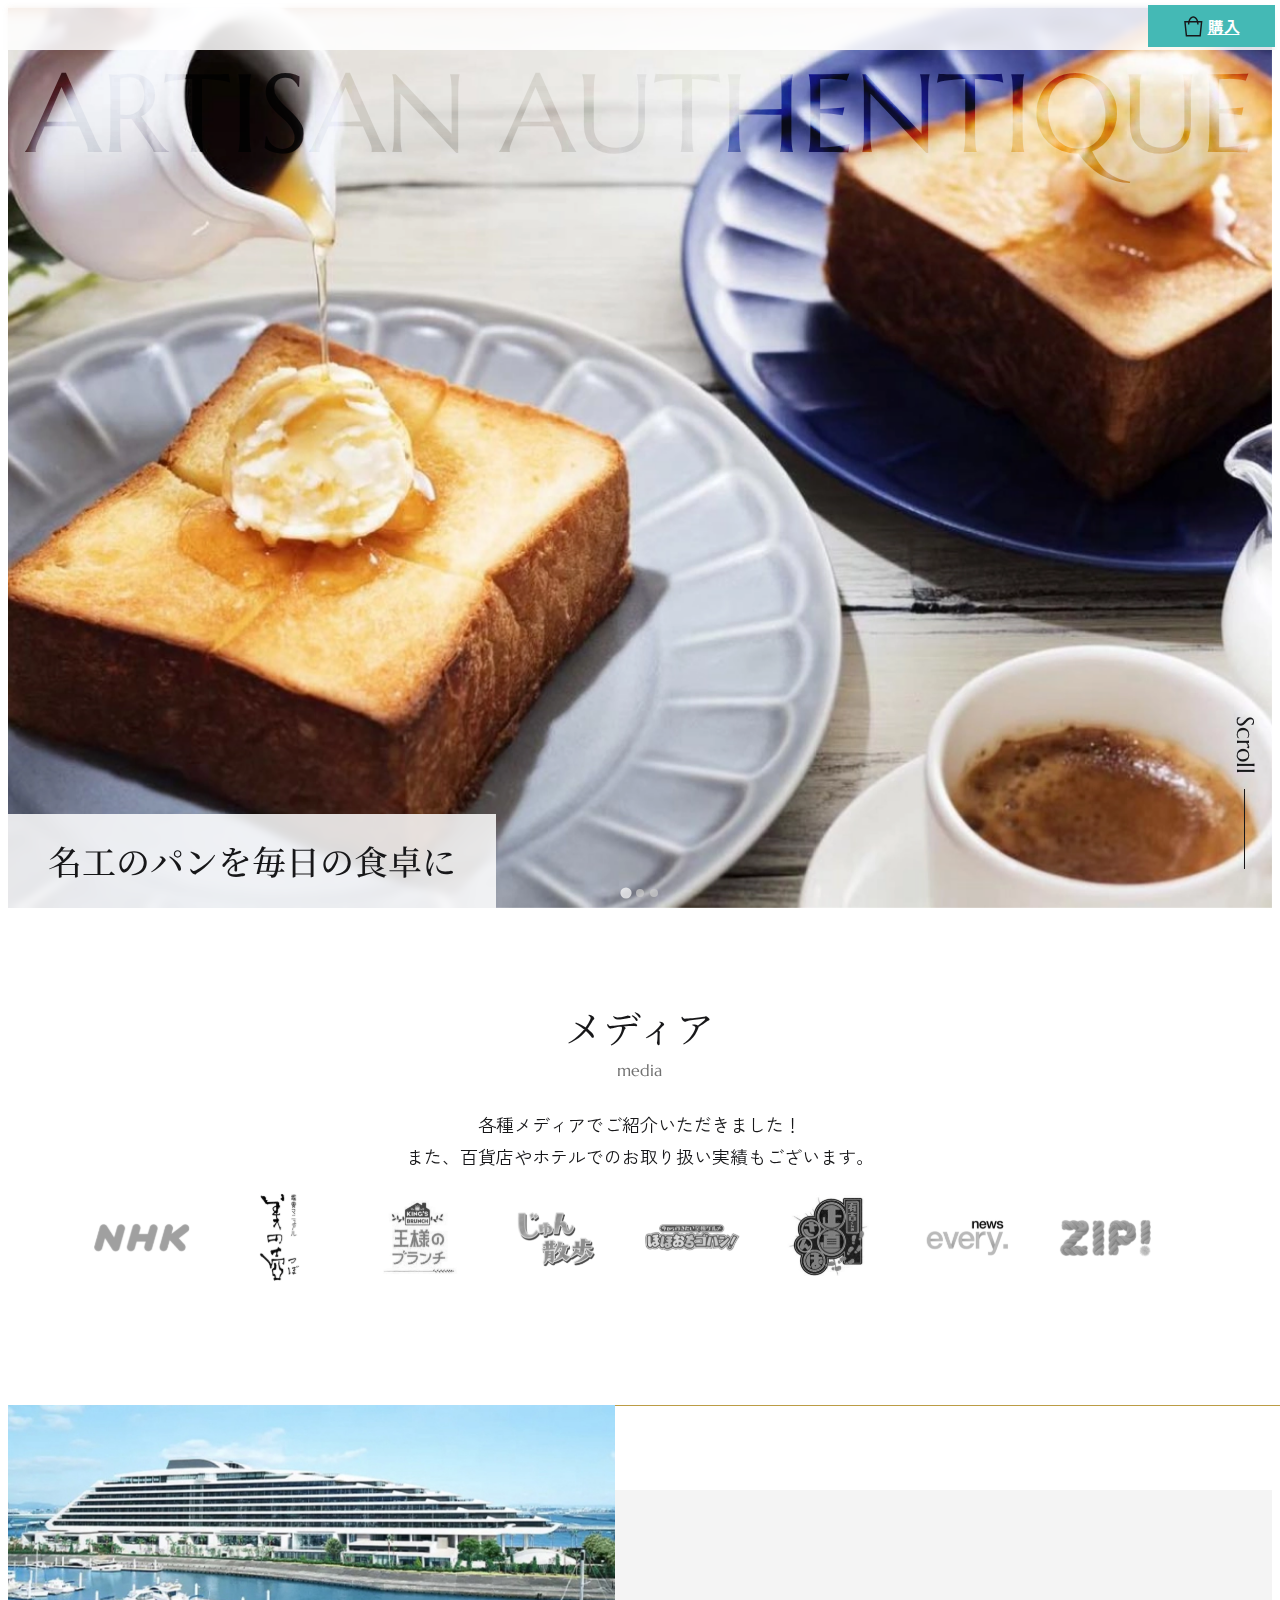
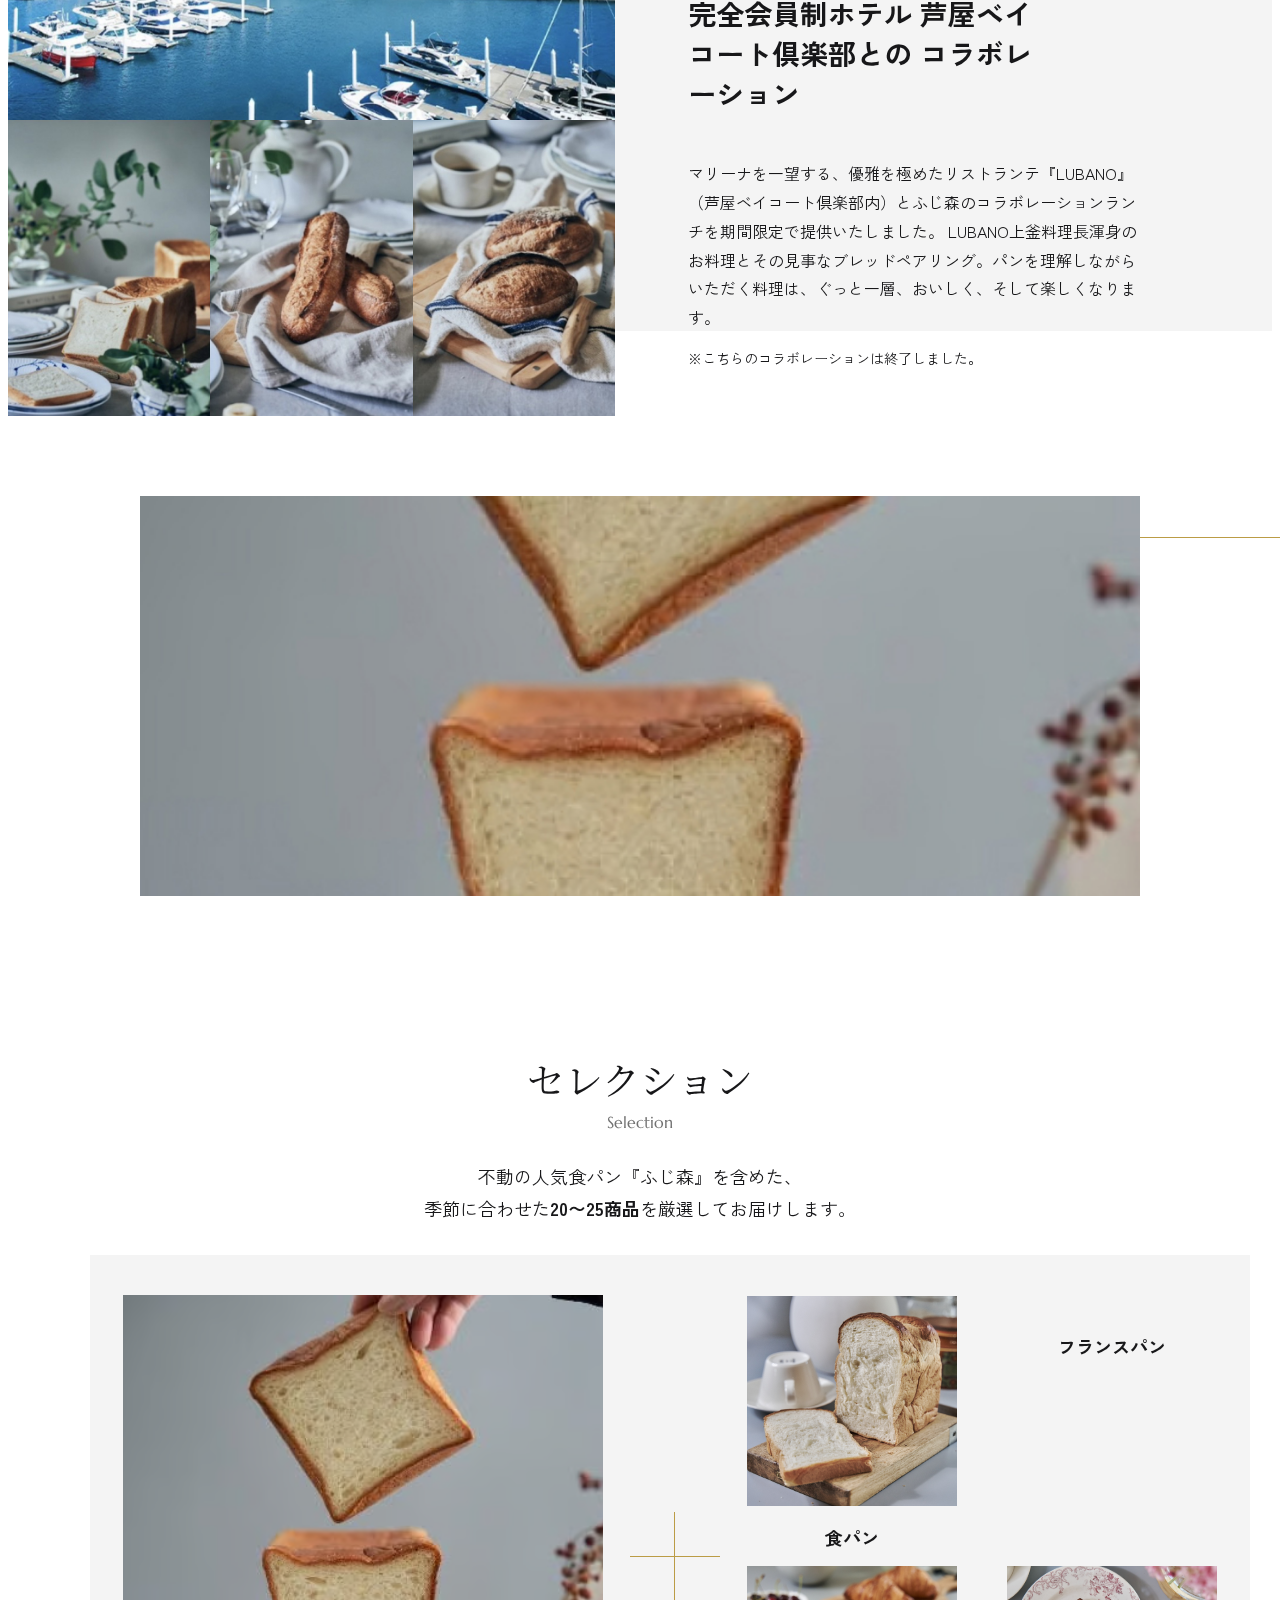
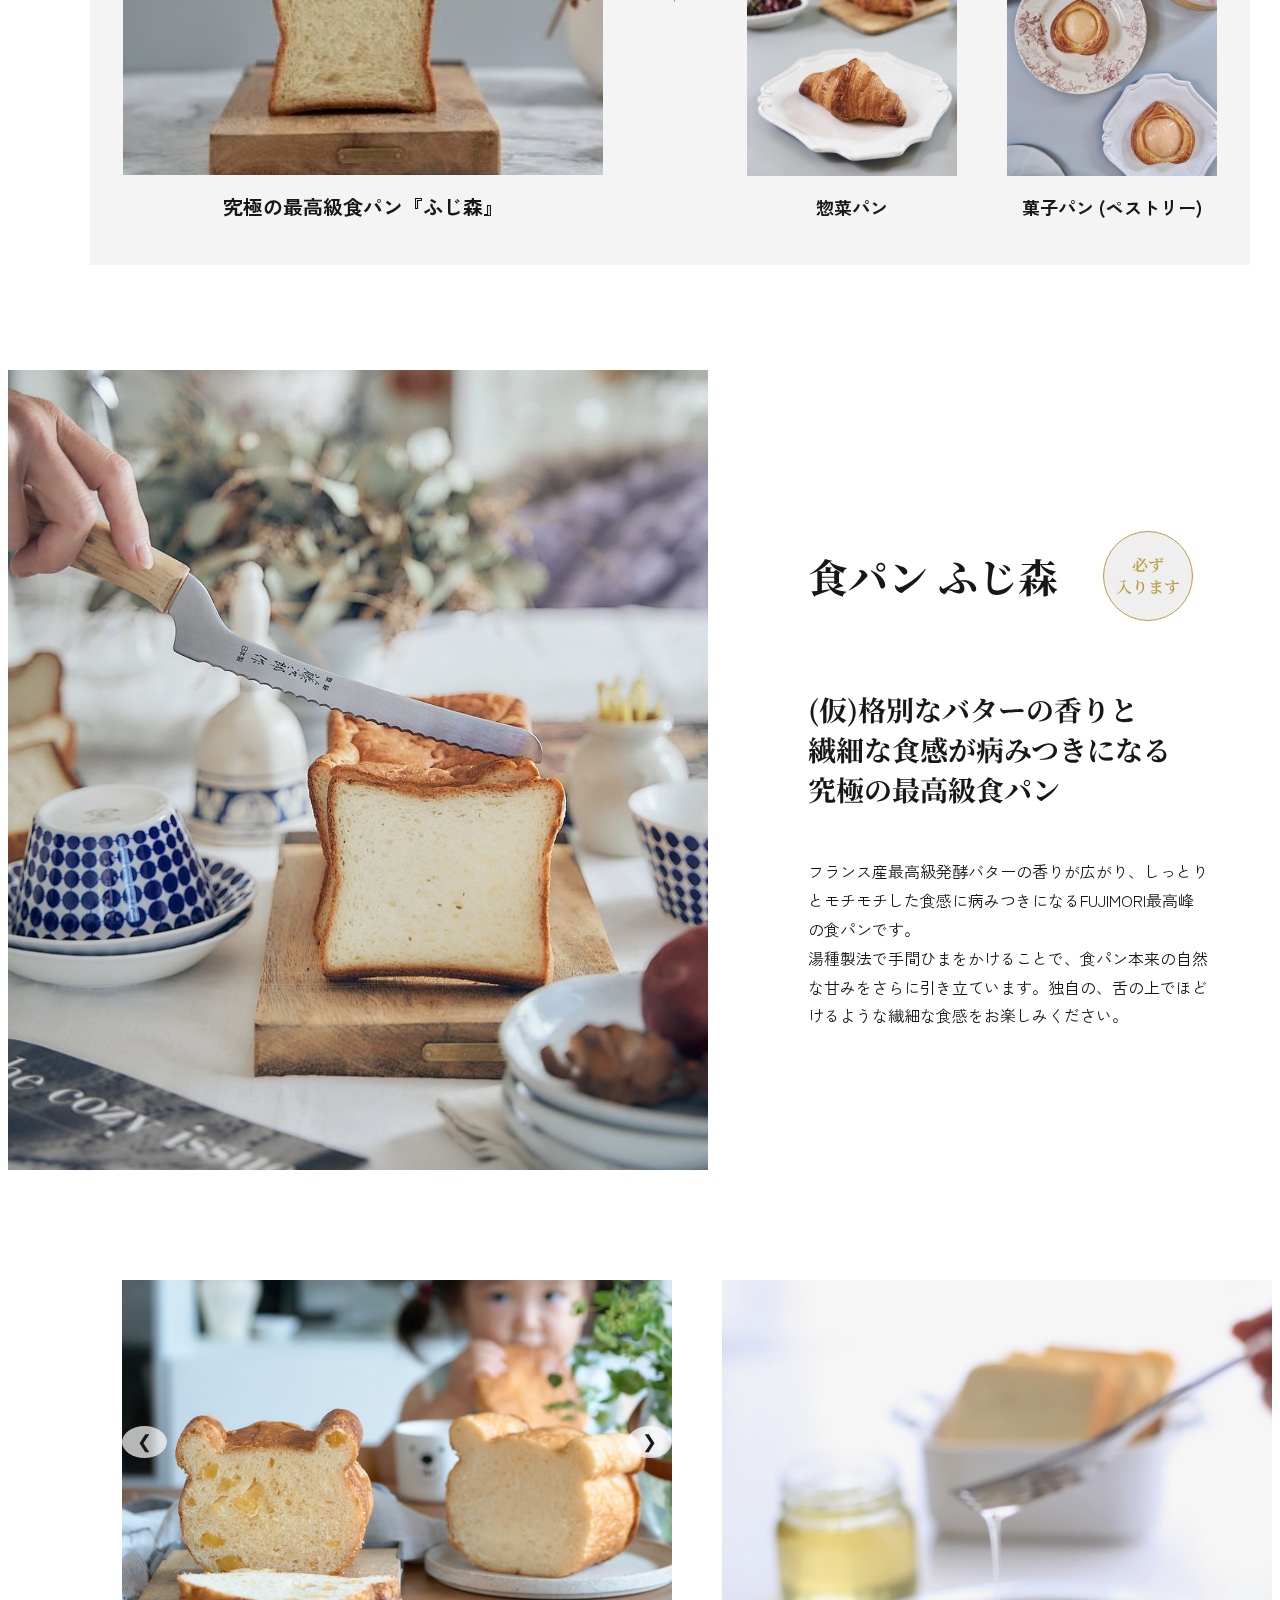
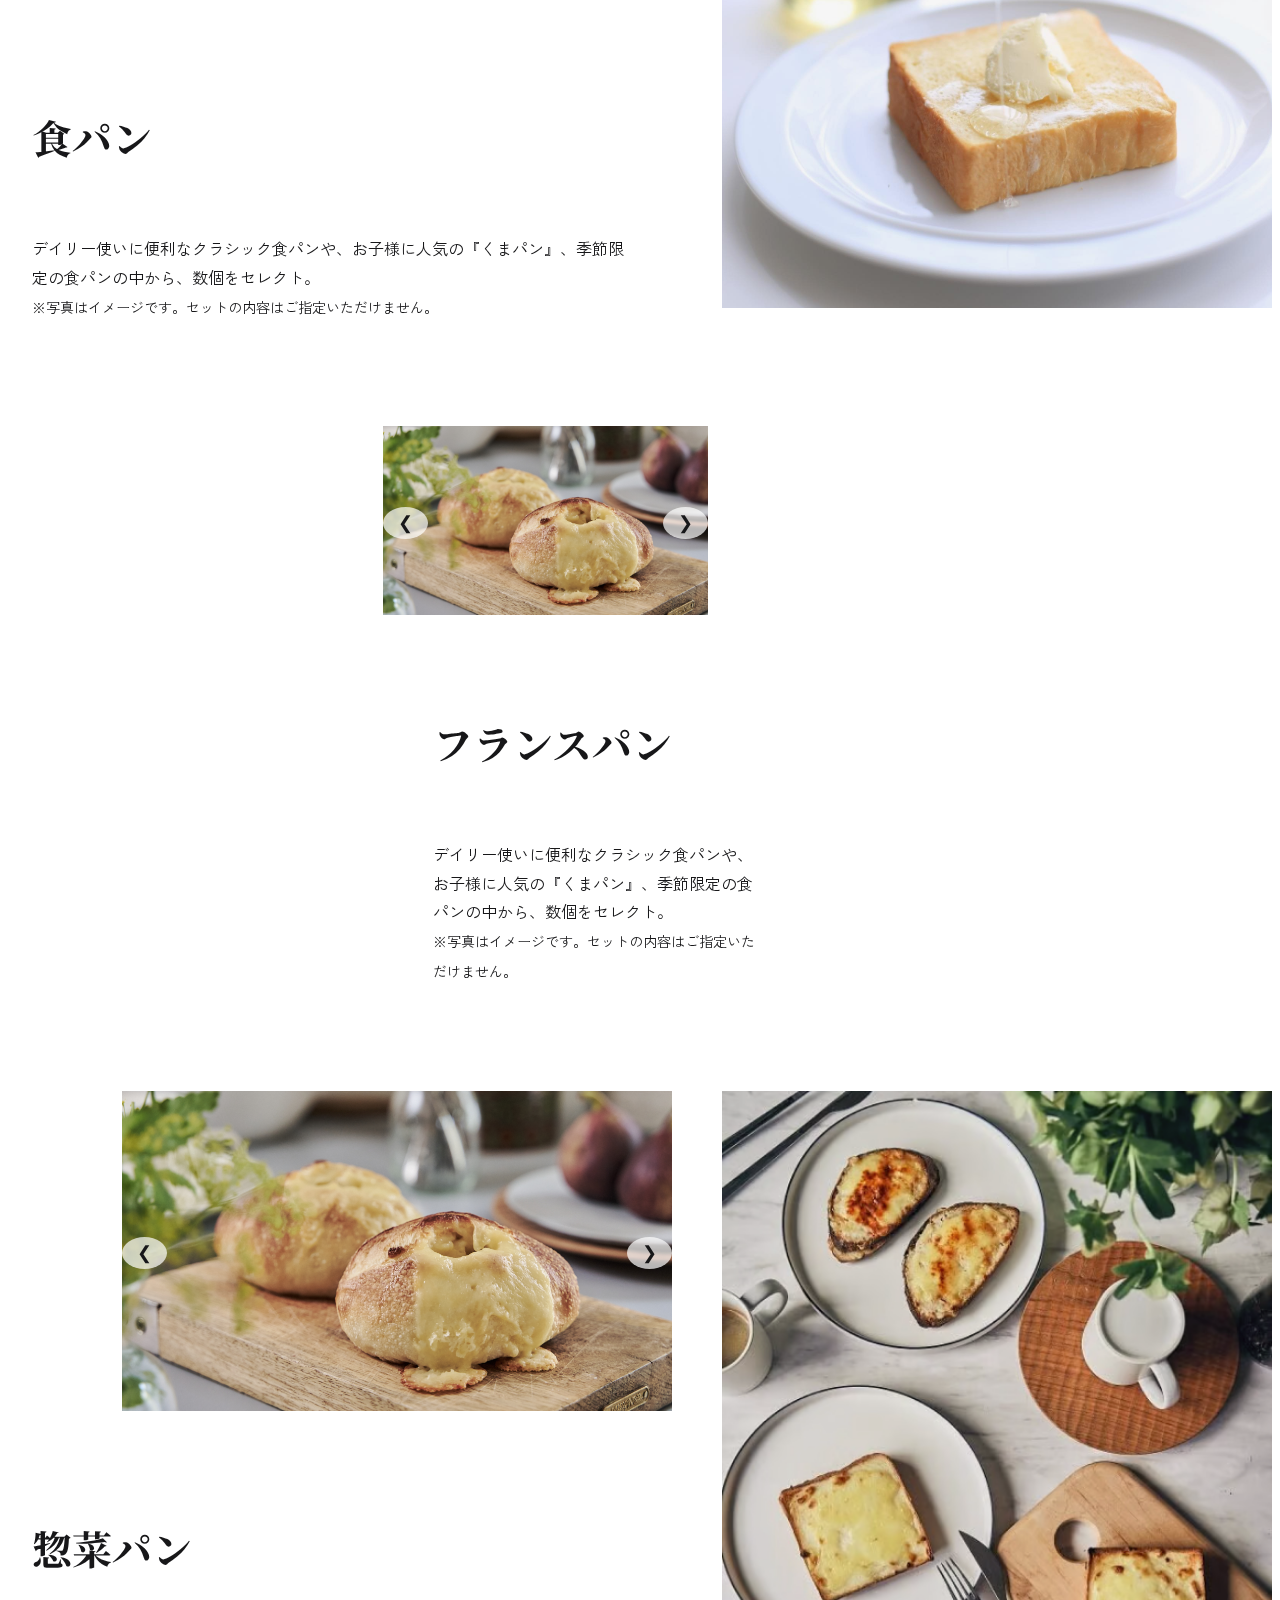
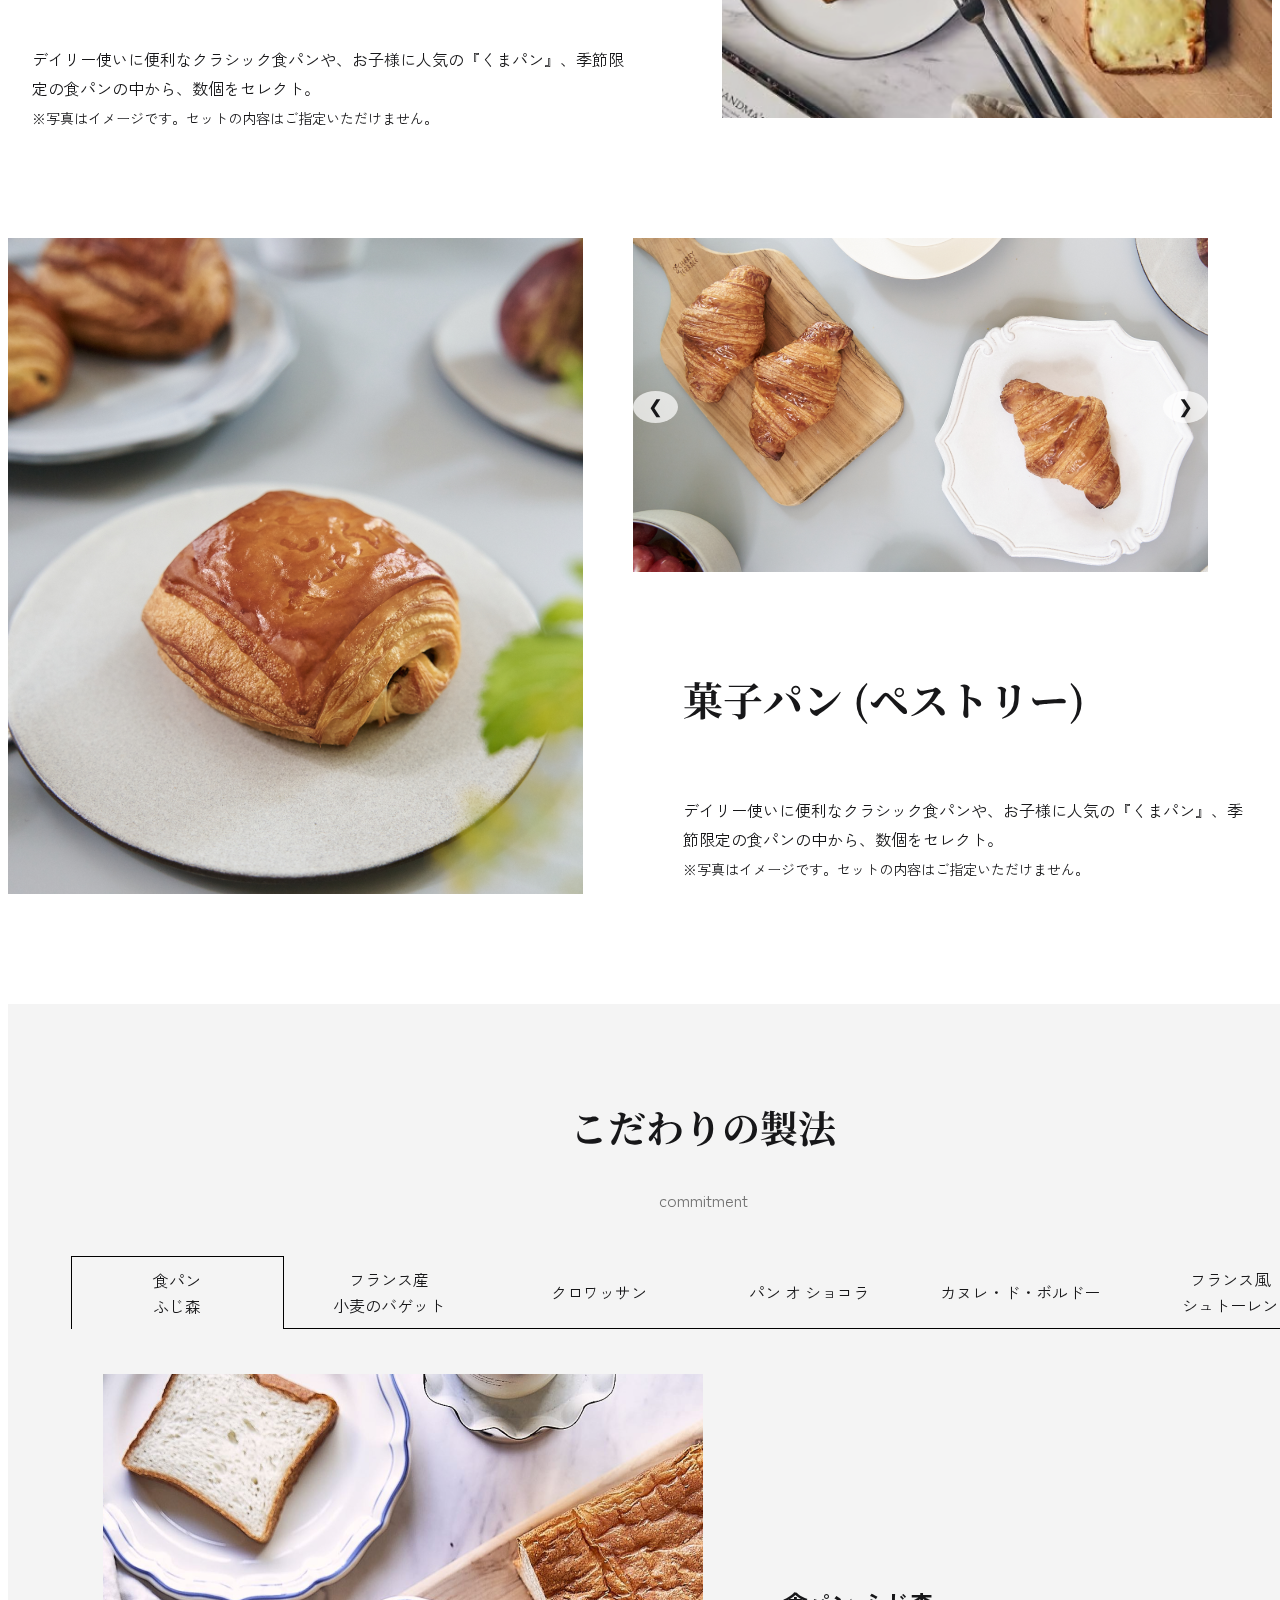
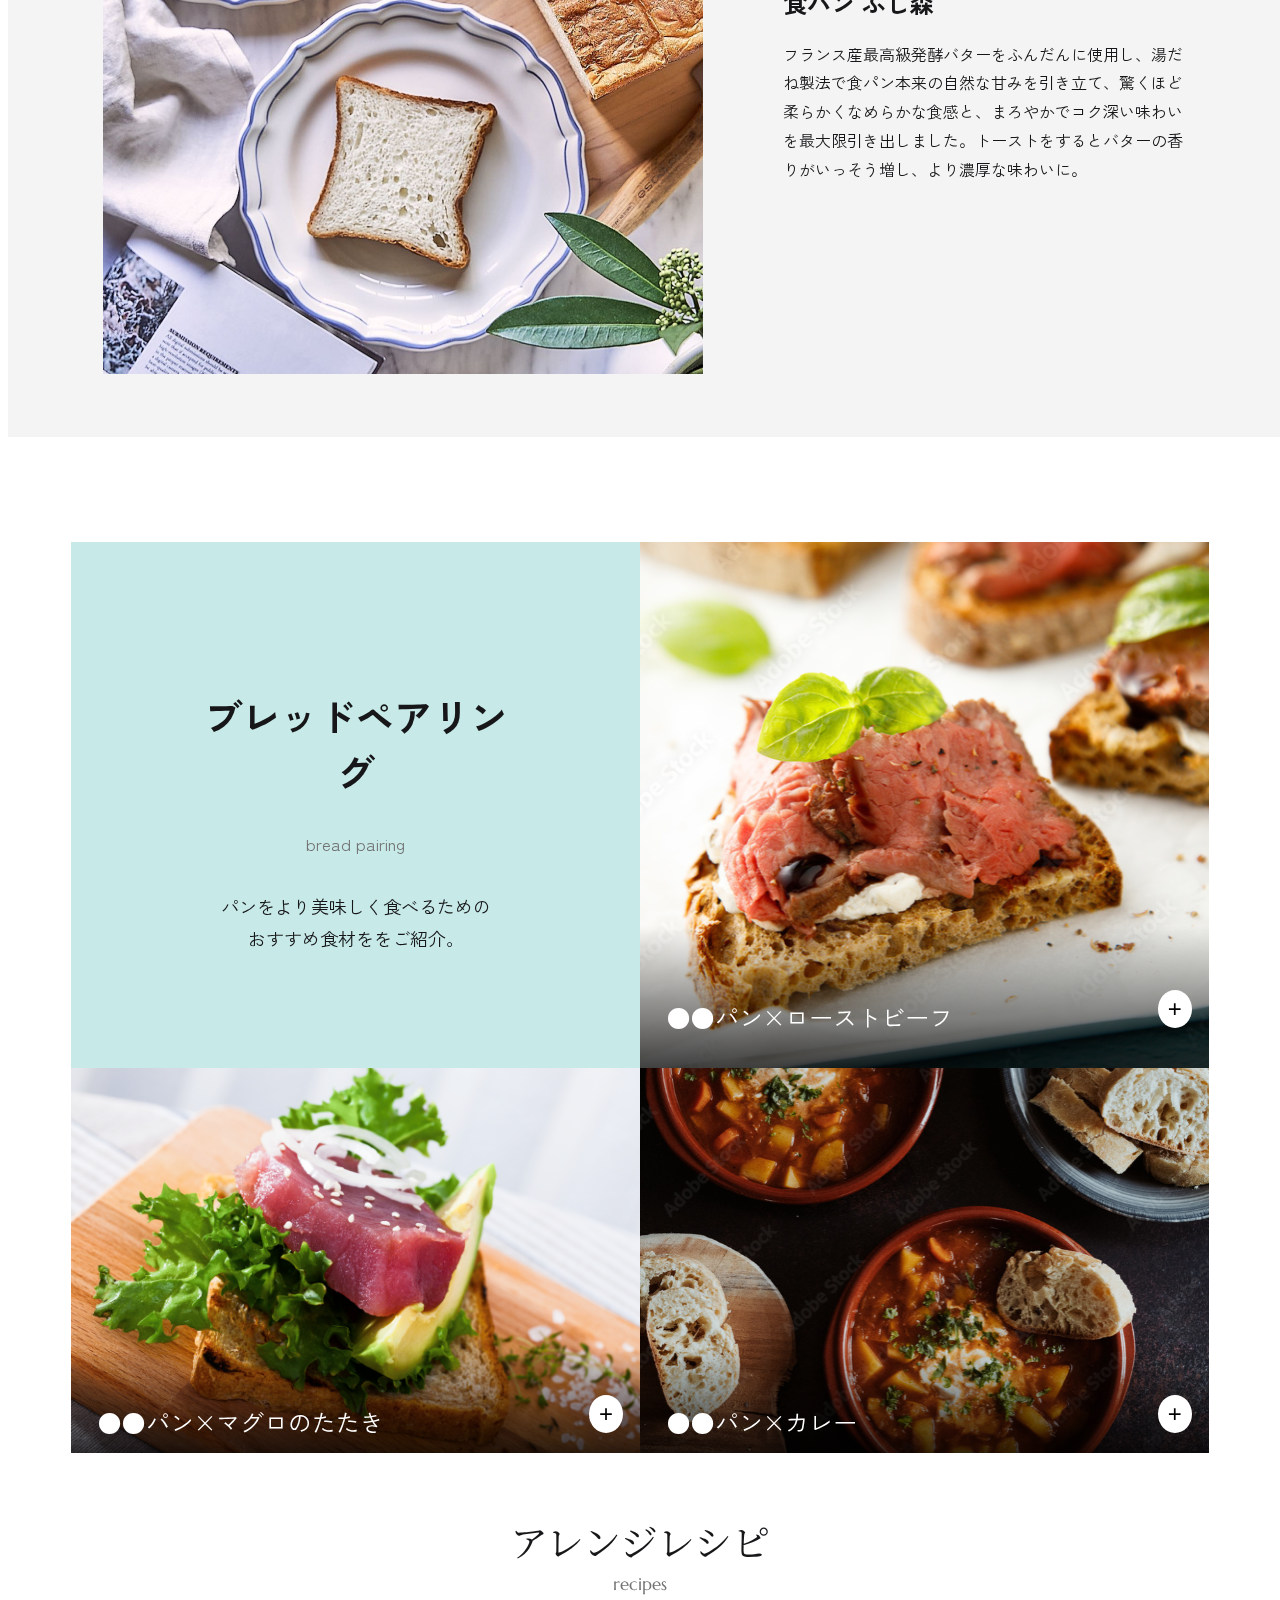
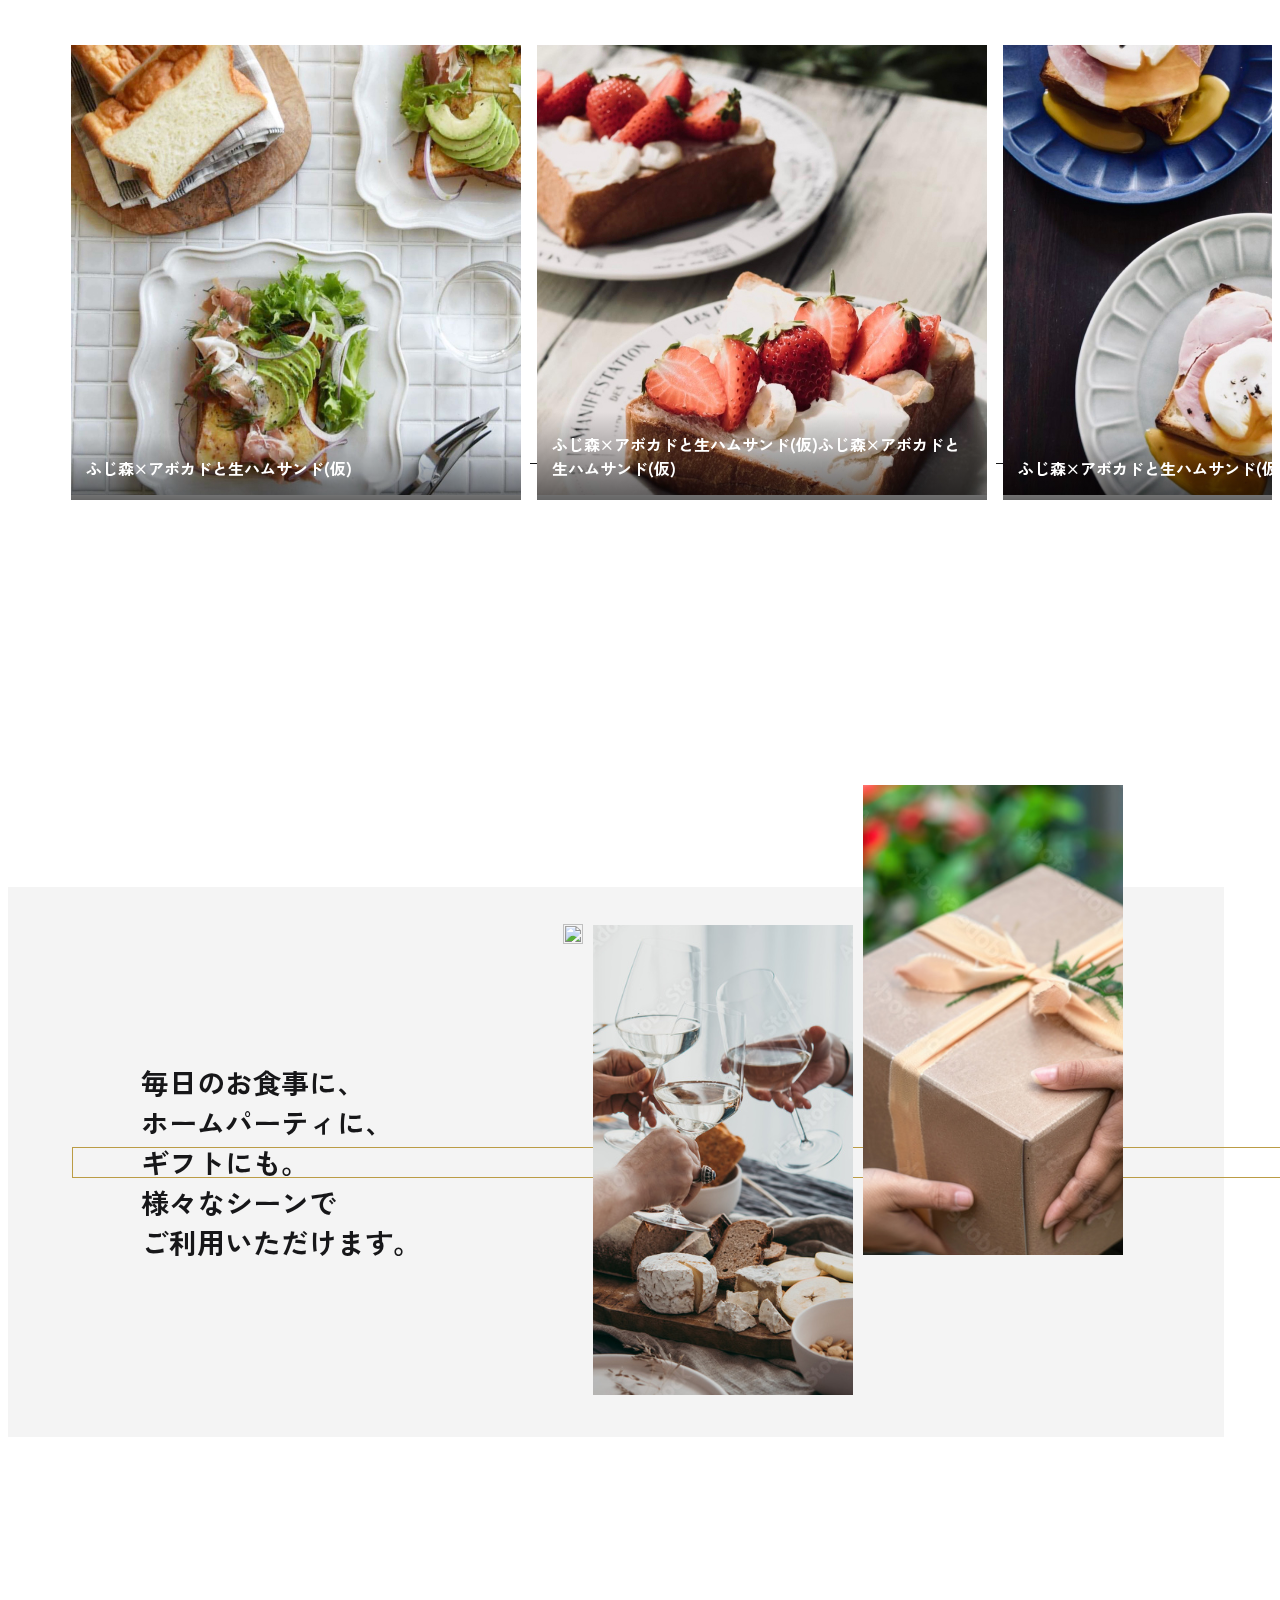
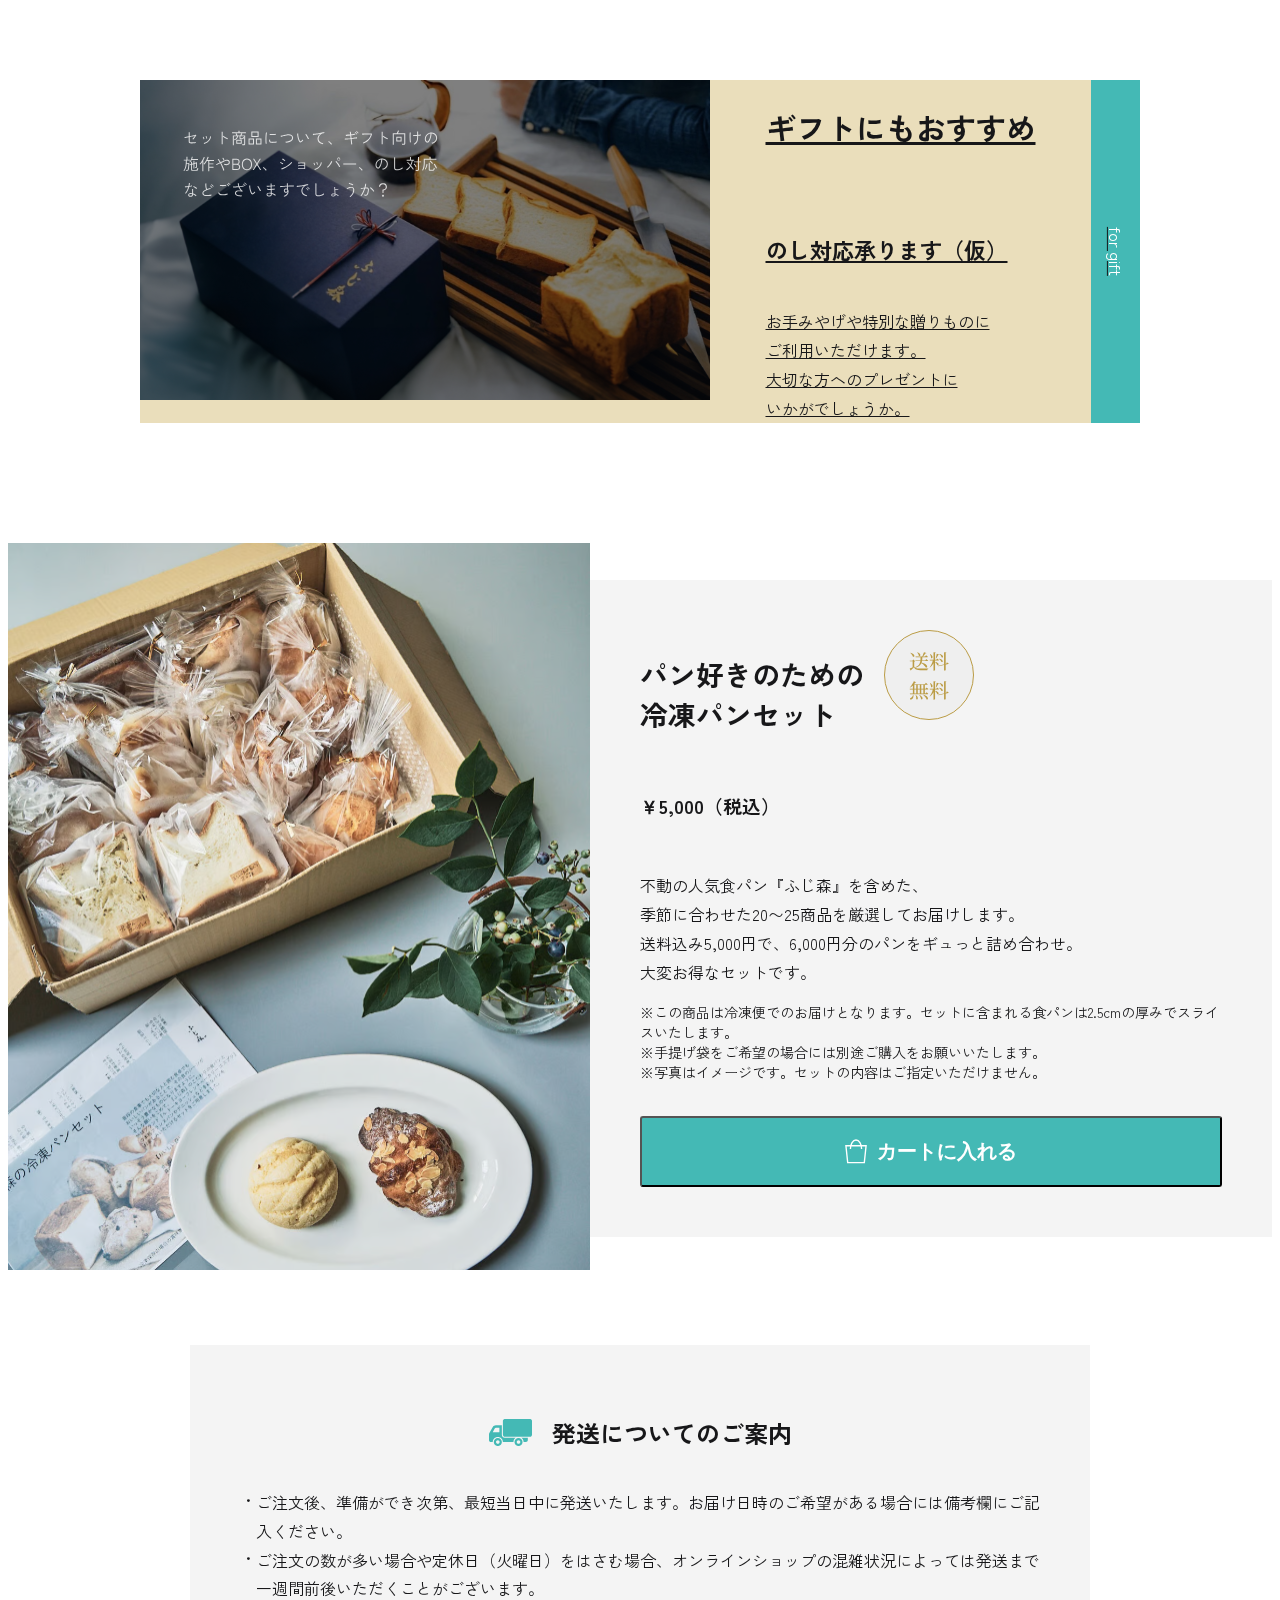
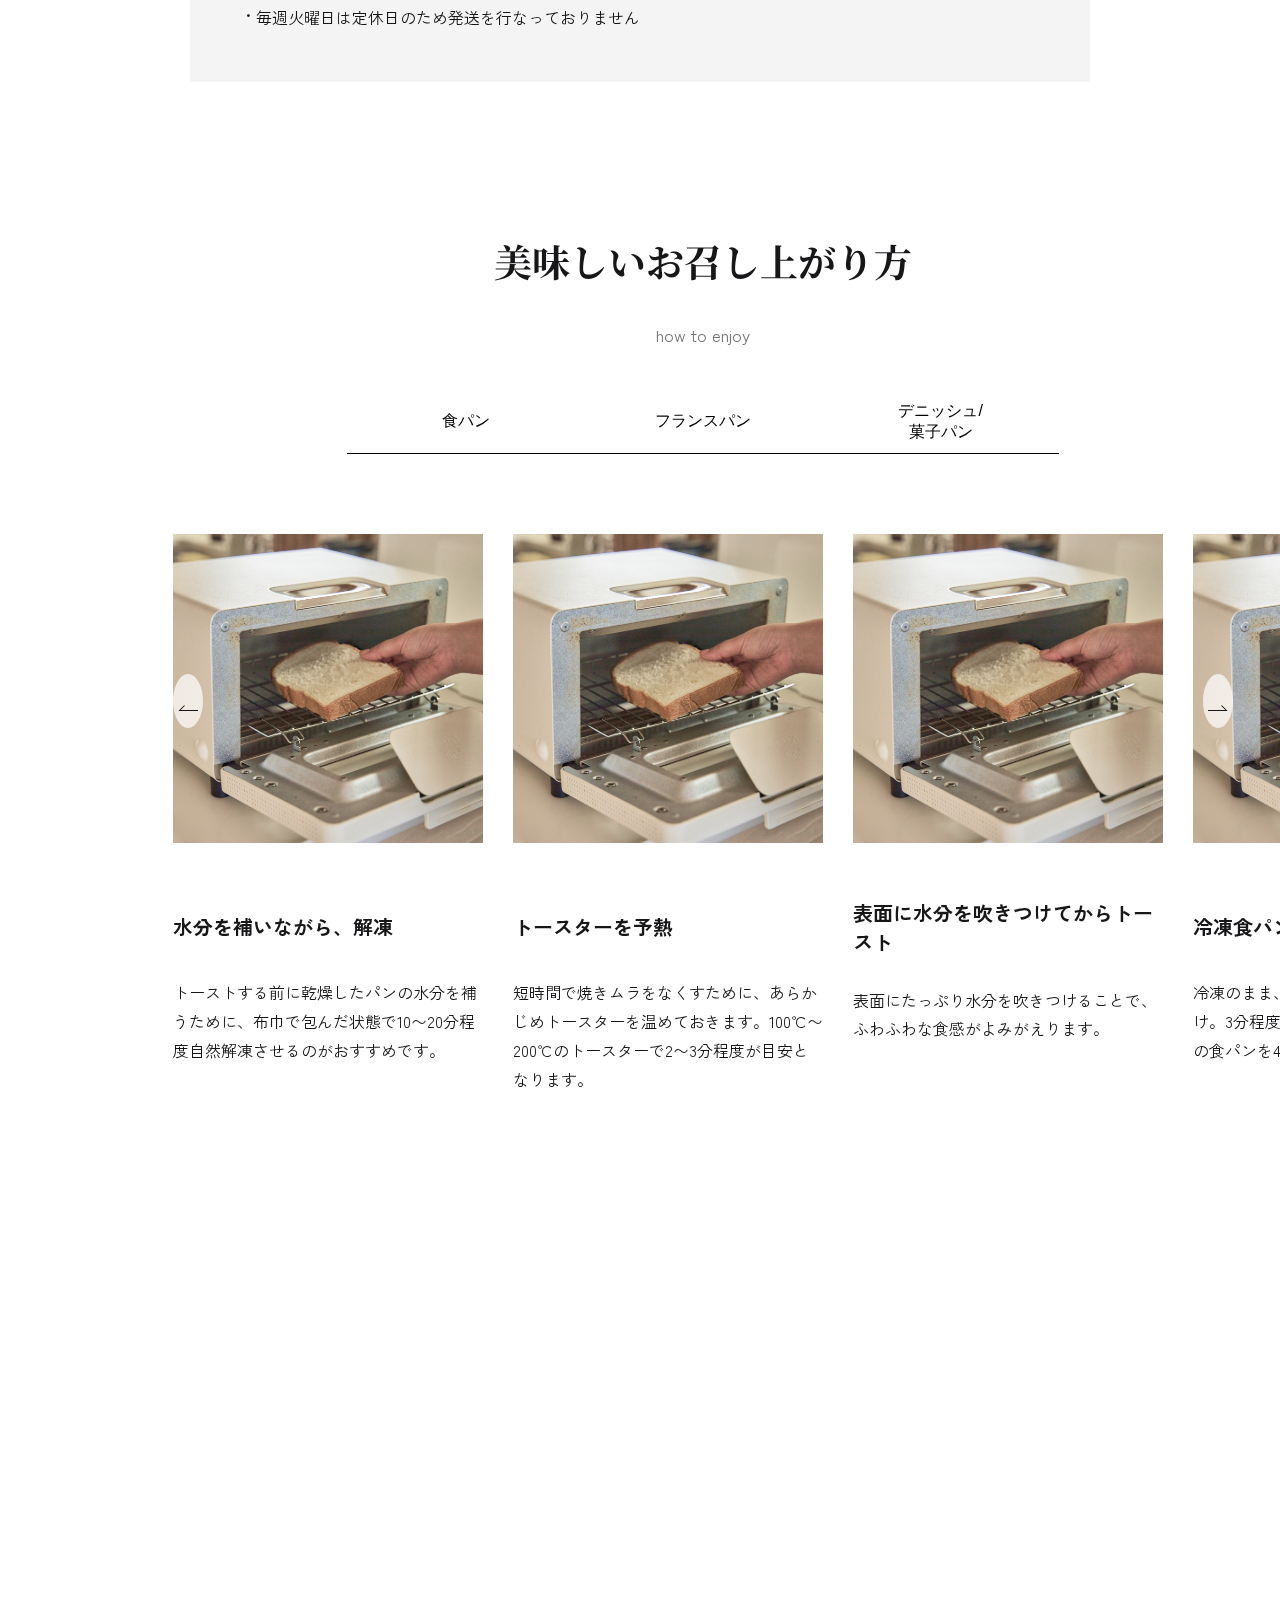
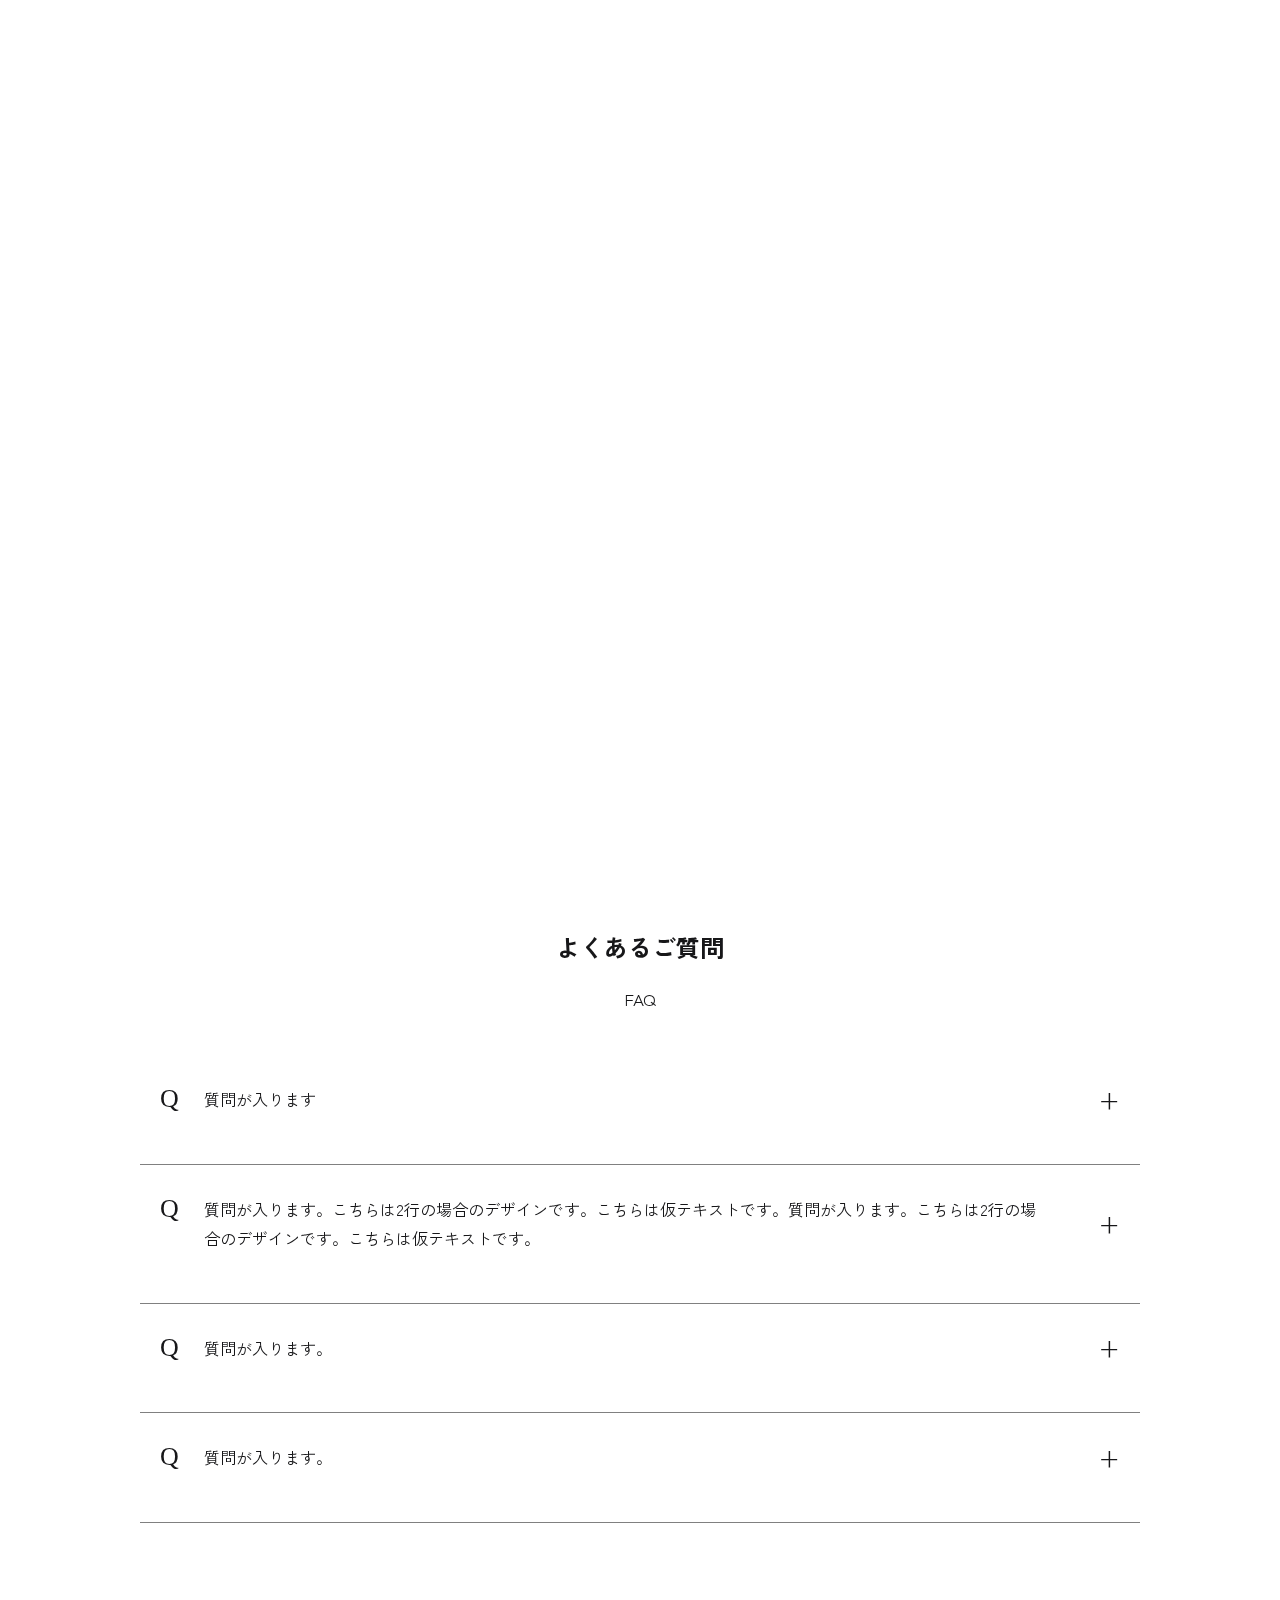
==== commit a995b210: "new changes" ====
--- a/lp.html
+++ b/lp.html
@@ -510,12 +510,11 @@
                       </div>
                     </div>
 
-
                     <div class="btns">
-                      <button class="prev" onclick="changeSlide('slider3', -1)">
+                      <button class="prev" onclick="changeSlide('slider4', -1)">
                         &#10094;
                       </button>
-                      <button class="next" onclick="changeSlide('slider3', 1)">
+                      <button class="next" onclick="changeSlide('slider4', 1)">
                         &#10095;
                       </button>
                     </div>
@@ -605,7 +604,7 @@
               <h3>食パン ふじ森</h3>
               <span class="toggle">+</span>
             </div>
-            <div class="enjoyment-answer">
+            <div class="enjoyment-answer active show">
               <div class="enjoyment_content">
                 <img id="enjoyment_content-image" src="./lp/images/commitment-big.png" alt="Content Image" />
                 <div class="enjoyment_text-content">
@@ -1112,7 +1111,7 @@
                 <button class="button" onclick="showItem(3)">デニッシュ/菓子パン</button>
               </div>
 
-              <div class="enjoy_item active" id="item1">
+              <div class="enjoy_item active show" id="item1">
 
                 <div class="enjoy_slider" id="enjoy_slider1">
                   <div class="enjoy_slides">
@@ -1189,6 +1188,7 @@
               <div class="enjoy_item" id="item2">
 
                 <div class="enjoy_slider" id="enjoy_slider2">
+                  
                   <div class="enjoy_slides">
 
                     <div class="enjoy_card">
@@ -1252,10 +1252,12 @@
                     </div>
 
                   </div>
+                 
                   <button class="enjoy_button prev" onclick="moveSlide(-1, 'enjoy_slider2')"><img
                       src="./lp/images/arrow.png" alt=""></button>
                   <button class="enjoy_button next" onclick="moveSlide(1, 'enjoy_slider2')"><img
                       src="./lp/images/arrow_right.png" alt=""></button>
+               
                 </div>
 
               </div>
@@ -1359,7 +1361,7 @@
 
 
         <div class="eating-item">
-          <div class="eating-question" onclick="toggleEnjoy(this)">
+          <div class="eating-question" onclick="toggleEating(this)">
             <h3>食パン ふじ森</h3>
             <span class="toggle">-</span>
           </div>
@@ -1369,7 +1371,7 @@
             <div class="eating_content">
               <img id="eating_content-image" src="./lp/images/baklava.svg" alt="Content Image" />
               <div class="eating_text-content">
-                <h2>水分を補いながら、解凍</h2>
+                <p>水分を補いながら、解凍</p>
                 <p id="content-description">トーストする前に乾燥したパンの水分を補うために、布巾で包んだ状態で10〜20分程度自然解凍させるのがおすすめです。</p>
               </div>
             </div>
@@ -1378,7 +1380,7 @@
             <div class="eating_content">
               <img id="eating_content-image" src="./lp/images/baklava.svg" alt="Content Image" />
               <div class="eating_text-content">
-                <h2>水分を補いながら、解凍</h2>
+                <p>水分を補いながら、解凍</p>
                 <p id="content-description">トーストする前に乾燥したパンの水分を補うために、布巾で包んだ状態で10〜20分程度自然解凍させるのがおすすめです。</p>
               </div>
             </div>
@@ -1386,7 +1388,7 @@
             <div class="eating_content">
               <img id="eating_content-image" src="./lp/images/baklava.svg" alt="Content Image" />
               <div class="eating_text-content">
-                <h2>水分を補いながら、解凍</h2>
+                <p>水分を補いながら、解凍</p>
                 <p id="content-description">トーストする前に乾燥したパンの水分を補うために、布巾で包んだ状態で10〜20分程度自然解凍させるのがおすすめです。</p>
               </div>
             </div>
@@ -1394,7 +1396,7 @@
             <div class="eating_content">
               <img id="eating_content-image" src="./lp/images/baklava.svg" alt="Content Image" />
               <div class="eating_text-content">
-                <h2>水分を補いながら、解凍</h2>
+                <p>水分を補いながら、解凍</p>
                 <p id="content-description">トーストする前に乾燥したパンの水分を補うために、布巾で包んだ状態で10〜20分程度自然解凍させるのがおすすめです。</p>
               </div>
             </div>
@@ -1413,7 +1415,7 @@
 
 
         <div class="eating-item">
-          <div class="eating-question" onclick="toggleEnjoy(this)">
+          <div class="eating-question" onclick="toggleEating(this)">
             <h3>食パン ふじ森</h3>
             <span class="toggle">+</span>
           </div>
@@ -1422,7 +1424,7 @@
             <div class="eating_content">
               <img id="eating_content-image" src="./lp/images/baklava.svg" alt="Content Image" />
               <div class="eating_text-content">
-                <h2>水分を補いながら、解凍</h2>
+                <p>水分を補いながら、解凍</p>
                 <p id="content-description">トーストする前に乾燥したパンの水分を補うために、布巾で包んだ状態で10〜20分程度自然解凍させるのがおすすめです。</p>
               </div>
             </div>
@@ -1431,7 +1433,7 @@
             <div class="eating_content">
               <img id="eating_content-image" src="./lp/images/baklava.svg" alt="Content Image" />
               <div class="eating_text-content">
-                <h2>水分を補いながら、解凍</h2>
+                <p>水分を補いながら、解凍</p>
                 <p id="content-description">トーストする前に乾燥したパンの水分を補うために、布巾で包んだ状態で10〜20分程度自然解凍させるのがおすすめです。</p>
               </div>
             </div>
@@ -1439,7 +1441,7 @@
             <div class="eating_content">
               <img id="eating_content-image" src="./lp/images/baklava.svg" alt="Content Image" />
               <div class="eating_text-content">
-                <h2>水分を補いながら、解凍</h2>
+                <p>水分を補いながら、解凍</p>
                 <p id="content-description">トーストする前に乾燥したパンの水分を補うために、布巾で包んだ状態で10〜20分程度自然解凍させるのがおすすめです。</p>
               </div>
             </div>
@@ -1447,7 +1449,7 @@
             <div class="eating_content">
               <img id="eating_content-image" src="./lp/images/baklava.svg" alt="Content Image" />
               <div class="eating_text-content">
-                <h2>水分を補いながら、解凍</h2>
+                <p>水分を補いながら、解凍</p>
                 <p id="content-description">トーストする前に乾燥したパンの水分を補うために、布巾で包んだ状態で10〜20分程度自然解凍させるのがおすすめです。</p>
               </div>
             </div>
@@ -1467,7 +1469,7 @@
 
 
         <div class="eating-item">
-          <div class="eating-question" onclick="toggleEnjoy(this)">
+          <div class="eating-question" onclick="toggleEating(this)">
             <h3>食パン ふじ森</h3>
             <span class="toggle">+</span>
           </div>
@@ -1476,7 +1478,7 @@
             <div class="eating_content">
               <img id="eating_content-image" src="./lp/images/baklava.svg" alt="Content Image" />
               <div class="eating_text-content">
-                <h2>水分を補いながら、解凍</h2>
+                <p>水分を補いながら、解凍</p>
                 <p id="content-description">トーストする前に乾燥したパンの水分を補うために、布巾で包んだ状態で10〜20分程度自然解凍させるのがおすすめです。</p>
               </div>
             </div>
@@ -1485,7 +1487,7 @@
             <div class="eating_content">
               <img id="eating_content-image" src="./lp/images/baklava.svg" alt="Content Image" />
               <div class="eating_text-content">
-                <h2>水分を補いながら、解凍</h2>
+                <p>水分を補いながら、解凍</p>
                 <p id="content-description">トーストする前に乾燥したパンの水分を補うために、布巾で包んだ状態で10〜20分程度自然解凍させるのがおすすめです。</p>
               </div>
             </div>
@@ -1493,7 +1495,7 @@
             <div class="eating_content">
               <img id="eating_content-image" src="./lp/images/baklava.svg" alt="Content Image" />
               <div class="eating_text-content">
-                <h2>水分を補いながら、解凍</h2>
+                <p>水分を補いながら、解凍</p>
                 <p id="content-description">トーストする前に乾燥したパンの水分を補うために、布巾で包んだ状態で10〜20分程度自然解凍させるのがおすすめです。</p>
               </div>
             </div>
@@ -1501,7 +1503,7 @@
             <div class="eating_content">
               <img id="eating_content-image" src="./lp/images/baklava.svg" alt="Content Image" />
               <div class="eating_text-content">
-                <h2>水分を補いながら、解凍</h2>
+                <p>水分を補いながら、解凍</p>
                 <p id="content-description">トーストする前に乾燥したパンの水分を補うために、布巾で包んだ状態で10〜20分程度自然解凍させるのがおすすめです。</p>
               </div>
             </div>
--- a/lp/lp.css
+++ b/lp/lp.css
@@ -471,7 +471,7 @@
 .card > .pl_right_card_bottom > p {
   text-align: center;
   font-weight: 600;
-  font-size: 20px;
+  font-size: 18px;
 }
 
 .selection {
@@ -737,10 +737,6 @@
   display: none;
 } */
 .btns {
-  /* display: flex;
-  flex-direction: row;
-  justify-content: space-between; */
-
   position: absolute;
   top: 50%; /* Center vertically */
   left: 0; /* Align to left */
@@ -749,6 +745,16 @@
   justify-content: space-between; /* Space out buttons */
   transform: translateY(-50%); /* Adjust to center vertically */
   z-index: 1; /* Ensure buttons are on top of images */
+}
+
+.btns > .prev{
+  font-size: 18px;
+  padding: 5px 15px;
+}
+
+.btns > .next{
+  font-size: 18px;
+  padding: 5px 15px;
 }
 
 .special_method > .spec_wrapped {
@@ -1343,6 +1349,10 @@
   max-width: 22px;
   width: 100px;
 }
+.lover_right > button > #imga1 {
+  display: none;
+}
+
 
 .lover_right > button:hover > #imga1 {
   display: block;
@@ -1511,19 +1521,19 @@
 
 .prev,
 .next {
-  background-color: rgba(255, 255, 255, 0.7); /* Semi-transparent background */
+  background-color: rgba(255, 255, 255, 0.7);
   border: none;
   cursor: pointer;
-  padding: 10px;
-  border-radius: 50%; /* Circular buttons */
+  padding: 10px 5px;
+  border-radius: 50%; 
 }
 
 .prev:hover,
 .next:hover {
-  background-color: rgba(255, 255, 255, 1); /* Change on hover */
-}
-
-/* .prev {
+  background-color: rgba(255, 255, 255, 1); 
+}
+
+.prev {
   left: 10px;
   font-size: 30px;
 }
@@ -1531,7 +1541,7 @@
 .next {
   right: 10px;
   font-size: 30px;
-} */
+}
 
 .contntNnav2 {
   display: grid;
@@ -2356,7 +2366,7 @@
   }
 
   .enjoyment-answer.show {
-    max-height: 500px; /* Set a max height for expanded state (adjust if necessary) */
+    max-height: 1000px; /* Set a max height for expanded state (adjust if necessary) */
     transition: max-height 0.32s ease; /* Apply same transition */
   }
 
@@ -2402,6 +2412,8 @@
   #content-description {
     max-width: 100%;
     width: 100%;
+    font-size: 16px;
+    font-weight: 400;
   }
   #enjoyment_content-description {
     max-width: 100%;
@@ -2753,6 +2765,8 @@
   .eating-answer.show {
     max-height: 5000px; /* Set a max height for expanded state (adjust if necessary) */
     transition: max-height 0.32s ease; /* Apply same transition */
+    display: grid;
+    gap: 50px;
   }
 
   .eating-answer > p {
@@ -2788,10 +2802,8 @@
     margin-top: 2%;
   }
   #eating_content-image {
-    width: 100%;
-    /* Adjust as needed */
+    width: 60%;
     height: auto;
-    max-width: 450px;
   }
   #eating_content-description {
     max-width: 400px;
@@ -2802,9 +2814,42 @@
     padding-top: 10px;
     /* Adjust as needed */
     max-width: 450px;
+    text-align: center;
+  }
+
+  .eating_text-content > p{
+    font-size: 20px;
+    font-weight: 500;
   }
 
   .lpKeyviewMessage{
     font-size: 20px;
   }
-}
+
+  .popup-content > .pop_cont_wrap {
+    display: flex;
+    flex-direction: column;
+    width: 100%;
+  }
+  .pop_cont_wrap > .pop_cont_wrap_left {
+    width: 100%;
+  }
+  .pop_cont_wrap > .pop_cont_wrap_right {
+    display: flex;
+    flex-direction: column;
+    align-self: center;
+    width: 100%;
+    background-color: #c7eae9;
+    gap: 50px;
+    padding: 20px 20px;
+  }
+
+  .pop_cont_wrap_left > img {
+    width: 100%;
+    height: 100%;
+    max-height: 200px;
+    object-fit: cover;
+  }
+
+
+}
